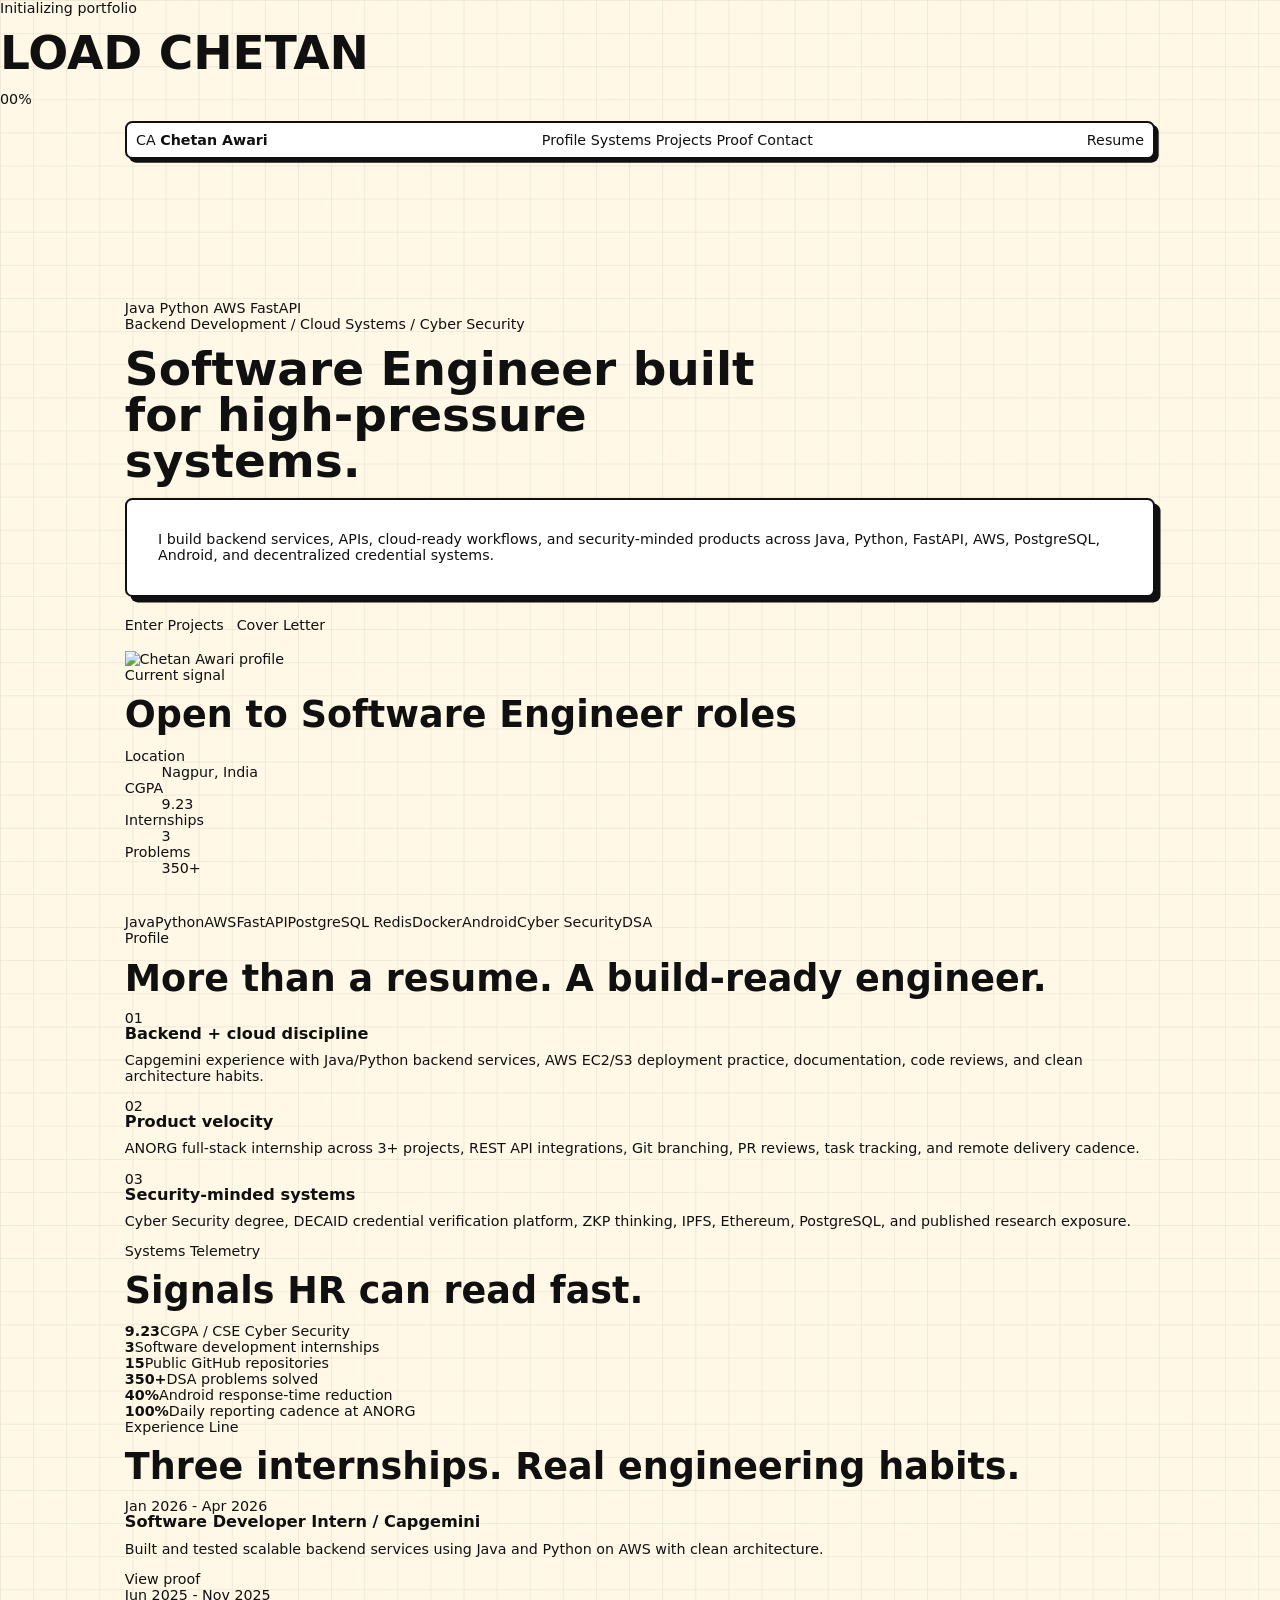
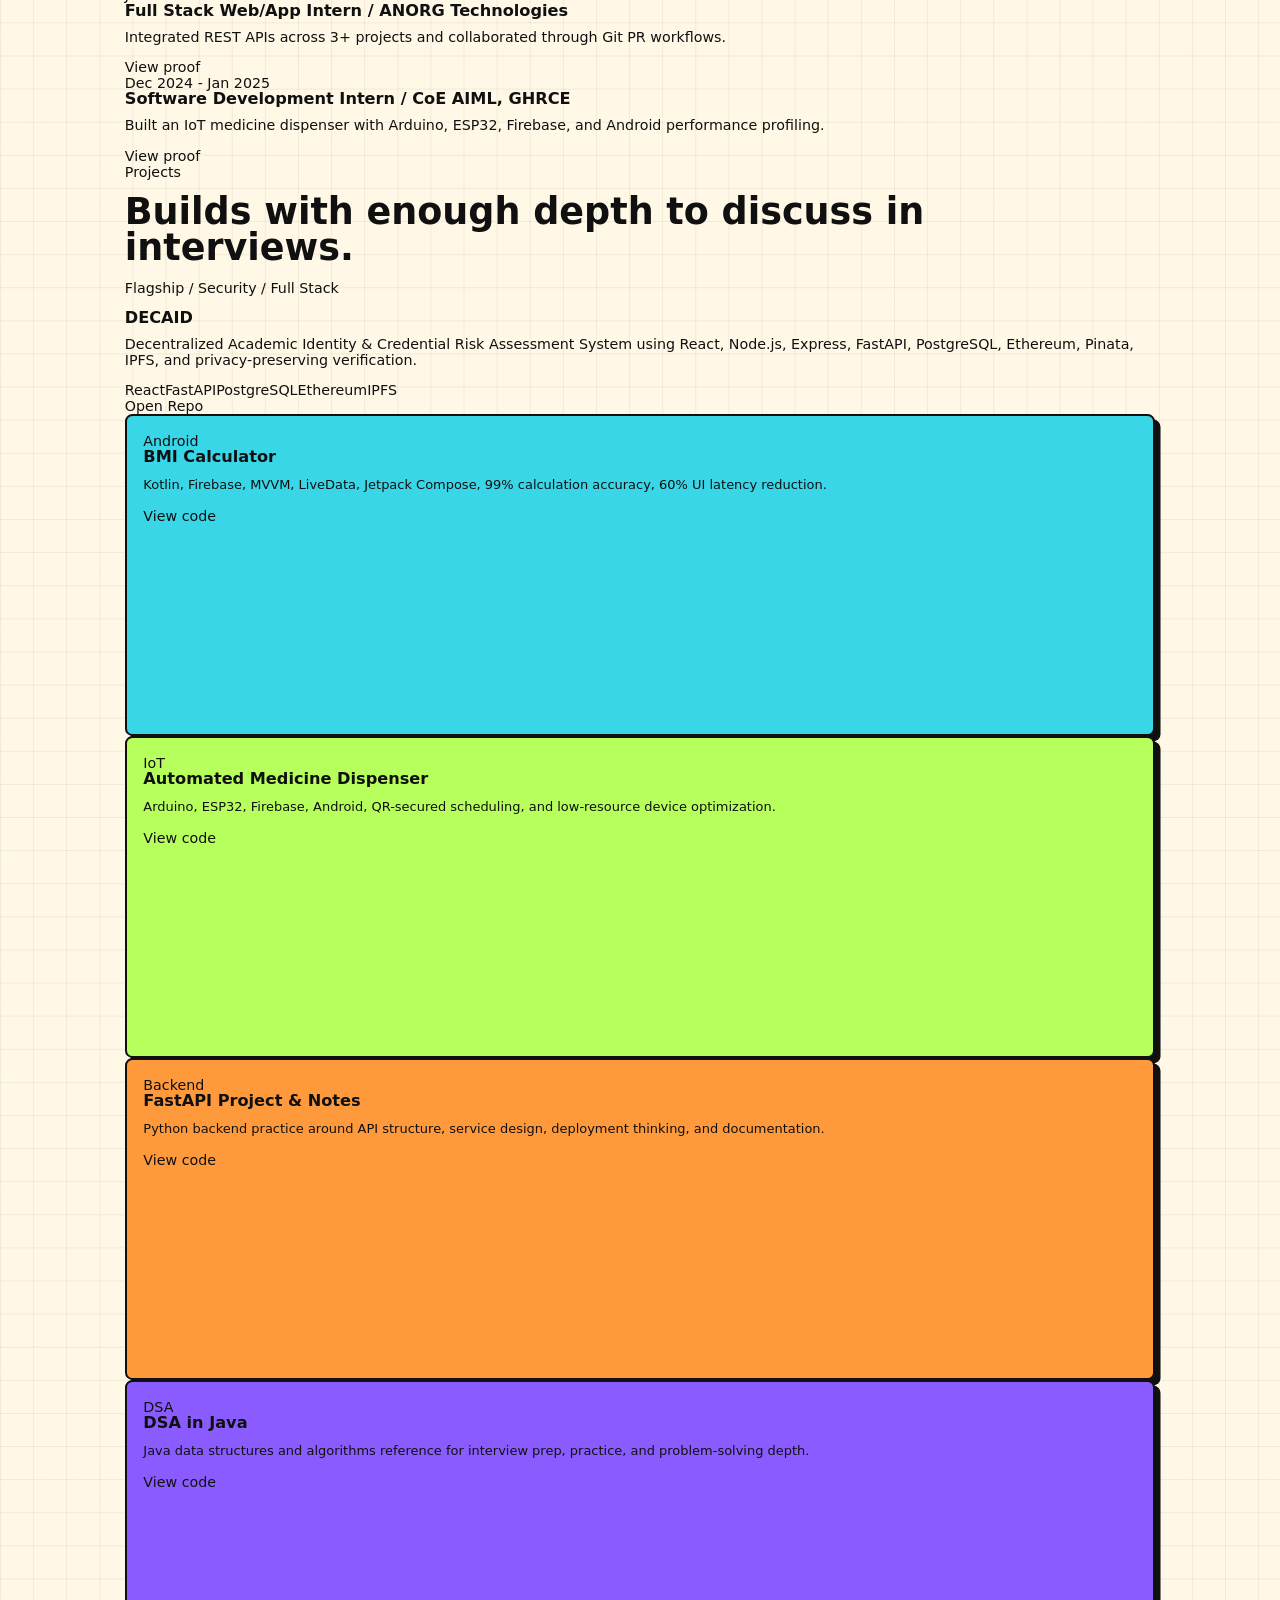
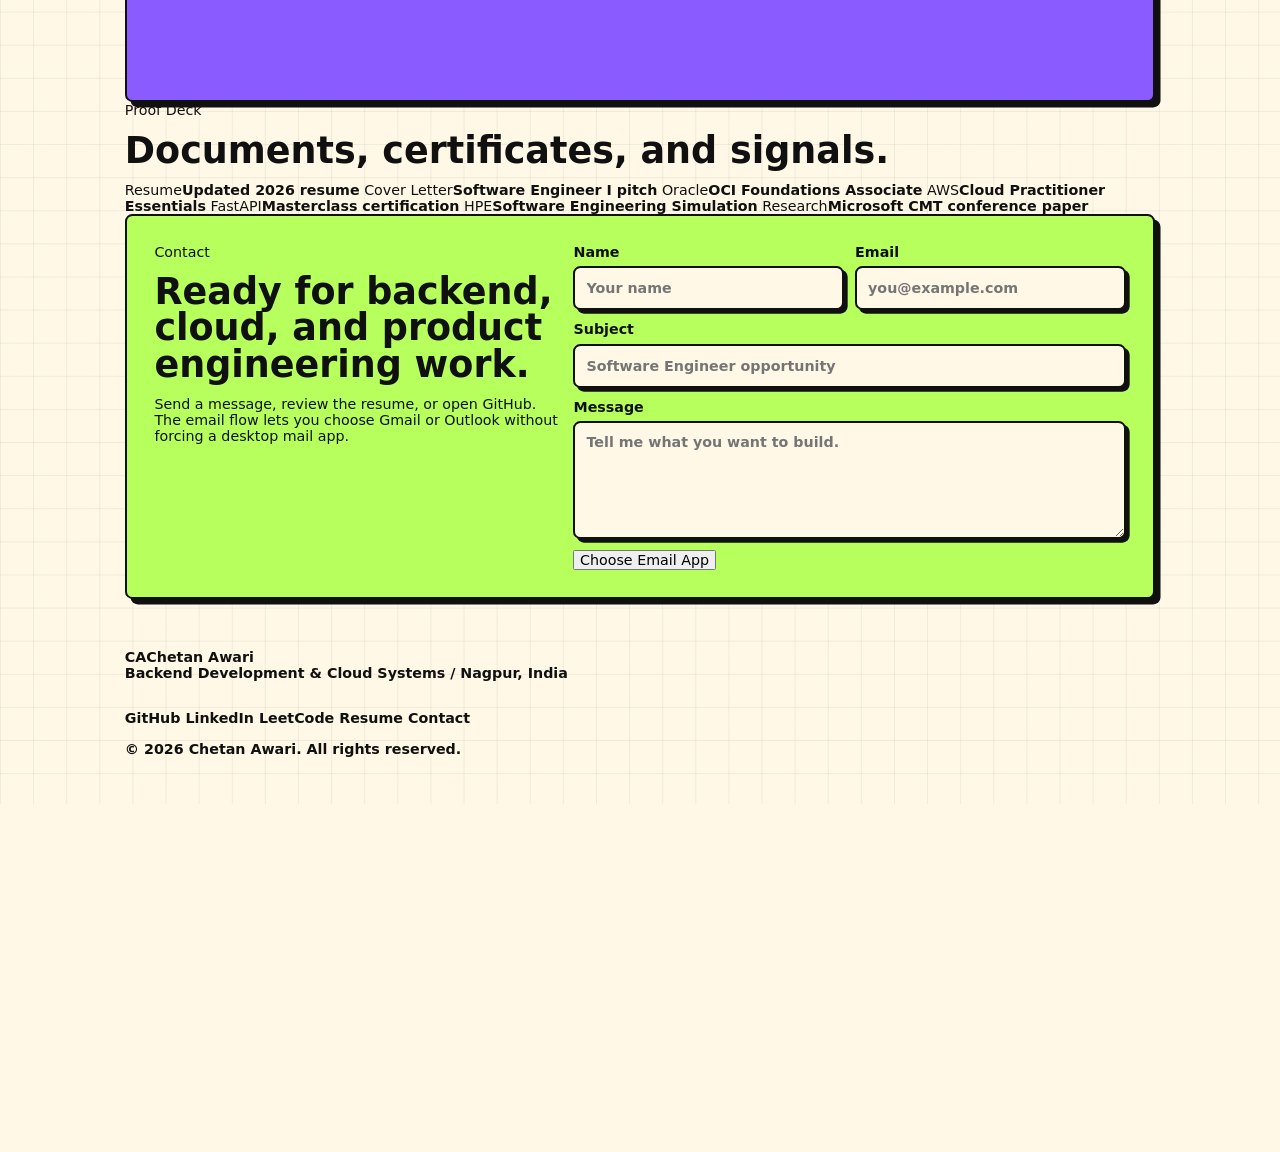
==== index-redesign.html @ af9cc177 "Rewamp UI" ====
<!doctype html>
<html lang="en">
  <head>
    <meta charset="UTF-8" />
    <meta name="viewport" content="width=device-width, initial-scale=1.0" />
    <meta
      name="description"
      content="Chetan Awari - backend and cloud software engineer portfolio with Java, Python, AWS, FastAPI, Android, cybersecurity, and product projects."
    />
    <title>Chetan Awari | Backend & Cloud Software Engineer</title>
    <link rel="preconnect" href="https://fonts.googleapis.com" />
    <link rel="preconnect" href="https://fonts.gstatic.com" crossorigin />
    <link
      href="https://fonts.googleapis.com/css2?family=Anton&family=Inter:wght@400;500;600;700;800;900&family=JetBrains+Mono:wght@500;700&display=swap"
      rel="stylesheet"
    />
    <link rel="stylesheet" href="styles.css" />
  </head>
  <body>
    <div class="loader" id="loader" aria-label="Loading portfolio">
      <div class="loader-grid">
        <p class="mono">Initializing portfolio</p>
        <h1>LOAD CHETAN</h1>
        <div class="loader-track">
          <span id="loaderBar"></span>
        </div>
        <p class="loader-count"><span id="loaderCount">00</span>%</p>
      </div>
    </div>

    <div class="cursor-dot" aria-hidden="true"></div>
    <div class="cursor-ring" aria-hidden="true"></div>
    <div class="scroll-progress" id="scrollProgress" aria-hidden="true"></div>

    <header class="site-header">
      <a class="wordmark magnetic" href="#top" aria-label="Chetan Awari home">
        <span>CA</span>
        <strong>Chetan Awari</strong>
      </a>
      <nav class="site-nav" aria-label="Primary navigation">
        <a href="#profile">Profile</a>
        <a href="#systems">Systems</a>
        <a href="#projects">Projects</a>
        <a href="#proof">Proof</a>
        <a href="#contact">Contact</a>
      </nav>
      <a class="nav-cta magnetic" href="assets/documents/Chetan_Awari_Resume_2026.pdf" target="_blank" rel="noreferrer">
        Resume
      </a>
    </header>

    <main id="top">
      <section class="hero scene-section" data-section="hero">
        <canvas id="speedCanvas" aria-hidden="true"></canvas>
        <div class="hero-orbit" aria-hidden="true">
          <span>Java</span>
          <span>Python</span>
          <span>AWS</span>
          <span>FastAPI</span>
        </div>
        <div class="hero-content reveal">
          <p class="kicker">Backend Development / Cloud Systems / Cyber Security</p>
          <h1>
            Software
            <span>Engineer</span>
            built for high-pressure systems.
          </h1>
          <p class="hero-copy">
            I build backend services, APIs, cloud-ready workflows, and security-minded products across Java,
            Python, FastAPI, AWS, PostgreSQL, Android, and decentralized credential systems.
          </p>
          <div class="hero-actions">
            <a class="btn primary magnetic" href="#projects">Enter Projects</a>
            <a class="btn ghost magnetic" href="assets/documents/Chetan_Awari_Cover_Letter.pdf" target="_blank" rel="noreferrer">
              Cover Letter
            </a>
          </div>
        </div>
        <aside class="pilot-card reveal" data-tilt>
          <div class="pilot-media">
            <img src="https://avatars.githubusercontent.com/u/143293355?v=4" alt="Chetan Awari profile" />
          </div>
          <div class="pilot-data">
            <p class="mono">Current signal</p>
            <h2>Open to Software Engineer roles</h2>
            <dl>
              <div><dt>Location</dt><dd>Nagpur, India</dd></div>
              <div><dt>CGPA</dt><dd>9.23</dd></div>
              <div><dt>Internships</dt><dd>3</dd></div>
              <div><dt>Problems</dt><dd>350+</dd></div>
            </dl>
          </div>
        </aside>
      </section>

      <section class="ticker" aria-label="Technology ticker">
        <div>
          <span>Java</span><span>Python</span><span>AWS</span><span>FastAPI</span><span>PostgreSQL</span>
          <span>Redis</span><span>Docker</span><span>Android</span><span>Cyber Security</span><span>DSA</span>
        </div>
      </section>

      <section class="section split" id="profile">
        <div class="section-heading reveal">
          <p class="kicker">Profile</p>
          <h2>More than a resume. A build-ready engineer.</h2>
        </div>
        <div class="profile-grid">
          <article class="glass-card reveal" data-tilt>
            <span class="card-index">01</span>
            <h3>Backend + cloud discipline</h3>
            <p>
              Capgemini experience with Java/Python backend services, AWS EC2/S3 deployment practice,
              documentation, code reviews, and clean architecture habits.
            </p>
          </article>
          <article class="glass-card reveal" data-tilt>
            <span class="card-index">02</span>
            <h3>Product velocity</h3>
            <p>
              ANORG full-stack internship across 3+ projects, REST API integrations, Git branching, PR reviews,
              task tracking, and remote delivery cadence.
            </p>
          </article>
          <article class="glass-card reveal" data-tilt>
            <span class="card-index">03</span>
            <h3>Security-minded systems</h3>
            <p>
              Cyber Security degree, DECAID credential verification platform, ZKP thinking, IPFS, Ethereum,
              PostgreSQL, and published research exposure.
            </p>
          </article>
        </div>
      </section>

      <section class="section telemetry" id="systems">
        <div class="section-heading reveal">
          <p class="kicker">Systems Telemetry</p>
          <h2>Signals HR can read fast.</h2>
        </div>
        <div class="telemetry-grid reveal">
          <article><strong>9.23</strong><span>CGPA / CSE Cyber Security</span></article>
          <article><strong>3</strong><span>Software development internships</span></article>
          <article><strong>15</strong><span>Public GitHub repositories</span></article>
          <article><strong>350+</strong><span>DSA problems solved</span></article>
          <article><strong>40%</strong><span>Android response-time reduction</span></article>
          <article><strong>100%</strong><span>Daily reporting cadence at ANORG</span></article>
        </div>
      </section>

      <section class="section timeline-section">
        <div class="section-heading reveal">
          <p class="kicker">Experience Line</p>
          <h2>Three internships. Real engineering habits.</h2>
        </div>
        <div class="race-line">
          <article class="timeline-card reveal">
            <span>Jan 2026 - Apr 2026</span>
            <h3>Software Developer Intern / Capgemini</h3>
            <p>Built and tested scalable backend services using Java and Python on AWS with clean architecture.</p>
            <a href="https://drive.google.com/file/d/1SHqhfh68P2-Tb35FEjPpGcEohLISMeC7/view?usp=sharing" target="_blank" rel="noreferrer">View proof</a>
          </article>
          <article class="timeline-card reveal">
            <span>Jun 2025 - Nov 2025</span>
            <h3>Full Stack Web/App Intern / ANORG Technologies</h3>
            <p>Integrated REST APIs across 3+ projects and collaborated through Git PR workflows.</p>
            <a href="https://drive.google.com/file/d/1cL98r6Qxx_Y25Ntf6ZL5RQlHoUFuryo1/view?usp=sharing" target="_blank" rel="noreferrer">View proof</a>
          </article>
          <article class="timeline-card reveal">
            <span>Dec 2024 - Jan 2025</span>
            <h3>Software Development Intern / CoE AIML, GHRCE</h3>
            <p>Built an IoT medicine dispenser with Arduino, ESP32, Firebase, and Android performance profiling.</p>
            <a href="https://drive.google.com/file/d/1I-uqoNbuE3vbx_fWTyRbZYrtZw19ZahX/view?usp=sharing" target="_blank" rel="noreferrer">View proof</a>
          </article>
        </div>
      </section>

      <section class="section projects" id="projects">
        <div class="section-heading reveal">
          <p class="kicker">Projects</p>
          <h2>Builds with enough depth to discuss in interviews.</h2>
        </div>
        <div class="project-stage">
          <article class="project-feature reveal" data-tilt>
            <div class="project-copy">
              <p class="kicker">Flagship / Security / Full Stack</p>
              <h3>DECAID</h3>
              <p>
                Decentralized Academic Identity & Credential Risk Assessment System using React, Node.js,
                Express, FastAPI, PostgreSQL, Ethereum, Pinata, IPFS, and privacy-preserving verification.
              </p>
              <div class="stack-pills">
                <span>React</span><span>FastAPI</span><span>PostgreSQL</span><span>Ethereum</span><span>IPFS</span>
              </div>
            </div>
            <a class="btn primary magnetic" href="https://github.com/mr-chetan-66/DECAID" target="_blank" rel="noreferrer">Open Repo</a>
          </article>
          <article class="project-card reveal" data-tilt>
            <span>Android</span>
            <h3>BMI Calculator</h3>
            <p>Kotlin, Firebase, MVVM, LiveData, Jetpack Compose, 99% calculation accuracy, 60% UI latency reduction.</p>
            <a href="https://github.com/mr-chetan-66/bmi_calculator_android_app" target="_blank" rel="noreferrer">View code</a>
          </article>
          <article class="project-card reveal" data-tilt>
            <span>IoT</span>
            <h3>Automated Medicine Dispenser</h3>
            <p>Arduino, ESP32, Firebase, Android, QR-secured scheduling, and low-resource device optimization.</p>
            <a href="https://github.com/mr-chetan-66/Automated-Medicine-Dispenser-AMDs-" target="_blank" rel="noreferrer">View code</a>
          </article>
          <article class="project-card reveal" data-tilt>
            <span>Backend</span>
            <h3>FastAPI Project & Notes</h3>
            <p>Python backend practice around API structure, service design, deployment thinking, and documentation.</p>
            <a href="https://github.com/mr-chetan-66/FastAPI" target="_blank" rel="noreferrer">View code</a>
          </article>
          <article class="project-card reveal" data-tilt>
            <span>DSA</span>
            <h3>DSA in Java</h3>
            <p>Java data structures and algorithms reference for interview prep, practice, and problem-solving depth.</p>
            <a href="https://github.com/mr-chetan-66/DSAinJava" target="_blank" rel="noreferrer">View code</a>
          </article>
        </div>
      </section>

      <section class="section proof" id="proof">
        <div class="section-heading reveal">
          <p class="kicker">Proof Deck</p>
          <h2>Documents, certificates, and signals.</h2>
        </div>
        <div class="proof-deck reveal">
          <a class="proof-card" href="assets/documents/Chetan_Awari_Resume_2026.pdf" target="_blank" rel="noreferrer">
            <span>Resume</span><strong>Updated 2026 resume</strong>
          </a>
          <a class="proof-card" href="assets/documents/Chetan_Awari_Cover_Letter.pdf" target="_blank" rel="noreferrer">
            <span>Cover Letter</span><strong>Software Engineer I pitch</strong>
          </a>
          <a class="proof-card" href="https://catalog-education.oracle.com/pls/certview/sharebadge?id=AAAF8CC83F4E2BAB1C137616345A994848FC036A5A1502C543559BBC0AC4AC39" target="_blank" rel="noreferrer">
            <span>Oracle</span><strong>OCI Foundations Associate</strong>
          </a>
          <a class="proof-card" href="https://drive.google.com/file/d/1yJOJLWVPUoL2LwjtMXx-uoRVU4_Lk5KI/view?usp=sharing" target="_blank" rel="noreferrer">
            <span>AWS</span><strong>Cloud Practitioner Essentials</strong>
          </a>
          <a class="proof-card" href="assets/certificates/FastAPI.pdf" target="_blank" rel="noreferrer">
            <span>FastAPI</span><strong>Masterclass certification</strong>
          </a>
          <a class="proof-card" href="assets/certificates/HPE_completion_certificate.pdf" target="_blank" rel="noreferrer">
            <span>HPE</span><strong>Software Engineering Simulation</strong>
          </a>
          <a class="proof-card" href="https://drive.google.com/file/d/1Iuox6CNpakMByVsACOmQDrG4Usl6U5U5/view?usp=sharing" target="_blank" rel="noreferrer">
            <span>Research</span><strong>Microsoft CMT conference paper</strong>
          </a>
        </div>
      </section>

      <section class="section contact" id="contact">
        <div class="contact-panel reveal">
          <div>
            <p class="kicker">Contact</p>
            <h2>Ready for backend, cloud, and product engineering work.</h2>
            <p>
              Send a message, review the resume, or open GitHub. The email flow lets you choose Gmail or Outlook
              without forcing a desktop mail app.
            </p>
          </div>
          <form class="contact-form" id="contactForm">
            <label>Name<input name="name" type="text" placeholder="Your name" required /></label>
            <label>Email<input name="email" type="email" placeholder="you@example.com" required /></label>
            <label class="full">Subject<input name="subject" type="text" placeholder="Software Engineer opportunity" required /></label>
            <label class="full">Message<textarea name="message" rows="5" placeholder="Tell me what you want to build." required></textarea></label>
            <button class="btn primary magnetic" type="submit">Choose Email App</button>
            <p id="formNote" aria-live="polite"></p>
          </form>
        </div>
      </section>
    </main>

    <footer class="site-footer">
      <div>
        <a class="wordmark" href="#top"><span>CA</span><strong>Chetan Awari</strong></a>
        <p>Backend Development & Cloud Systems / Nagpur, India</p>
      </div>
      <nav aria-label="Footer links">
        <a href="https://github.com/mr-chetan-66" target="_blank" rel="noreferrer">GitHub</a>
        <a href="https://linkedin.com/in/chetan-awari/" target="_blank" rel="noreferrer">LinkedIn</a>
        <a href="https://leetcode.com/u/Chetan_Awari/" target="_blank" rel="noreferrer">LeetCode</a>
        <a href="assets/documents/Chetan_Awari_Resume_2026.pdf" target="_blank" rel="noreferrer">Resume</a>
        <a href="#contact">Contact</a>
      </nav>
      <p>&copy; 2026 Chetan Awari. All rights reserved.</p>
    </footer>

    <div class="email-modal" id="emailModal" aria-hidden="true">
      <div class="email-dialog" role="dialog" aria-modal="true" aria-labelledby="emailDialogTitle">
        <button class="dialog-close magnetic" type="button" id="closeEmailDialog" aria-label="Close email chooser">x</button>
        <p class="kicker">Email App</p>
        <h2 id="emailDialogTitle">Choose where to open the message.</h2>
        <p>Gmail is recommended. Outlook is available if you prefer it.</p>
        <div class="email-options">
          <a class="btn primary magnetic" id="openGmail" href="https://mail.google.com/mail/?view=cm&fs=1&to=chetanawari2002@gmail.com" target="_blank" rel="noreferrer">Open Gmail</a>
          <a class="btn ghost magnetic" id="openOutlook" href="https://outlook.live.com/mail/0/deeplink/compose?to=chetanawari2002@gmail.com" target="_blank" rel="noreferrer">Open Outlook</a>
        </div>
      </div>
    </div>

    <script src="script.js"></script>
  </body>
</html>
---- styles.css ----
:root {
  --ink: #101010;
  --paper: #fff8e6;
  --muted: #5d594f;
  --line: #101010;
  --pink: #ff4fa3;
  --cyan: #39d6e8;
  --lime: #b6ff5d;
  --orange: #ff9a3c;
  --violet: #8a5cff;
  --white: #ffffff;
  --shadow: 6px 6px 0 var(--line);
  --shadow-small: 4px 4px 0 var(--line);
  --radius: 8px;
}

* {
  box-sizing: border-box;
}

html {
  scroll-behavior: smooth;
  font-size: 90%;
}

body {
  margin: 0;
  color: var(--ink);
  background:
    linear-gradient(90deg, rgba(16, 16, 16, 0.06) 1px, transparent 1px),
    linear-gradient(rgba(16, 16, 16, 0.06) 1px, transparent 1px),
    var(--paper);
  background-size: 36px 36px;
  font-family: "Space Grotesk", system-ui, sans-serif;
  font-size: 15.5px;
  letter-spacing: 0;
}

@media (min-width: 900px) {
  body {
    zoom: 0.92;
  }
}

body.dark {
  --ink: #f8f5ea;
  --paper: #151515;
  --muted: #c8c1b0;
  --line: #f8f5ea;
  --white: #202020;
  background:
    linear-gradient(90deg, rgba(248, 245, 234, 0.08) 1px, transparent 1px),
    linear-gradient(rgba(248, 245, 234, 0.08) 1px, transparent 1px),
    var(--paper);
}

body.dark .noise {
  opacity: 0.1;
}

a {
  color: inherit;
  text-decoration: none;
}

button {
  font: inherit;
}

.noise {
  pointer-events: none;
  position: fixed;
  inset: 0;
  z-index: 10;
  opacity: 0.12;
  background-image: radial-gradient(var(--ink) 1px, transparent 1px);
  background-size: 11px 11px;
  mix-blend-mode: multiply;
}

.site-header {
  position: sticky;
  top: 0;
  z-index: 20;
  display: flex;
  align-items: center;
  justify-content: space-between;
  gap: 18px;
  width: min(1120px, calc(100% - 28px));
  margin: 12px auto 0;
  padding: 10px;
  border: 3px solid var(--line);
  border-radius: var(--radius);
  background: var(--white);
  box-shadow: var(--shadow-small);
}

.brand,
.main-nav,
.hero-actions,
.hero-tags,
.filter-bar,
.contact-links a,
.project-top,
.terminal-bar,
.project-links,
.article-meta,
.inline-actions,
.inline-actions a {
  display: flex;
  align-items: center;
}

.brand {
  gap: 10px;
  font-weight: 700;
}

.brand span {
  display: grid;
  place-items: center;
  width: 36px;
  height: 36px;
  border: 3px solid var(--line);
  border-radius: 50%;
  background: var(--lime);
  color: #101010;
  font-family: "JetBrains Mono", monospace;
}

.main-nav {
  gap: 6px;
  padding: 5px;
  border: 2px solid var(--line);
  border-radius: 999px;
  background: var(--paper);
}

.main-nav a {
  padding: 7px 10px;
  border-radius: 999px;
  font-size: 0.88rem;
  font-weight: 700;
}

.main-nav a.active,
.main-nav a:hover {
  background: var(--cyan);
  color: #101010;
}

.icon-button {
  display: grid;
  place-items: center;
  width: 40px;
  height: 40px;
  border: 3px solid var(--line);
  border-radius: var(--radius);
  color: var(--ink);
  background: var(--orange);
  box-shadow: 4px 4px 0 var(--line);
  cursor: pointer;
}

main,
.site-footer {
  width: min(1120px, calc(100% - 28px));
  margin-inline: auto;
}

.section-grid,
.section-block {
  margin-top: 54px;
}

.section-grid {
  display: grid;
  grid-template-columns: 1.05fr 0.95fr;
  gap: 22px;
  align-items: stretch;
}

.hero {
  min-height: calc(100vh - 84px);
  align-items: center;
  padding-bottom: 26px;
}

.hero-copy,
.hero-panel,
.education-card,
.cert-card,
.contact-panel,
.skill-grid article,
.project-card,
.qa-grid article,
.metrics article,
.proof-grid article,
.article-grid article {
  border: 3px solid var(--line);
  border-radius: var(--radius);
  box-shadow: var(--shadow);
  background: var(--white);
}

.hero-copy {
  padding: clamp(22px, 3vw, 34px);
}

.eyebrow {
  display: inline-flex;
  width: fit-content;
  margin: 0 0 16px;
  padding: 8px 12px;
  border: 2px solid var(--line);
  border-radius: 999px;
  background: var(--lime);
  color: #101010;
  font-family: "JetBrains Mono", monospace;
  font-size: 0.78rem;
  font-weight: 700;
  text-transform: uppercase;
}

h1,
h2,
h3,
p {
  margin-top: 0;
}

h1 {
  max-width: 20ch;
  margin-bottom: 16px;
  font-size: clamp(2.2rem, 4vw, 3.55rem);
  line-height: 0.97;
}

h2 {
  margin-bottom: 14px;
  font-size: clamp(1.8rem, 3.1vw, 3.2rem);
  line-height: 1;
}

h3 {
  margin-bottom: 10px;
  font-size: 1.22rem;
  line-height: 1.05;
}

.hero-text,
.content-stack p,
.timeline p,
.project-card p,
.qa-grid p,
.education-card p,
.cert-card li {
  color: var(--muted);
  font-size: 0.98rem;
  line-height: 1.56;
}

.hero-text {
  max-width: 590px;
  font-size: clamp(1rem, 1.45vw, 1.12rem);
}

.hero-actions {
  flex-wrap: wrap;
  gap: 14px;
  margin: 22px 0 20px;
}

.button {
  display: inline-flex;
  align-items: center;
  gap: 10px;
  min-height: 44px;
  padding: 10px 15px;
  border: 3px solid var(--line);
  border-radius: var(--radius);
  box-shadow: var(--shadow-small);
  font-weight: 800;
  transition: transform 160ms ease, box-shadow 160ms ease;
}

.button:hover,
.icon-button:hover,
.project-card:hover {
  transform: translate(3px, 3px);
  box-shadow: 3px 3px 0 var(--line);
}

.button.primary {
  background: var(--pink);
  color: #101010;
}

.button.secondary {
  background: var(--cyan);
  color: #101010;
}

.hero-tags {
  flex-wrap: wrap;
  gap: 10px;
}

.hero-tags span,
.chips span {
  border: 2px solid var(--line);
  border-radius: 999px;
  background: var(--paper);
  padding: 6px 9px;
  font-family: "JetBrains Mono", monospace;
  font-size: 0.82rem;
  font-weight: 700;
}

.hero-panel {
  display: grid;
  align-content: center;
  gap: 14px;
  padding: 18px;
  background: var(--cyan);
}

.avatar-wrap {
  overflow: hidden;
  justify-self: center;
  width: min(100%, 320px);
  aspect-ratio: 1;
  border: 3px solid var(--line);
  border-radius: var(--radius);
  background: var(--orange);
  box-shadow: var(--shadow-small);
}

.avatar-wrap img {
  display: block;
  width: 100%;
  height: 100%;
  object-fit: cover;
  filter: contrast(1.1) saturate(1.05);
}

.status-card {
  display: flex;
  gap: 12px;
  align-items: center;
  padding: 13px;
  border: 3px solid var(--line);
  border-radius: var(--radius);
  background: var(--lime);
  color: #101010;
  font-weight: 800;
}

.status-card p {
  margin: 0;
}

.live-dot {
  width: 14px;
  height: 14px;
  border: 2px solid #101010;
  border-radius: 50%;
  background: var(--pink);
  animation: pulse 1.5s infinite;
}

.terminal-card {
  overflow: hidden;
  border: 3px solid var(--line);
  border-radius: var(--radius);
  background: #101010;
  color: var(--lime);
}

.terminal-bar {
  gap: 8px;
  padding: 12px;
  border-bottom: 3px solid var(--line);
  background: var(--orange);
}

.terminal-bar span {
  width: 12px;
  height: 12px;
  border: 2px solid #101010;
  border-radius: 50%;
  background: var(--paper);
}

pre {
  margin: 0;
  padding: 14px;
  white-space: pre-wrap;
  font-family: "JetBrains Mono", monospace;
  font-size: 0.84rem;
  line-height: 1.45;
}

.metrics {
  display: grid;
  grid-template-columns: repeat(4, 1fr);
  gap: 14px;
}

.metrics article {
  padding: 18px;
}

.metrics strong {
  display: block;
  font-size: clamp(1.9rem, 3vw, 3.2rem);
  line-height: 1;
}

.metrics span {
  display: block;
  margin-top: 8px;
  color: var(--muted);
  font-weight: 700;
}

.two-col {
  grid-template-columns: 0.72fr 1.28fr;
}

.section-kicker,
.section-title {
  align-self: start;
}

.section-title {
  max-width: 820px;
}

.content-stack {
  padding: 18px 0;
}

.skill-grid,
.project-grid,
.proof-grid,
.article-grid,
.qa-grid {
  display: grid;
  gap: 16px;
}

.skill-grid {
  grid-template-columns: repeat(4, 1fr);
}

.skill-grid article {
  min-height: 196px;
  padding: 18px;
}

.skill-grid svg {
  width: 36px;
  height: 36px;
  margin-bottom: 20px;
  padding: 7px;
  border: 3px solid var(--line);
  border-radius: var(--radius);
  background: var(--pink);
  color: #101010;
}

.timeline {
  display: grid;
  gap: 18px;
}

.timeline article {
  position: relative;
  padding: 18px 18px 18px 22px;
  border-left: 7px solid var(--pink);
  background: rgba(255, 255, 255, 0.38);
}

.inline-actions {
  flex-wrap: wrap;
  gap: 10px;
  margin-top: 14px;
}

.inline-actions a,
.cert-card a {
  gap: 8px;
  width: fit-content;
  min-height: 34px;
  padding: 7px 10px;
  border: 3px solid #101010;
  border-radius: var(--radius);
  background: #fff8e6;
  color: #101010;
  box-shadow: 3px 3px 0 #101010;
  font-weight: 800;
}

.inline-actions a:hover,
.cert-card a:hover {
  transform: translate(2px, 2px);
  box-shadow: 1px 1px 0 #101010;
}

body.dark .timeline article {
  background: rgba(255, 255, 255, 0.06);
}

.timeline-date {
  width: fit-content;
  margin-bottom: 12px;
  padding: 8px 10px;
  border: 2px solid var(--line);
  border-radius: 999px;
  background: var(--orange);
  color: #101010;
  font-family: "JetBrains Mono", monospace;
  font-size: 0.78rem;
  font-weight: 700;
}

.filter-bar {
  flex-wrap: wrap;
  gap: 10px;
  margin-bottom: 20px;
}

.filter-button {
  min-height: 42px;
  padding: 8px 14px;
  border: 3px solid var(--line);
  border-radius: var(--radius);
  background: var(--white);
  color: var(--ink);
  box-shadow: 4px 4px 0 var(--line);
  cursor: pointer;
  font-weight: 800;
}

.filter-button.active {
  background: var(--lime);
  color: #101010;
}

.project-grid {
  grid-template-columns: repeat(3, 1fr);
}

.project-card {
  display: flex;
  flex-direction: column;
  min-height: 350px;
  padding: 18px;
  transition: opacity 180ms ease, transform 180ms ease, box-shadow 180ms ease;
}

.project-card:nth-child(1),
.education-card {
  background: var(--pink);
  color: #101010;
}

.project-card:nth-child(2),
.cert-card {
  background: var(--cyan);
  color: #101010;
}

.project-card:nth-child(3) {
  background: var(--lime);
  color: #101010;
}

.project-card:nth-child(4) {
  background: var(--orange);
  color: #101010;
}

.project-card:nth-child(5) {
  background: var(--violet);
  color: #101010;
}

.project-card:nth-child(6) {
  background: var(--white);
}

.project-card.is-hidden {
  display: none;
}

.project-card p,
.project-card .chips span,
.education-card p,
.cert-card li {
  color: #101010;
}

.project-top {
  justify-content: space-between;
  margin-bottom: 22px;
}

.project-top span {
  font-family: "JetBrains Mono", monospace;
  font-size: 2.05rem;
  font-weight: 800;
}

.project-top strong {
  display: inline-flex;
  align-items: center;
  min-height: 32px;
  padding: 6px 9px;
  border: 3px solid #101010;
  border-radius: 999px;
  background: #fff8e6;
  color: #101010;
  font-family: "JetBrains Mono", monospace;
  font-size: 0.74rem;
  text-transform: uppercase;
}

.chips {
  display: flex;
  flex-wrap: wrap;
  gap: 8px;
  margin-top: auto;
}

.project-links {
  flex-wrap: wrap;
  gap: 10px;
  margin-top: 16px;
}

.project-links a {
  display: inline-flex;
  align-items: center;
  gap: 8px;
  min-height: 34px;
  padding: 7px 9px;
  border: 3px solid #101010;
  border-radius: var(--radius);
  background: #fff8e6;
  color: #101010;
  box-shadow: 3px 3px 0 #101010;
  font-weight: 800;
}

.project-links a:hover {
  transform: translate(2px, 2px);
  box-shadow: 1px 1px 0 #101010;
}

.education-card,
.cert-card,
.contact-panel {
  padding: clamp(18px, 3vw, 30px);
}

.education-card strong {
  display: inline-block;
  margin-top: 16px;
  padding: 10px 12px;
  border: 3px solid #101010;
  border-radius: var(--radius);
  background: #fff8e6;
  color: #101010;
}

.cert-card ul {
  display: grid;
  gap: 14px;
  margin: 0;
  padding-left: 20px;
}

.cert-card li {
  padding-left: 3px;
}

.cert-card a {
  display: inline-flex;
  margin-top: 4px;
}

.proof-grid {
  grid-template-columns: repeat(4, 1fr);
}

.proof-grid article {
  min-height: 205px;
  padding: 20px;
}

.proof-grid article:nth-child(1) {
  background: var(--lime);
  color: #101010;
}

.proof-grid article:nth-child(2) {
  background: var(--orange);
  color: #101010;
}

.proof-grid article:nth-child(3) {
  background: var(--violet);
  color: #101010;
}

.proof-grid article:nth-child(4) {
  background: var(--cyan);
  color: #101010;
}

.proof-grid svg {
  width: 40px;
  height: 40px;
  margin-bottom: 22px;
  padding: 8px;
  border: 3px solid #101010;
  border-radius: var(--radius);
  background: #fff8e6;
  color: #101010;
}

.proof-grid p {
  color: #101010;
  font-size: 0.96rem;
  line-height: 1.52;
}

.article-grid {
  grid-template-columns: repeat(3, 1fr);
}

.article-grid article {
  min-height: 270px;
  padding: 20px;
  background: var(--white);
}

.article-grid article:nth-child(2) {
  background: var(--violet);
  color: #101010;
}

.article-grid article:nth-child(2) p,
.article-grid article:nth-child(2) time {
  color: #101010;
}

.article-meta {
  justify-content: space-between;
  gap: 12px;
  margin-bottom: 28px;
  font-family: "JetBrains Mono", monospace;
  font-size: 0.78rem;
  font-weight: 800;
  text-transform: uppercase;
}

.article-meta span,
.article-meta time {
  padding: 8px 10px;
  border: 2px solid var(--line);
  border-radius: 999px;
  background: var(--lime);
  color: #101010;
}

.article-grid p {
  color: var(--muted);
  font-size: 0.96rem;
  line-height: 1.55;
}

.qa-grid {
  grid-template-columns: repeat(4, 1fr);
}

.qa-grid article {
  padding: 18px;
  background: var(--white);
}

.contact {
  margin-bottom: 54px;
}

.contact-panel {
  display: grid;
  grid-template-columns: 0.85fr 1.15fr;
  gap: 12px;
  background: var(--lime);
  color: #101010;
}

.contact-links {
  display: grid;
  align-content: start;
  gap: 12px;
}

.contact-links a {
  gap: 12px;
  min-height: 52px;
  padding: 12px;
  border: 3px solid #101010;
  border-radius: var(--radius);
  background: #fff8e6;
  color: #101010;
  font-weight: 800;
  overflow-wrap: anywhere;
}

.contact-form {
  display: grid;
  grid-template-columns: 1fr 1fr;
  gap: 12px;
}

.contact-form label {
  display: grid;
  gap: 7px;
  font-weight: 800;
}

.contact-form .full {
  grid-column: 1 / -1;
}

.contact-form input,
.contact-form textarea {
  width: 100%;
  min-height: 48px;
  padding: 12px;
  border: 3px solid #101010;
  border-radius: var(--radius);
  outline: none;
  background: #fff8e6;
  color: #101010;
  font: inherit;
  box-shadow: 4px 4px 0 #101010;
}

.contact-form textarea {
  min-height: 128px;
  resize: vertical;
}

.contact-form input:focus,
.contact-form textarea:focus {
  background: var(--cyan);
}

.contact-form button {
  width: fit-content;
  cursor: pointer;
}

.form-note {
  min-height: 24px;
  margin: 0;
  color: #101010;
  font-weight: 800;
}

.site-footer {
  display: grid;
  gap: 16px;
  padding: 0 0 36px;
  color: var(--ink);
  font-weight: 700;
}

.footer-main,
.footer-bottom {
  border: 3px solid var(--line);
  border-radius: var(--radius);
  background: var(--white);
  box-shadow: var(--shadow);
}

.footer-main {
  display: grid;
  grid-template-columns: 0.9fr 1.1fr;
  gap: 22px;
  padding: 22px;
}

.footer-brand {
  display: grid;
  align-content: start;
  gap: 14px;
}

.footer-brand .brand {
  width: fit-content;
}

.footer-brand p {
  max-width: 520px;
  margin: 0;
  color: var(--muted);
  line-height: 1.55;
}

.footer-status {
  display: inline-flex;
  align-items: center;
  gap: 10px;
  width: fit-content;
  padding: 10px 12px;
  border: 3px solid var(--line);
  border-radius: var(--radius);
  background: var(--lime);
  color: #101010;
}

.footer-links {
  display: grid;
  grid-template-columns: repeat(3, 1fr);
  gap: 14px;
}

.footer-links div {
  display: grid;
  align-content: start;
  gap: 8px;
  padding: 14px;
  border: 3px solid var(--line);
  border-radius: var(--radius);
  background: var(--paper);
}

.footer-links h3 {
  margin: 0 0 6px;
  font-size: 1rem;
}

.footer-links a,
.footer-bottom a {
  width: fit-content;
  color: var(--muted);
}

.footer-links a:hover,
.footer-bottom a:hover {
  color: var(--ink);
  text-decoration: underline;
}

.footer-bottom {
  display: flex;
  align-items: center;
  justify-content: space-between;
  gap: 14px;
  padding: 14px 18px;
  color: var(--muted);
}

.footer-bottom p {
  margin: 0;
}

.email-modal {
  position: fixed;
  inset: 0;
  z-index: 40;
  display: none;
  place-items: center;
  padding: 18px;
  background: rgba(16, 16, 16, 0.45);
}

.email-modal.is-open {
  display: grid;
}

.email-dialog {
  position: relative;
  width: min(520px, 100%);
  padding: 28px;
  border: 3px solid var(--line);
  border-radius: var(--radius);
  background: var(--white);
  box-shadow: var(--shadow);
  color: var(--ink);
}

.email-dialog h2 {
  font-size: clamp(1.7rem, 4vw, 2.5rem);
}

.email-dialog p:not(.eyebrow) {
  color: var(--muted);
  line-height: 1.55;
}

.dialog-close {
  position: absolute;
  top: 12px;
  right: 12px;
  display: grid;
  place-items: center;
  width: 38px;
  height: 38px;
  border: 3px solid var(--line);
  border-radius: var(--radius);
  background: var(--orange);
  color: var(--ink);
  box-shadow: 3px 3px 0 var(--line);
  cursor: pointer;
}

.email-options {
  display: flex;
  flex-wrap: wrap;
  gap: 12px;
  margin-top: 20px;
}

.reveal {
  opacity: 0;
  transform: translateY(18px);
  transition: opacity 500ms ease, transform 500ms ease;
}

.reveal.visible {
  opacity: 1;
  transform: translateY(0);
}

@keyframes pulse {
  0%,
  100% {
    transform: scale(1);
  }
  50% {
    transform: scale(1.25);
  }
}

@media (max-width: 1000px) {
  .site-header {
    align-items: stretch;
    flex-wrap: wrap;
  }

  .main-nav {
    order: 3;
    width: 100%;
    justify-content: space-between;
    overflow-x: auto;
  }

  .section-grid,
  .two-col,
  .hero,
  .project-grid,
  .skill-grid,
  .proof-grid,
  .article-grid,
  .qa-grid,
  .metrics {
    grid-template-columns: 1fr 1fr;
  }

  .hero-copy {
    grid-column: 1 / -1;
  }

  .hero-panel {
    grid-column: 1 / -1;
    grid-template-columns: 0.8fr 1.2fr;
  }

  .avatar-wrap {
    grid-row: span 2;
  }
}

@media (max-width: 720px) {
  main,
  .site-footer,
  .site-header {
    width: min(100% - 20px, 1180px);
  }

  .section-grid,
  .two-col,
  .hero,
  .hero-panel,
  .project-grid,
  .skill-grid,
  .proof-grid,
  .article-grid,
  .qa-grid,
  .metrics,
  .contact-panel,
  .contact-form,
  .footer-main,
  .footer-links {
    grid-template-columns: 1fr;
  }

  .site-header {
    margin-top: 10px;
  }

  .brand strong {
    font-size: 0.98rem;
  }

  .main-nav a {
    padding: 7px 8px;
    font-size: 0.82rem;
    white-space: nowrap;
  }

  .main-nav {
    flex-wrap: wrap;
    justify-content: center;
    overflow: visible;
    border-radius: var(--radius);
  }

  h1 {
    max-width: 12ch;
    font-size: clamp(2.45rem, 13vw, 3.9rem);
    line-height: 0.96;
  }

  .hero-copy,
  .hero-panel {
    padding: 20px;
  }

  .hero {
    margin-top: 34px;
    min-height: auto;
  }

  .section-grid,
  .section-block {
    margin-top: 54px;
  }

  .project-card,
  .skill-grid article {
    min-height: auto;
  }

  .footer-bottom {
    flex-direction: column;
    align-items: flex-start;
  }
}
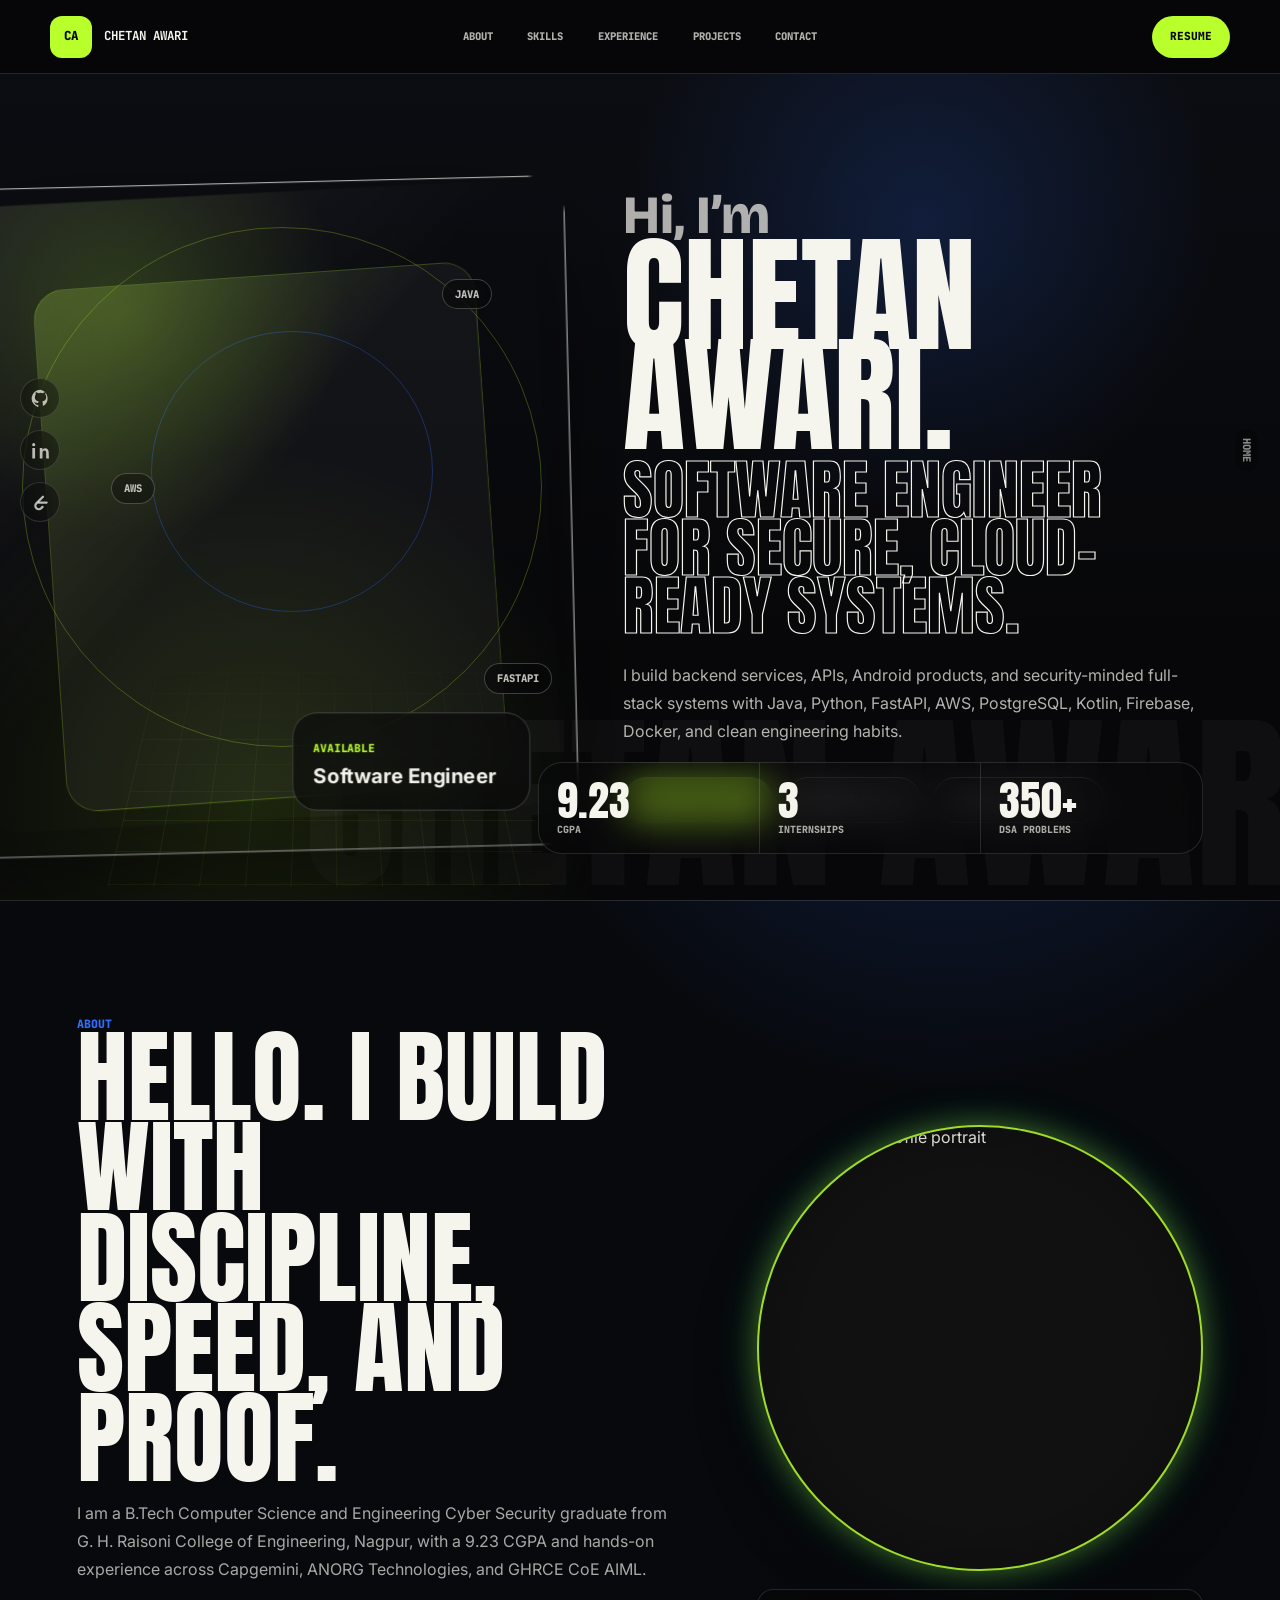
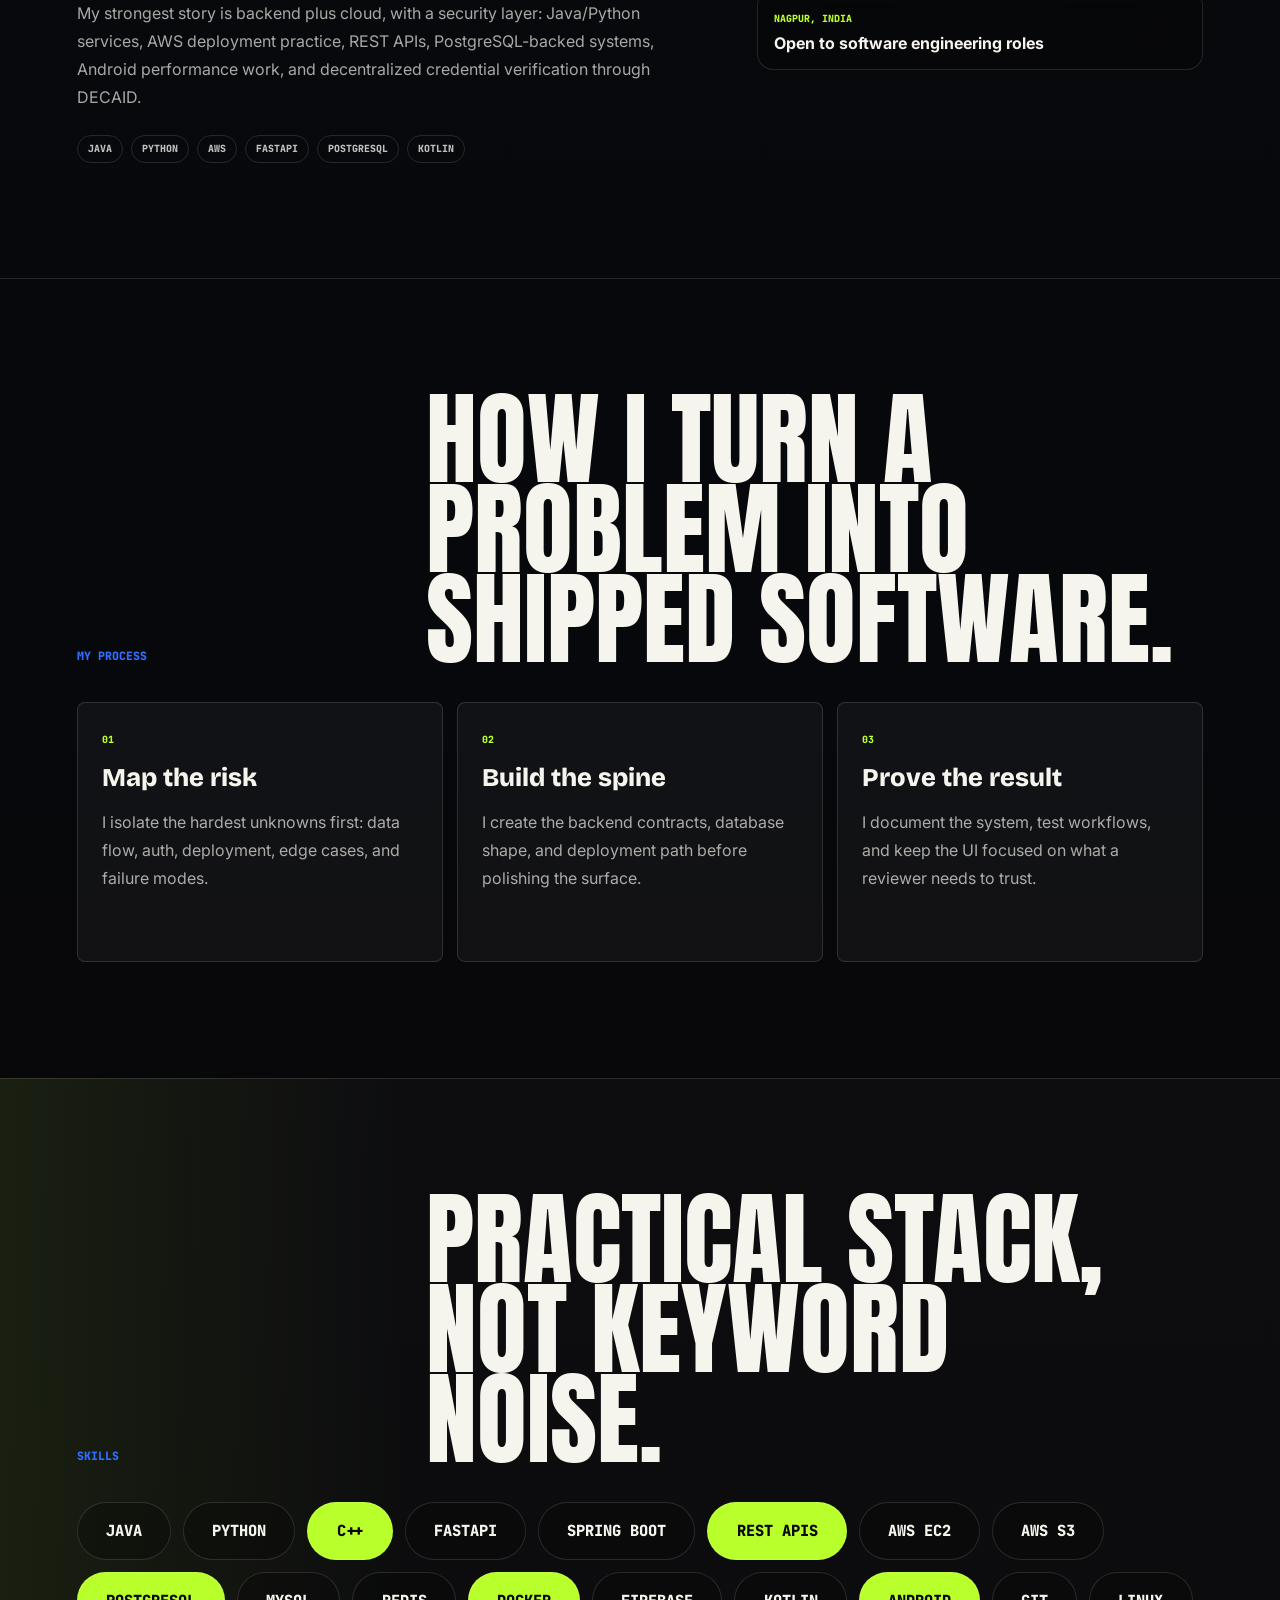
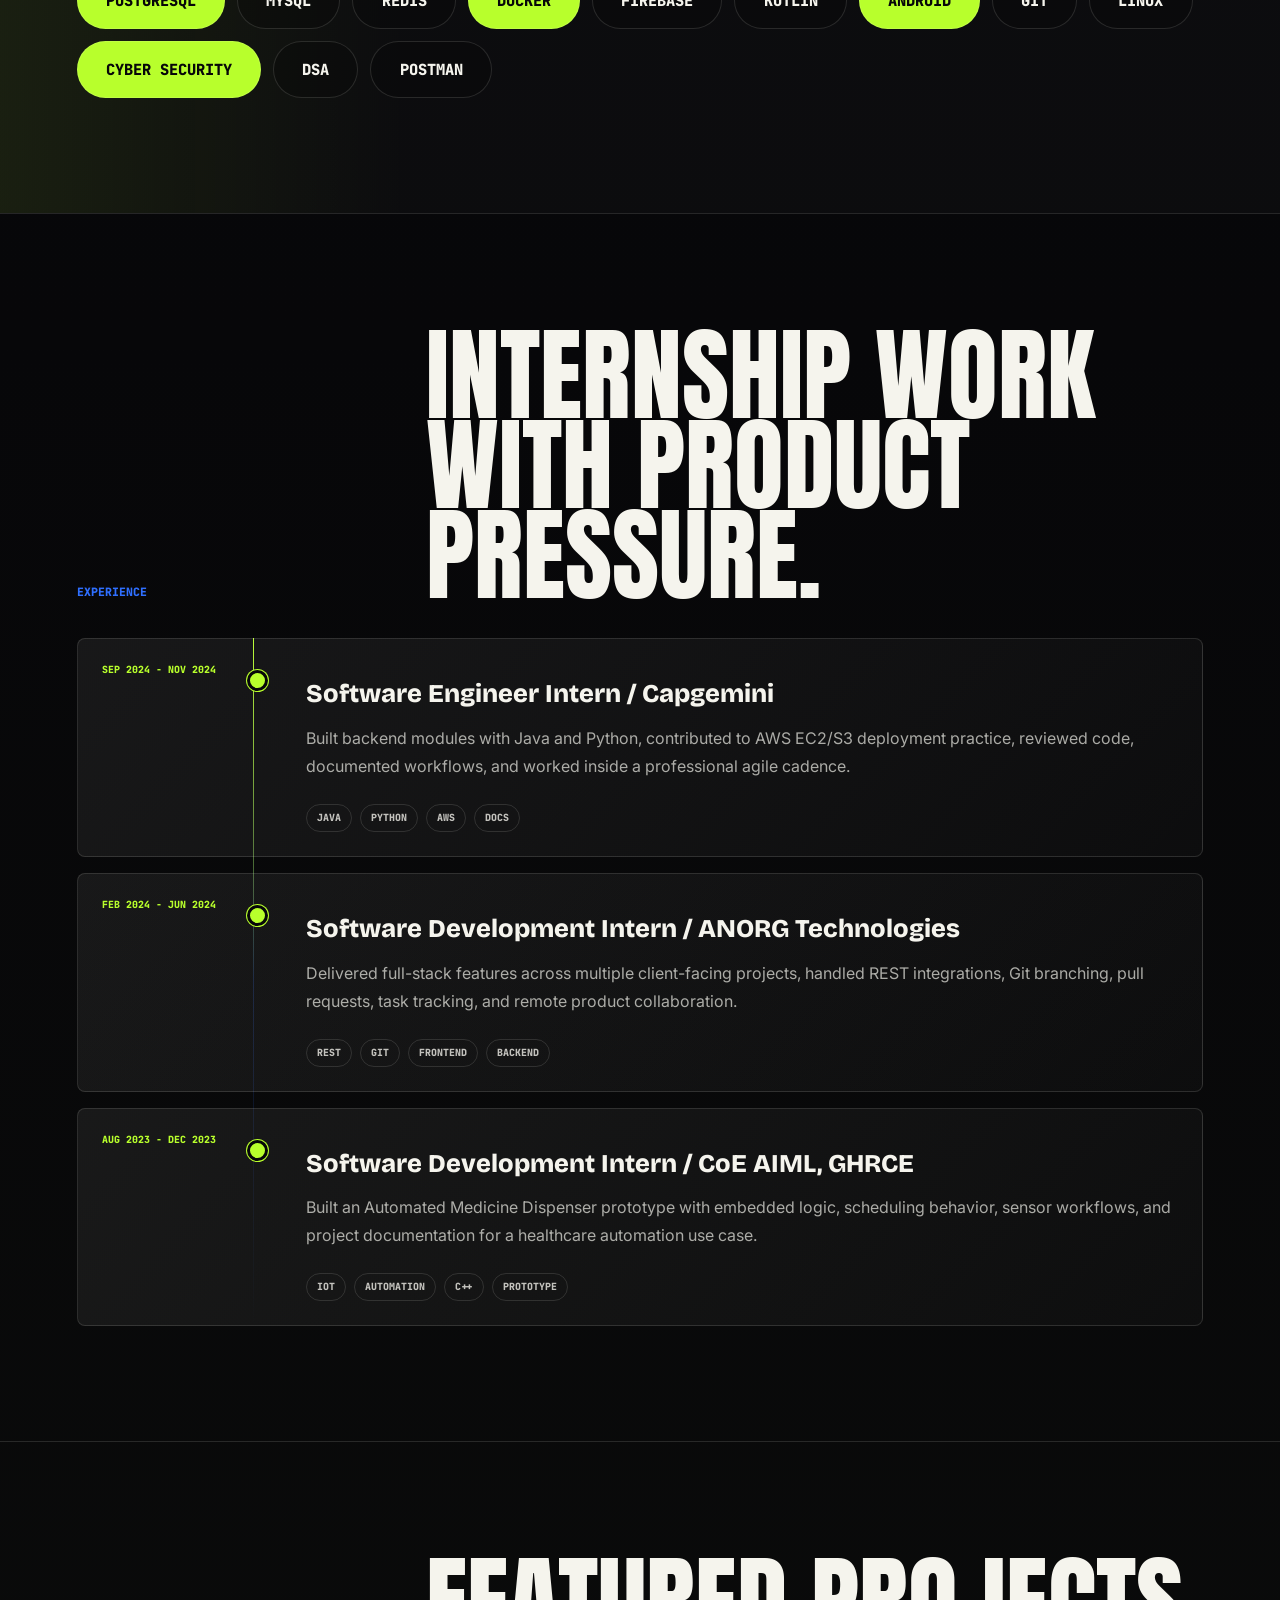
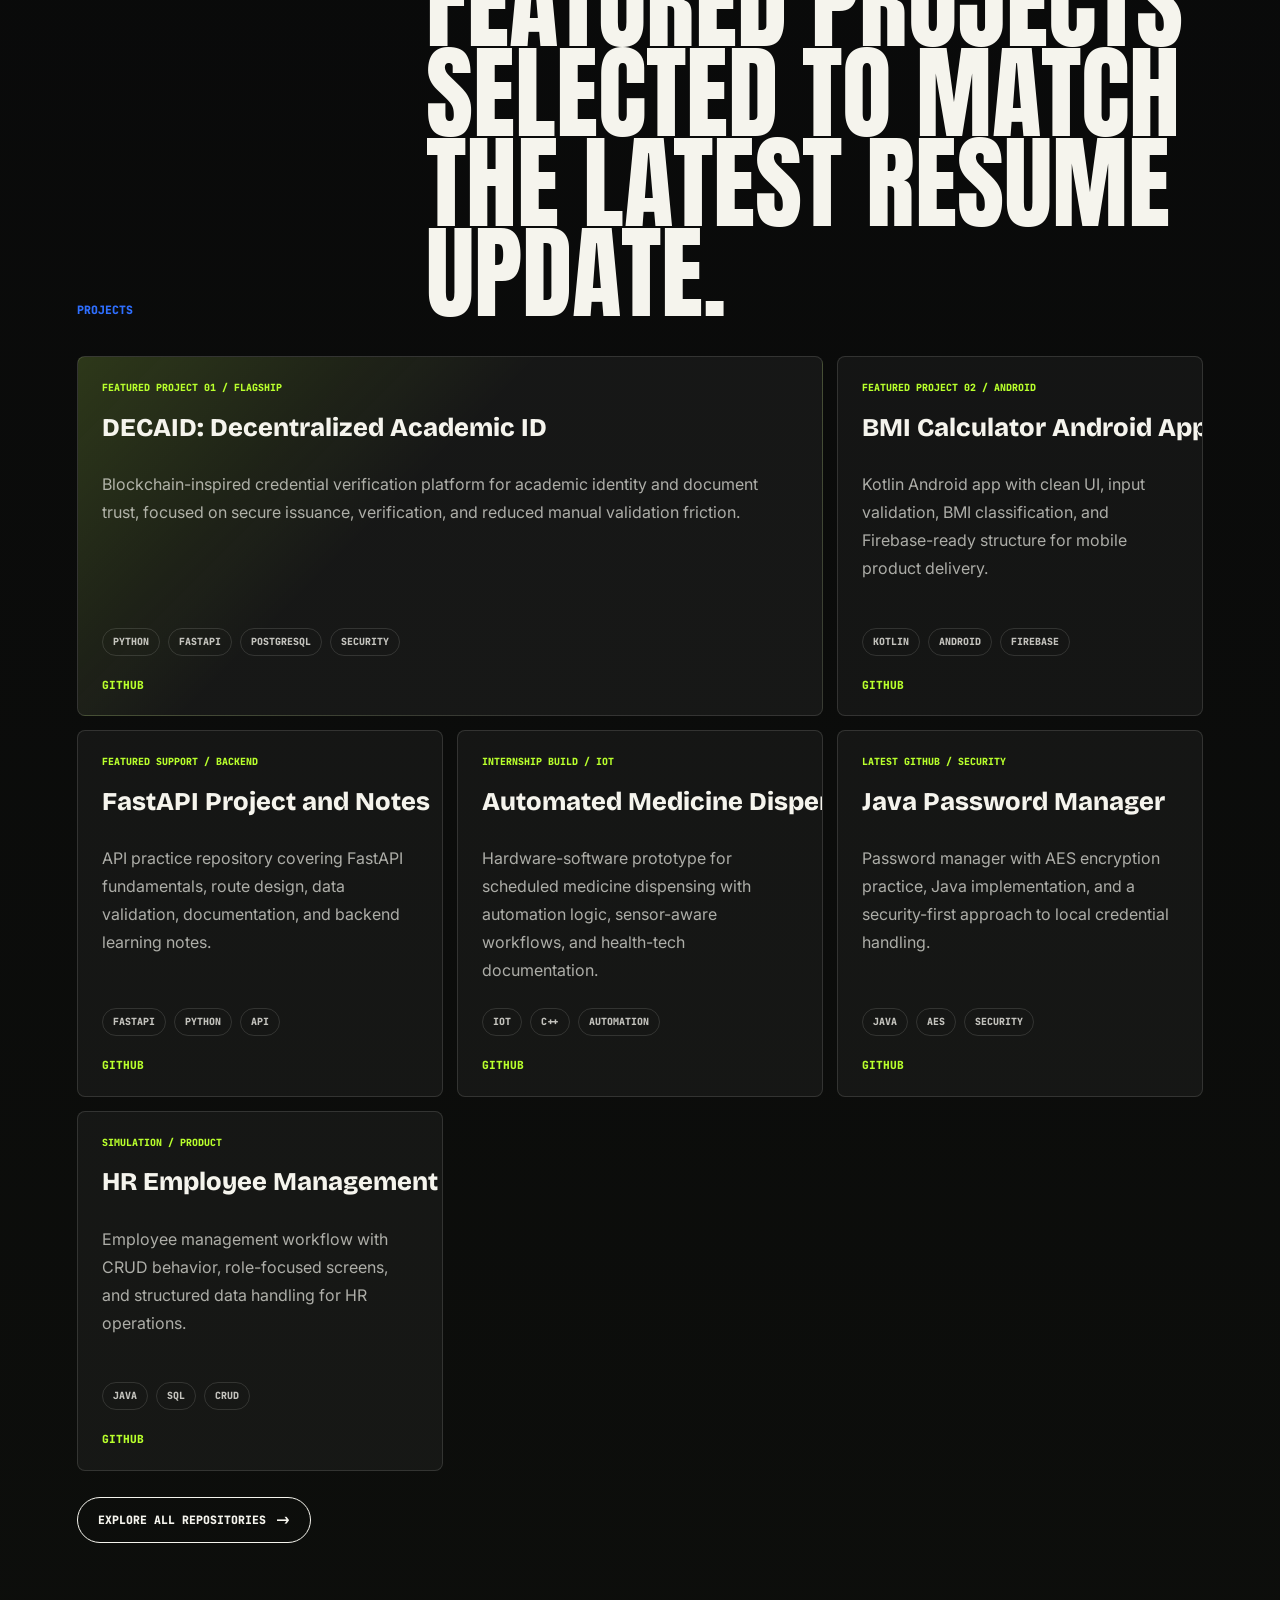
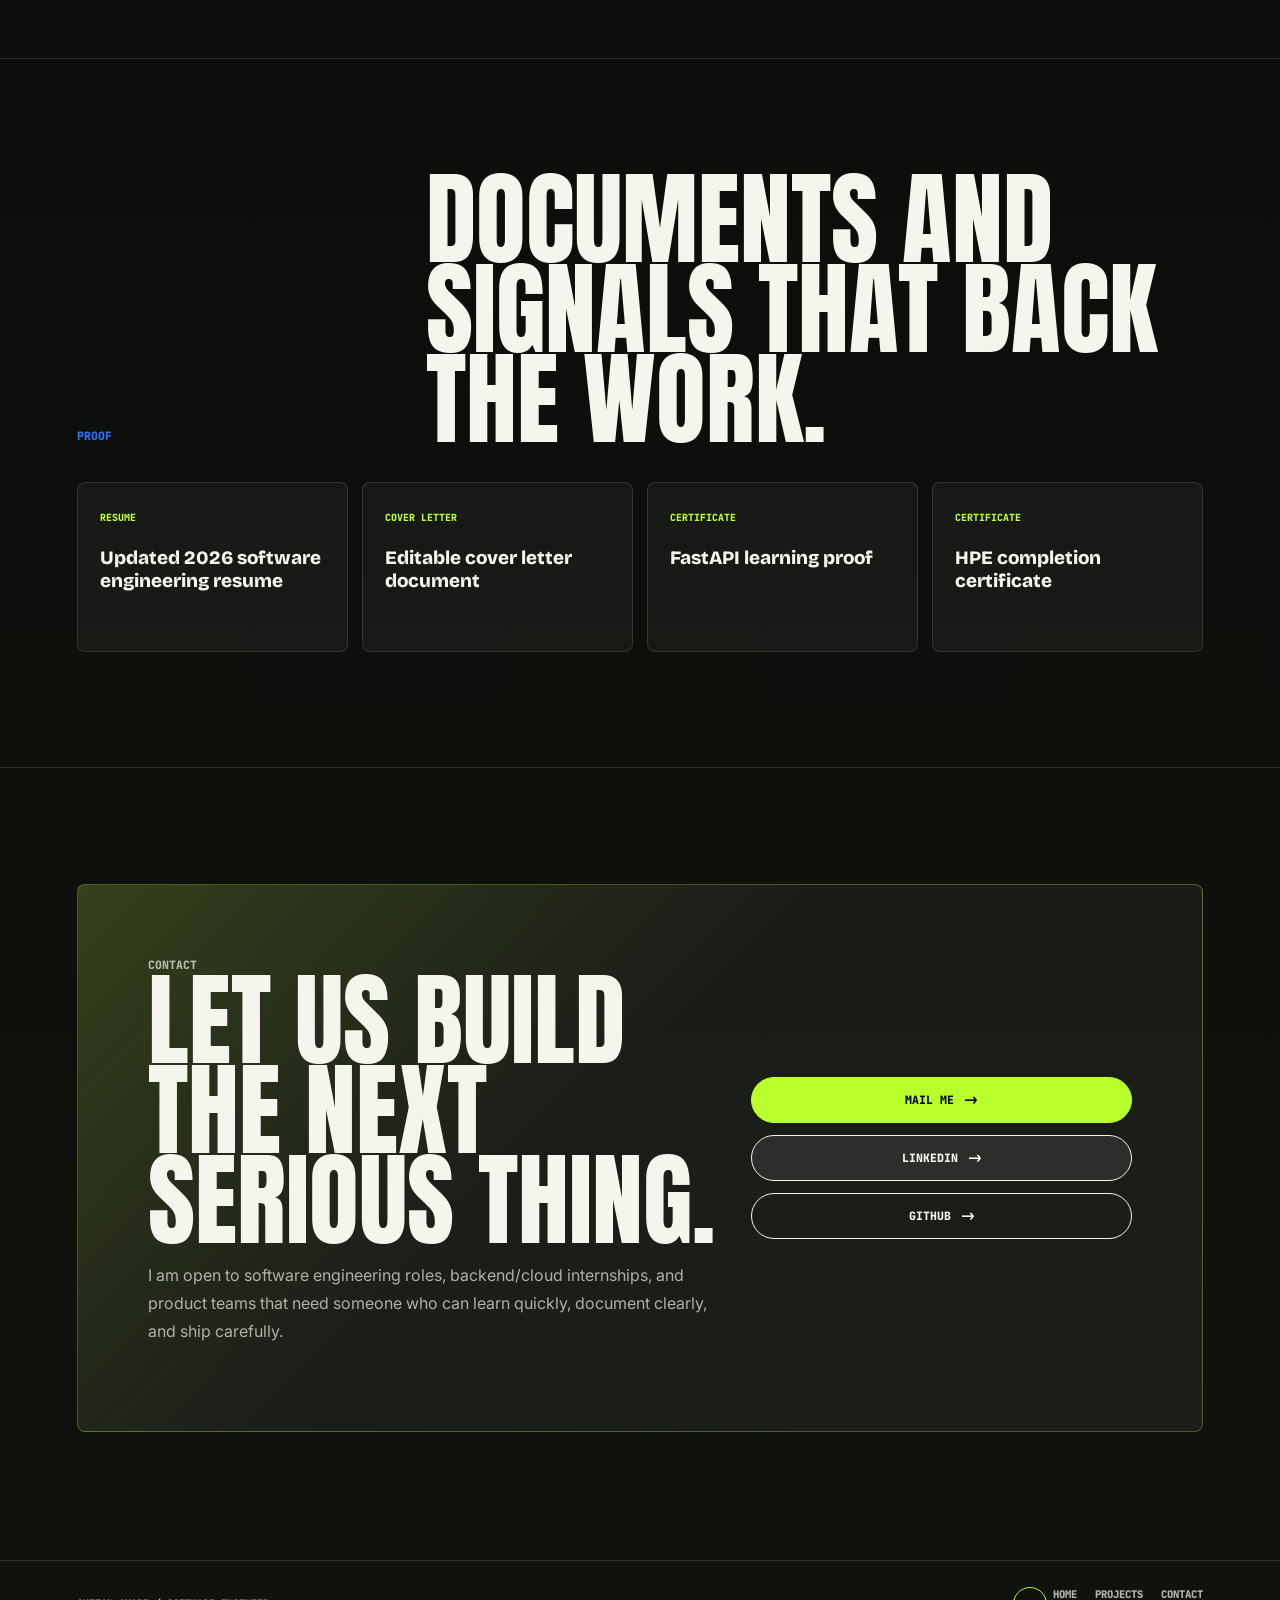
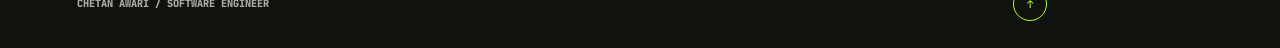
==== commit 265f38f5: "Update portfolio UI polish: contact label, about photo vignette, hero and button polish" ====
--- a/index-redesign.html
+++ b/index-redesign.html
@@ -1,306 +1,369 @@
-<!doctype html>
+<!DOCTYPE html>
 <html lang="en">
   <head>
     <meta charset="UTF-8" />
     <meta name="viewport" content="width=device-width, initial-scale=1.0" />
     <meta
       name="description"
-      content="Chetan Awari - backend and cloud software engineer portfolio with Java, Python, AWS, FastAPI, Android, cybersecurity, and product projects."
+      content="Chetan Awari portfolio: software engineer focused on backend, cloud, cybersecurity, Android, FastAPI, Java, Python, AWS, and full-stack product work."
     />
-    <title>Chetan Awari | Backend & Cloud Software Engineer</title>
+    <title>Chetan Awari | Software Engineer</title>
+    <link
+      rel="icon"
+      href="data:image/svg+xml,%3Csvg xmlns='http://www.w3.org/2000/svg' viewBox='0 0 64 64'%3E%3Crect width='64' height='64' rx='16' fill='%23070709'/%3E%3Ccircle cx='32' cy='32' r='18' fill='none' stroke='%23b8ff2c' stroke-width='5'/%3E%3Ccircle cx='32' cy='10' r='4' fill='%23b8ff2c'/%3E%3Ctext x='50%25' y='62%25' text-anchor='middle' font-family='JetBrains Mono,monospace' font-size='18' font-weight='800' fill='%23b8ff2c'%3ECA%3C/text%3E%3C/svg%3E"
+    />
     <link rel="preconnect" href="https://fonts.googleapis.com" />
     <link rel="preconnect" href="https://fonts.gstatic.com" crossorigin />
     <link
-      href="https://fonts.googleapis.com/css2?family=Anton&family=Inter:wght@400;500;600;700;800;900&family=JetBrains+Mono:wght@500;700&display=swap"
+      href="https://fonts.googleapis.com/css2?family=Anton&family=Bricolage+Grotesque:wght@500;600;700;800&family=Inter:wght@400;500;600;700;800;900&family=JetBrains+Mono:wght@500;700&display=swap"
       rel="stylesheet"
     />
     <link rel="stylesheet" href="styles.css" />
   </head>
   <body>
     <div class="loader" id="loader" aria-label="Loading portfolio">
-      <div class="loader-grid">
-        <p class="mono">Initializing portfolio</p>
-        <h1>LOAD CHETAN</h1>
-        <div class="loader-track">
-          <span id="loaderBar"></span>
-        </div>
-        <p class="loader-count"><span id="loaderCount">00</span>%</p>
+      <div class="loader-mark" aria-hidden="true">
+        <span>C</span>
+        <span>A</span>
       </div>
+      <p>Chasing Chetan ...</p>
     </div>
 
-    <div class="cursor-dot" aria-hidden="true"></div>
-    <div class="cursor-ring" aria-hidden="true"></div>
     <div class="scroll-progress" id="scrollProgress" aria-hidden="true"></div>
+    <div class="section-indicator" id="sectionIndicator" aria-hidden="true">Home</div>
+    <div class="section-flash" id="sectionFlash" aria-hidden="true">Home</div>
 
     <header class="site-header">
-      <a class="wordmark magnetic" href="#top" aria-label="Chetan Awari home">
-        <span>CA</span>
-        <strong>Chetan Awari</strong>
+      <a class="wordmark" href="#top" aria-label="Chetan Awari home">
+        <span class="wordmark-badge">CA</span>
+        <strong class="roll-link" data-roll="Chetan Awari">Chetan Awari</strong>
       </a>
       <nav class="site-nav" aria-label="Primary navigation">
-        <a href="#profile">Profile</a>
-        <a href="#systems">Systems</a>
+        <a class="roll-link" href="#about" data-roll="About">About</a>
+        <a class="roll-link" href="#skills" data-roll="Skills">Skills</a>
+        <a class="roll-link" href="#experience" data-roll="Experience">Experience</a>
+        <a class="roll-link" href="#projects" data-roll="Projects">Projects</a>
+        <a class="roll-link" href="#contact" data-roll="Contact">Contact</a>
+      </nav>
+      <a class="nav-cta roll-link" href="assets/documents/Chetan_Awari_Resume_2026.pdf" target="_blank" rel="noreferrer" data-roll="Resume">
+        Resume
+      </a>
+    </header>
+
+    <aside class="social-rail" aria-label="Social links">
+      <a href="https://github.com/mr-chetan-66" target="_blank" rel="noreferrer" aria-label="GitHub" data-label="GitHub">
+        <svg viewBox="0 0 24 24" aria-hidden="true">
+          <path d="M12 .8a11.2 11.2 0 0 0-3.54 21.82c.56.1.76-.24.76-.54v-2.1c-3.1.67-3.75-1.32-3.75-1.32-.5-1.3-1.24-1.65-1.24-1.65-1.02-.7.08-.68.08-.68 1.13.08 1.73 1.16 1.73 1.16 1 .1 2.63.72 3.22-.4.1-.73.4-1.23.72-1.52-2.47-.28-5.07-1.24-5.07-5.52 0-1.22.44-2.22 1.16-3-.12-.28-.5-1.42.1-2.96 0 0 .94-.3 3.08 1.15a10.58 10.58 0 0 1 5.6 0c2.14-1.45 3.08-1.15 3.08-1.15.6 1.54.22 2.68.1 2.96.72.78 1.16 1.78 1.16 3 0 4.3-2.6 5.23-5.08 5.5.4.35.76 1.03.76 2.08v3.08c0 .3.2.65.77.54A11.2 11.2 0 0 0 12 .8Z" />
+        </svg>
+      </a>
+      <a href="https://linkedin.com/in/chetan-awari/" target="_blank" rel="noreferrer" aria-label="LinkedIn" data-label="LinkedIn">
+        <svg viewBox="0 0 24 24" aria-hidden="true">
+          <path d="M5.15 8.74H1.66V22h3.49V8.74ZM5.43 4.63a2 2 0 1 0-4 0 2 2 0 0 0 4 0ZM22.34 14.38c0-3.55-1.9-5.2-4.43-5.2a3.82 3.82 0 0 0-3.46 1.9h-.05V8.74h-3.34V22h3.48v-6.56c0-1.73.33-3.4 2.47-3.4 2.1 0 2.13 1.97 2.13 3.51V22h3.48l-.28-7.62Z" />
+        </svg>
+      </a>
+      <a href="https://leetcode.com/u/Chetan_Awari/" target="_blank" rel="noreferrer" aria-label="LeetCode" data-label="LeetCode">
+        <svg viewBox="0 0 24 24" aria-hidden="true">
+          <path d="M16.1 3.8a1.44 1.44 0 0 0-2.04 0l-8.3 8.3a5.75 5.75 0 0 0 0 8.13 5.75 5.75 0 0 0 8.14 0l1.68-1.68a1.44 1.44 0 1 0-2.04-2.04l-1.68 1.68a2.87 2.87 0 0 1-4.06-4.06l8.3-8.3a1.44 1.44 0 0 0 0-2.03Z" />
+          <path d="M9.8 13.5h9.95a1.44 1.44 0 1 0 0-2.88H9.8a1.44 1.44 0 1 0 0 2.88Z" />
+        </svg>
+      </a>
+    </aside>
+
+    <main id="top">
+      <section class="hero watch-section" id="home" data-section-name="Home">
+        <div class="hero-scene" id="heroScene" aria-hidden="true">
+          <div class="scene-grid"></div>
+          <div class="scene-ring ring-one"></div>
+          <div class="scene-ring ring-two"></div>
+          <div class="scene-chip chip-a">Java</div>
+          <div class="scene-chip chip-b">AWS</div>
+          <div class="scene-chip chip-c">FastAPI</div>
+          <div class="portrait-stage">
+            <div class="portrait-depth depth-back"></div>
+            <img class="portrait-back" src="assets/images/chetan-white-portrait.png" alt="" />
+            <div class="portrait-glass">
+              <span>Available</span>
+              <strong>Software Engineer</strong>
+            </div>
+          </div>
+        </div>
+
+        <div class="hero-content">
+          <h1 class="hero-name reveal"><span>Hi, I&rsquo;m</span> Chetan Awari.</h1>
+          <p class="hero-title reveal">Software Engineer for secure, cloud-ready systems.</p>
+          <p class="hero-copy reveal">
+            I build backend services, APIs, Android products, and security-minded full-stack systems with
+            Java, Python, FastAPI, AWS, PostgreSQL, Kotlin, Firebase, Docker, and clean engineering habits.
+          </p>
+          <div class="hero-actions reveal">
+            <a class="btn primary" href="#projects">View My Work</a>
+            <a class="btn glass" href="#contact">Contact Me</a>
+            <a class="btn outline" href="assets/documents/Chetan_Awari_Resume_2026.pdf" target="_blank" rel="noreferrer">
+              Download Resume
+            </a>
+          </div>
+        </div>
+
+        <div class="hero-status reveal">
+          <div><strong>9.23</strong><span>CGPA</span></div>
+          <div><strong>3</strong><span>Internships</span></div>
+          <div><strong>350+</strong><span>DSA Problems</span></div>
+        </div>
+      </section>
+
+      <section class="section about-section watch-section" id="about" data-section-name="About">
+        <div class="section-kicker reveal">About</div>
+        <div class="about-layout">
+          <div class="about-copy reveal">
+            <h2>Hello. I build with discipline, speed, and proof.</h2>
+            <p>
+              I am a B.Tech Computer Science and Engineering Cyber Security graduate from G. H. Raisoni
+              College of Engineering, Nagpur, with a 9.23 CGPA and hands-on experience across Capgemini,
+              ANORG Technologies, and GHRCE CoE AIML.
+            </p>
+            <p>
+              My strongest story is backend plus cloud, with a security layer: Java/Python services,
+              AWS deployment practice, REST APIs, PostgreSQL-backed systems, Android performance work,
+              and decentralized credential verification through DECAID.
+            </p>
+            <div class="about-tags">
+              <span>Java</span>
+              <span>Python</span>
+              <span>AWS</span>
+              <span>FastAPI</span>
+              <span>PostgreSQL</span>
+              <span>Kotlin</span>
+            </div>
+          </div>
+          <div class="about-media reveal">
+            <div class="about-photo">
+              <img src="assets/images/p5.png" alt="Chetan Awari profile portrait" />
+            </div>
+            <div class="media-caption">
+              <span>Nagpur, India</span>
+              <strong>Open to software engineering roles</strong>
+            </div>
+          </div>
+        </div>
+      </section>
+
+      <section class="section process-section watch-section" data-section-name="Process">
+        <div class="section-heading reveal">
+          <p class="section-kicker">My Process</p>
+          <h2>How I turn a problem into shipped software.</h2>
+        </div>
+        <div class="process-grid">
+          <article class="process-card reveal">
+            <span>01</span>
+            <h3>Map the risk</h3>
+            <p>I isolate the hardest unknowns first: data flow, auth, deployment, edge cases, and failure modes.</p>
+          </article>
+          <article class="process-card reveal">
+            <span>02</span>
+            <h3>Build the spine</h3>
+            <p>I create the backend contracts, database shape, and deployment path before polishing the surface.</p>
+          </article>
+          <article class="process-card reveal">
+            <span>03</span>
+            <h3>Prove the result</h3>
+            <p>I document the system, test workflows, and keep the UI focused on what a reviewer needs to trust.</p>
+          </article>
+        </div>
+      </section>
+
+      <section class="section skills-section watch-section" id="skills" data-section-name="Skills">
+        <div class="section-heading reveal">
+          <p class="section-kicker">Skills</p>
+          <h2>Practical stack, not keyword noise.</h2>
+        </div>
+        <div class="skill-cloud reveal">
+          <span>Java</span><span>Python</span><span>C++</span><span>FastAPI</span><span>Spring Boot</span>
+          <span>REST APIs</span><span>AWS EC2</span><span>AWS S3</span><span>PostgreSQL</span><span>MySQL</span>
+          <span>Redis</span><span>Docker</span><span>Firebase</span><span>Kotlin</span><span>Android</span>
+          <span>Git</span><span>Linux</span><span>Cyber Security</span><span>DSA</span><span>Postman</span>
+        </div>
+      </section>
+
+      <section class="section experience-section watch-section" id="experience" data-section-name="Experience">
+        <div class="section-heading reveal">
+          <p class="section-kicker">Experience</p>
+          <h2>Internship work with product pressure.</h2>
+        </div>
+        <div class="experience-board">
+          <article class="experience-card reveal">
+            <div class="exp-date">Sep 2024 - Nov 2024</div>
+            <div class="exp-body">
+              <h3>Software Engineer Intern / Capgemini</h3>
+              <p>
+                Built backend modules with Java and Python, contributed to AWS EC2/S3 deployment practice,
+                reviewed code, documented workflows, and worked inside a professional agile cadence.
+              </p>
+              <div class="exp-pills"><span>Java</span><span>Python</span><span>AWS</span><span>Docs</span></div>
+            </div>
+          </article>
+          <article class="experience-card reveal">
+            <div class="exp-date">Feb 2024 - Jun 2024</div>
+            <div class="exp-body">
+              <h3>Software Development Intern / ANORG Technologies</h3>
+              <p>
+                Delivered full-stack features across multiple client-facing projects, handled REST integrations,
+                Git branching, pull requests, task tracking, and remote product collaboration.
+              </p>
+              <div class="exp-pills"><span>REST</span><span>Git</span><span>Frontend</span><span>Backend</span></div>
+            </div>
+          </article>
+          <article class="experience-card reveal">
+            <div class="exp-date">Aug 2023 - Dec 2023</div>
+            <div class="exp-body">
+              <h3>Software Development Intern / CoE AIML, GHRCE</h3>
+              <p>
+                Built an Automated Medicine Dispenser prototype with embedded logic, scheduling behavior,
+                sensor workflows, and project documentation for a healthcare automation use case.
+              </p>
+              <div class="exp-pills"><span>IoT</span><span>Automation</span><span>C++</span><span>Prototype</span></div>
+            </div>
+          </article>
+        </div>
+      </section>
+
+      <section class="section projects-section watch-section" id="projects" data-section-name="Projects">
+        <div class="section-heading reveal">
+          <p class="section-kicker">Projects</p>
+          <h2>Featured projects selected to match the latest resume update.</h2>
+        </div>
+        <div class="projects-grid">
+          <article class="project-card featured reveal">
+            <span class="project-label">Featured Project 01 / Flagship</span>
+            <h3 class="roll-link">DECAID: Decentralized Academic ID</h3>
+            <p>
+              Blockchain-inspired credential verification platform for academic identity and document trust,
+              focused on secure issuance, verification, and reduced manual validation friction.
+            </p>
+            <div class="project-stack"><span>Python</span><span>FastAPI</span><span>PostgreSQL</span><span>Security</span></div>
+            <a class="project-link" href="https://github.com/mr-chetan-66/DECAID" target="_blank" rel="noreferrer">GitHub</a>
+          </article>
+          <article class="project-card reveal">
+            <span class="project-label">Featured Project 02 / Android</span>
+            <h3 class="roll-link">BMI Calculator Android App</h3>
+            <p>
+              Kotlin Android app with clean UI, input validation, BMI classification, and Firebase-ready
+              structure for mobile product delivery.
+            </p>
+            <div class="project-stack"><span>Kotlin</span><span>Android</span><span>Firebase</span></div>
+            <a class="project-link" href="https://github.com/mr-chetan-66/bmi_calculator_android_app" target="_blank" rel="noreferrer">GitHub</a>
+          </article>
+          <article class="project-card reveal">
+            <span class="project-label">Featured Support / Backend</span>
+            <h3 class="roll-link">FastAPI Project and Notes</h3>
+            <p>
+              API practice repository covering FastAPI fundamentals, route design, data validation,
+              documentation, and backend learning notes.
+            </p>
+            <div class="project-stack"><span>FastAPI</span><span>Python</span><span>API</span></div>
+            <a class="project-link" href="https://github.com/mr-chetan-66/FastAPI" target="_blank" rel="noreferrer">GitHub</a>
+          </article>
+          <article class="project-card reveal">
+            <span class="project-label">Internship Build / IoT</span>
+            <h3 class="roll-link">Automated Medicine Dispenser</h3>
+            <p>
+              Hardware-software prototype for scheduled medicine dispensing with automation logic,
+              sensor-aware workflows, and health-tech documentation.
+            </p>
+            <div class="project-stack"><span>IoT</span><span>C++</span><span>Automation</span></div>
+            <a class="project-link" href="https://github.com/mr-chetan-66/Automated-Medicine-Dispenser-AMDs-" target="_blank" rel="noreferrer">GitHub</a>
+          </article>
+          <article class="project-card reveal">
+            <span class="project-label">Latest GitHub / Security</span>
+            <h3 class="roll-link">Java Password Manager</h3>
+            <p>
+              Password manager with AES encryption practice, Java implementation, and a security-first
+              approach to local credential handling.
+            </p>
+            <div class="project-stack"><span>Java</span><span>AES</span><span>Security</span></div>
+            <a class="project-link" href="https://github.com/mr-chetan-66/Java-Password-Manager-with-AES-Encryption" target="_blank" rel="noreferrer">GitHub</a>
+          </article>
+          <article class="project-card reveal">
+            <span class="project-label">Simulation / Product</span>
+            <h3 class="roll-link">HR Employee Management Portal</h3>
+            <p>
+              Employee management workflow with CRUD behavior, role-focused screens, and structured
+              data handling for HR operations.
+            </p>
+            <div class="project-stack"><span>Java</span><span>SQL</span><span>CRUD</span></div>
+            <a class="project-link" href="https://github.com/mr-chetan-66/HR_Employee_Mgmt_Portal" target="_blank" rel="noreferrer">GitHub</a>
+          </article>
+        </div>
+        <div class="projects-action reveal">
+          <a class="btn outline" href="https://github.com/mr-chetan-66" target="_blank" rel="noreferrer">Explore All Repositories</a>
+        </div>
+      </section>
+
+      <section class="section proof-section watch-section" id="proof" data-section-name="Proof">
+        <div class="section-heading reveal">
+          <p class="section-kicker">Proof</p>
+          <h2>Documents and signals that back the work.</h2>
+        </div>
+        <div class="proof-grid">
+          <a class="proof-card reveal" href="assets/documents/Chetan_Awari_Resume_2026.pdf" target="_blank" rel="noreferrer">
+            <span>Resume</span>
+            <strong>Updated 2026 software engineering resume</strong>
+          </a>
+          <a class="proof-card reveal" href="assets/documents/Chetan_Awari_Cover_Letter_20102002.docx" target="_blank" rel="noreferrer">
+            <span>Cover Letter</span>
+            <strong>Editable cover letter document</strong>
+          </a>
+          <a class="proof-card reveal" href="assets/certificates/FastAPI.pdf" target="_blank" rel="noreferrer">
+            <span>Certificate</span>
+            <strong>FastAPI learning proof</strong>
+          </a>
+          <a class="proof-card reveal" href="assets/certificates/HPE_completion_certificate.pdf" target="_blank" rel="noreferrer">
+            <span>Certificate</span>
+            <strong>HPE completion certificate</strong>
+          </a>
+        </div>
+      </section>
+
+      <section class="section contact-section watch-section" id="contact" data-section-name="Contact">
+        <div class="contact-shell reveal">
+          <div>
+            <p class="section-kicker">Contact</p>
+            <h2>Let us build the next serious thing.</h2>
+            <p>
+              I am open to software engineering roles, backend/cloud internships, and product teams that need
+              someone who can learn quickly, document clearly, and ship carefully.
+            </p>
+          </div>
+          <div class="contact-actions">
+            <div class="email-picker" data-email-picker>
+              <button class="btn primary email-toggle roll-link" type="button" aria-expanded="false" aria-controls="emailOptions">
+                Mail Me
+              </button>
+              <div class="email-options" id="emailOptions" role="menu" aria-label="Choose email service">
+                <a role="menuitem" href="mailto:chetanawari2002@gmail.com">
+                  <span>Gmail</span>
+                  <strong>chetanawari2002@gmail.com</strong>
+                </a>
+                <a role="menuitem" href="mailto:chetanawari2002@outlook.com">
+                  <span>Outlook</span>
+                  <strong>chetanawari2002@outlook.com</strong>
+                </a>
+              </div>
+            </div>
+            <a class="btn glass roll-link" href="https://linkedin.com/in/chetan-awari/" target="_blank" rel="noreferrer">LinkedIn</a>
+            <a class="btn outline roll-link" href="https://github.com/mr-chetan-66" target="_blank" rel="noreferrer">GitHub</a>
+          </div>
+        </div>
+      </section>
+    </main>
+
+    <footer class="site-footer">
+      <p>Chetan Awari / Software Engineer</p>
+      <nav aria-label="Footer links">
+        <a href="#home" class="footer-back-to-top" data-hover="Back to top">Home</a>
         <a href="#projects">Projects</a>
-        <a href="#proof">Proof</a>
         <a href="#contact">Contact</a>
       </nav>
-      <a class="nav-cta magnetic" href="assets/documents/Chetan_Awari_Resume_2026.pdf" target="_blank" rel="noreferrer">
-        Resume
-      </a>
-    </header>
-
-    <main id="top">
-      <section class="hero scene-section" data-section="hero">
-        <canvas id="speedCanvas" aria-hidden="true"></canvas>
-        <div class="hero-orbit" aria-hidden="true">
-          <span>Java</span>
-          <span>Python</span>
-          <span>AWS</span>
-          <span>FastAPI</span>
-        </div>
-        <div class="hero-content reveal">
-          <p class="kicker">Backend Development / Cloud Systems / Cyber Security</p>
-          <h1>
-            Software
-            <span>Engineer</span>
-            built for high-pressure systems.
-          </h1>
-          <p class="hero-copy">
-            I build backend services, APIs, cloud-ready workflows, and security-minded products across Java,
-            Python, FastAPI, AWS, PostgreSQL, Android, and decentralized credential systems.
-          </p>
-          <div class="hero-actions">
-            <a class="btn primary magnetic" href="#projects">Enter Projects</a>
-            <a class="btn ghost magnetic" href="assets/documents/Chetan_Awari_Cover_Letter.pdf" target="_blank" rel="noreferrer">
-              Cover Letter
-            </a>
-          </div>
-        </div>
-        <aside class="pilot-card reveal" data-tilt>
-          <div class="pilot-media">
-            <img src="https://avatars.githubusercontent.com/u/143293355?v=4" alt="Chetan Awari profile" />
-          </div>
-          <div class="pilot-data">
-            <p class="mono">Current signal</p>
-            <h2>Open to Software Engineer roles</h2>
-            <dl>
-              <div><dt>Location</dt><dd>Nagpur, India</dd></div>
-              <div><dt>CGPA</dt><dd>9.23</dd></div>
-              <div><dt>Internships</dt><dd>3</dd></div>
-              <div><dt>Problems</dt><dd>350+</dd></div>
-            </dl>
-          </div>
-        </aside>
-      </section>
-
-      <section class="ticker" aria-label="Technology ticker">
-        <div>
-          <span>Java</span><span>Python</span><span>AWS</span><span>FastAPI</span><span>PostgreSQL</span>
-          <span>Redis</span><span>Docker</span><span>Android</span><span>Cyber Security</span><span>DSA</span>
-        </div>
-      </section>
-
-      <section class="section split" id="profile">
-        <div class="section-heading reveal">
-          <p class="kicker">Profile</p>
-          <h2>More than a resume. A build-ready engineer.</h2>
-        </div>
-        <div class="profile-grid">
-          <article class="glass-card reveal" data-tilt>
-            <span class="card-index">01</span>
-            <h3>Backend + cloud discipline</h3>
-            <p>
-              Capgemini experience with Java/Python backend services, AWS EC2/S3 deployment practice,
-              documentation, code reviews, and clean architecture habits.
-            </p>
-          </article>
-          <article class="glass-card reveal" data-tilt>
-            <span class="card-index">02</span>
-            <h3>Product velocity</h3>
-            <p>
-              ANORG full-stack internship across 3+ projects, REST API integrations, Git branching, PR reviews,
-              task tracking, and remote delivery cadence.
-            </p>
-          </article>
-          <article class="glass-card reveal" data-tilt>
-            <span class="card-index">03</span>
-            <h3>Security-minded systems</h3>
-            <p>
-              Cyber Security degree, DECAID credential verification platform, ZKP thinking, IPFS, Ethereum,
-              PostgreSQL, and published research exposure.
-            </p>
-          </article>
-        </div>
-      </section>
-
-      <section class="section telemetry" id="systems">
-        <div class="section-heading reveal">
-          <p class="kicker">Systems Telemetry</p>
-          <h2>Signals HR can read fast.</h2>
-        </div>
-        <div class="telemetry-grid reveal">
-          <article><strong>9.23</strong><span>CGPA / CSE Cyber Security</span></article>
-          <article><strong>3</strong><span>Software development internships</span></article>
-          <article><strong>15</strong><span>Public GitHub repositories</span></article>
-          <article><strong>350+</strong><span>DSA problems solved</span></article>
-          <article><strong>40%</strong><span>Android response-time reduction</span></article>
-          <article><strong>100%</strong><span>Daily reporting cadence at ANORG</span></article>
-        </div>
-      </section>
-
-      <section class="section timeline-section">
-        <div class="section-heading reveal">
-          <p class="kicker">Experience Line</p>
-          <h2>Three internships. Real engineering habits.</h2>
-        </div>
-        <div class="race-line">
-          <article class="timeline-card reveal">
-            <span>Jan 2026 - Apr 2026</span>
-            <h3>Software Developer Intern / Capgemini</h3>
-            <p>Built and tested scalable backend services using Java and Python on AWS with clean architecture.</p>
-            <a href="https://drive.google.com/file/d/1SHqhfh68P2-Tb35FEjPpGcEohLISMeC7/view?usp=sharing" target="_blank" rel="noreferrer">View proof</a>
-          </article>
-          <article class="timeline-card reveal">
-            <span>Jun 2025 - Nov 2025</span>
-            <h3>Full Stack Web/App Intern / ANORG Technologies</h3>
-            <p>Integrated REST APIs across 3+ projects and collaborated through Git PR workflows.</p>
-            <a href="https://drive.google.com/file/d/1cL98r6Qxx_Y25Ntf6ZL5RQlHoUFuryo1/view?usp=sharing" target="_blank" rel="noreferrer">View proof</a>
-          </article>
-          <article class="timeline-card reveal">
-            <span>Dec 2024 - Jan 2025</span>
-            <h3>Software Development Intern / CoE AIML, GHRCE</h3>
-            <p>Built an IoT medicine dispenser with Arduino, ESP32, Firebase, and Android performance profiling.</p>
-            <a href="https://drive.google.com/file/d/1I-uqoNbuE3vbx_fWTyRbZYrtZw19ZahX/view?usp=sharing" target="_blank" rel="noreferrer">View proof</a>
-          </article>
-        </div>
-      </section>
-
-      <section class="section projects" id="projects">
-        <div class="section-heading reveal">
-          <p class="kicker">Projects</p>
-          <h2>Builds with enough depth to discuss in interviews.</h2>
-        </div>
-        <div class="project-stage">
-          <article class="project-feature reveal" data-tilt>
-            <div class="project-copy">
-              <p class="kicker">Flagship / Security / Full Stack</p>
-              <h3>DECAID</h3>
-              <p>
-                Decentralized Academic Identity & Credential Risk Assessment System using React, Node.js,
-                Express, FastAPI, PostgreSQL, Ethereum, Pinata, IPFS, and privacy-preserving verification.
-              </p>
-              <div class="stack-pills">
-                <span>React</span><span>FastAPI</span><span>PostgreSQL</span><span>Ethereum</span><span>IPFS</span>
-              </div>
-            </div>
-            <a class="btn primary magnetic" href="https://github.com/mr-chetan-66/DECAID" target="_blank" rel="noreferrer">Open Repo</a>
-          </article>
-          <article class="project-card reveal" data-tilt>
-            <span>Android</span>
-            <h3>BMI Calculator</h3>
-            <p>Kotlin, Firebase, MVVM, LiveData, Jetpack Compose, 99% calculation accuracy, 60% UI latency reduction.</p>
-            <a href="https://github.com/mr-chetan-66/bmi_calculator_android_app" target="_blank" rel="noreferrer">View code</a>
-          </article>
-          <article class="project-card reveal" data-tilt>
-            <span>IoT</span>
-            <h3>Automated Medicine Dispenser</h3>
-            <p>Arduino, ESP32, Firebase, Android, QR-secured scheduling, and low-resource device optimization.</p>
-            <a href="https://github.com/mr-chetan-66/Automated-Medicine-Dispenser-AMDs-" target="_blank" rel="noreferrer">View code</a>
-          </article>
-          <article class="project-card reveal" data-tilt>
-            <span>Backend</span>
-            <h3>FastAPI Project & Notes</h3>
-            <p>Python backend practice around API structure, service design, deployment thinking, and documentation.</p>
-            <a href="https://github.com/mr-chetan-66/FastAPI" target="_blank" rel="noreferrer">View code</a>
-          </article>
-          <article class="project-card reveal" data-tilt>
-            <span>DSA</span>
-            <h3>DSA in Java</h3>
-            <p>Java data structures and algorithms reference for interview prep, practice, and problem-solving depth.</p>
-            <a href="https://github.com/mr-chetan-66/DSAinJava" target="_blank" rel="noreferrer">View code</a>
-          </article>
-        </div>
-      </section>
-
-      <section class="section proof" id="proof">
-        <div class="section-heading reveal">
-          <p class="kicker">Proof Deck</p>
-          <h2>Documents, certificates, and signals.</h2>
-        </div>
-        <div class="proof-deck reveal">
-          <a class="proof-card" href="assets/documents/Chetan_Awari_Resume_2026.pdf" target="_blank" rel="noreferrer">
-            <span>Resume</span><strong>Updated 2026 resume</strong>
-          </a>
-          <a class="proof-card" href="assets/documents/Chetan_Awari_Cover_Letter.pdf" target="_blank" rel="noreferrer">
-            <span>Cover Letter</span><strong>Software Engineer I pitch</strong>
-          </a>
-          <a class="proof-card" href="https://catalog-education.oracle.com/pls/certview/sharebadge?id=AAAF8CC83F4E2BAB1C137616345A994848FC036A5A1502C543559BBC0AC4AC39" target="_blank" rel="noreferrer">
-            <span>Oracle</span><strong>OCI Foundations Associate</strong>
-          </a>
-          <a class="proof-card" href="https://drive.google.com/file/d/1yJOJLWVPUoL2LwjtMXx-uoRVU4_Lk5KI/view?usp=sharing" target="_blank" rel="noreferrer">
-            <span>AWS</span><strong>Cloud Practitioner Essentials</strong>
-          </a>
-          <a class="proof-card" href="assets/certificates/FastAPI.pdf" target="_blank" rel="noreferrer">
-            <span>FastAPI</span><strong>Masterclass certification</strong>
-          </a>
-          <a class="proof-card" href="assets/certificates/HPE_completion_certificate.pdf" target="_blank" rel="noreferrer">
-            <span>HPE</span><strong>Software Engineering Simulation</strong>
-          </a>
-          <a class="proof-card" href="https://drive.google.com/file/d/1Iuox6CNpakMByVsACOmQDrG4Usl6U5U5/view?usp=sharing" target="_blank" rel="noreferrer">
-            <span>Research</span><strong>Microsoft CMT conference paper</strong>
-          </a>
-        </div>
-      </section>
-
-      <section class="section contact" id="contact">
-        <div class="contact-panel reveal">
-          <div>
-            <p class="kicker">Contact</p>
-            <h2>Ready for backend, cloud, and product engineering work.</h2>
-            <p>
-              Send a message, review the resume, or open GitHub. The email flow lets you choose Gmail or Outlook
-              without forcing a desktop mail app.
-            </p>
-          </div>
-          <form class="contact-form" id="contactForm">
-            <label>Name<input name="name" type="text" placeholder="Your name" required /></label>
-            <label>Email<input name="email" type="email" placeholder="you@example.com" required /></label>
-            <label class="full">Subject<input name="subject" type="text" placeholder="Software Engineer opportunity" required /></label>
-            <label class="full">Message<textarea name="message" rows="5" placeholder="Tell me what you want to build." required></textarea></label>
-            <button class="btn primary magnetic" type="submit">Choose Email App</button>
-            <p id="formNote" aria-live="polite"></p>
-          </form>
-        </div>
-      </section>
-    </main>
-
-    <footer class="site-footer">
-      <div>
-        <a class="wordmark" href="#top"><span>CA</span><strong>Chetan Awari</strong></a>
-        <p>Backend Development & Cloud Systems / Nagpur, India</p>
-      </div>
-      <nav aria-label="Footer links">
-        <a href="https://github.com/mr-chetan-66" target="_blank" rel="noreferrer">GitHub</a>
-        <a href="https://linkedin.com/in/chetan-awari/" target="_blank" rel="noreferrer">LinkedIn</a>
-        <a href="https://leetcode.com/u/Chetan_Awari/" target="_blank" rel="noreferrer">LeetCode</a>
-        <a href="assets/documents/Chetan_Awari_Resume_2026.pdf" target="_blank" rel="noreferrer">Resume</a>
-        <a href="#contact">Contact</a>
-      </nav>
-      <p>&copy; 2026 Chetan Awari. All rights reserved.</p>
     </footer>
-
-    <div class="email-modal" id="emailModal" aria-hidden="true">
-      <div class="email-dialog" role="dialog" aria-modal="true" aria-labelledby="emailDialogTitle">
-        <button class="dialog-close magnetic" type="button" id="closeEmailDialog" aria-label="Close email chooser">x</button>
-        <p class="kicker">Email App</p>
-        <h2 id="emailDialogTitle">Choose where to open the message.</h2>
-        <p>Gmail is recommended. Outlook is available if you prefer it.</p>
-        <div class="email-options">
-          <a class="btn primary magnetic" id="openGmail" href="https://mail.google.com/mail/?view=cm&fs=1&to=chetanawari2002@gmail.com" target="_blank" rel="noreferrer">Open Gmail</a>
-          <a class="btn ghost magnetic" id="openOutlook" href="https://outlook.live.com/mail/0/deeplink/compose?to=chetanawari2002@gmail.com" target="_blank" rel="noreferrer">Open Outlook</a>
-        </div>
-      </div>
-    </div>
 
     <script src="script.js"></script>
   </body>
--- a/styles.css
+++ b/styles.css
@@ -1,17 +1,18 @@
 :root {
-  --ink: #101010;
-  --paper: #fff8e6;
-  --muted: #5d594f;
-  --line: #101010;
-  --pink: #ff4fa3;
-  --cyan: #39d6e8;
-  --lime: #b6ff5d;
-  --orange: #ff9a3c;
-  --violet: #8a5cff;
-  --white: #ffffff;
-  --shadow: 6px 6px 0 var(--line);
-  --shadow-small: 4px 4px 0 var(--line);
-  --radius: 8px;
+  --ink: #070709;
+  --ink-2: #0b0d12;
+  --paper: #f5f4ed;
+  --muted: rgba(245, 244, 237, 0.68);
+  --line: rgba(245, 244, 237, 0.13);
+  --line-strong: rgba(245, 244, 237, 0.23);
+  --acid: #b8ff2c;
+  --blue: #2f6fff;
+  --steel: #a8b3c7;
+  --display: "Anton", sans-serif;
+  --hero-font: "Bricolage Grotesque", sans-serif;
+  --body: "Inter", sans-serif;
+  --mono: "JetBrains Mono", monospace;
+  --header-h: 74px;
 }
 
 * {
@@ -20,42 +21,30 @@
 
 html {
   scroll-behavior: smooth;
-  font-size: 90%;
+  background: var(--ink);
 }
 
 body {
   margin: 0;
-  color: var(--ink);
+  color: var(--paper);
   background:
-    linear-gradient(90deg, rgba(16, 16, 16, 0.06) 1px, transparent 1px),
-    linear-gradient(rgba(16, 16, 16, 0.06) 1px, transparent 1px),
-    var(--paper);
-  background-size: 36px 36px;
-  font-family: "Space Grotesk", system-ui, sans-serif;
-  font-size: 15.5px;
-  letter-spacing: 0;
-}
-
-@media (min-width: 900px) {
-  body {
-    zoom: 0.92;
-  }
-}
-
-body.dark {
-  --ink: #f8f5ea;
-  --paper: #151515;
-  --muted: #c8c1b0;
-  --line: #f8f5ea;
-  --white: #202020;
+    radial-gradient(circle at 74% 8%, rgba(47, 111, 255, 0.22), transparent 28rem),
+    linear-gradient(180deg, #080a0f 0%, #070709 44%, #10120d 100%);
+  font-family: var(--body);
+  overflow-x: hidden;
+}
+
+body::before {
+  content: "";
+  position: fixed;
+  inset: 0;
+  z-index: -2;
   background:
-    linear-gradient(90deg, rgba(248, 245, 234, 0.08) 1px, transparent 1px),
-    linear-gradient(rgba(248, 245, 234, 0.08) 1px, transparent 1px),
-    var(--paper);
-}
-
-body.dark .noise {
-  opacity: 0.1;
+    linear-gradient(rgba(245, 244, 237, 0.035) 1px, transparent 1px),
+    linear-gradient(90deg, rgba(245, 244, 237, 0.035) 1px, transparent 1px);
+  background-size: 70px 70px;
+  mask-image: linear-gradient(to bottom, black, transparent 78%);
+  pointer-events: none;
 }
 
 a {
@@ -63,1104 +52,1309 @@
   text-decoration: none;
 }
 
-button {
-  font: inherit;
-}
-
-.noise {
-  pointer-events: none;
+a:focus-visible,
+button:focus-visible {
+  outline: 2px solid var(--acid);
+  outline-offset: 4px;
+}
+
+img,
+svg {
+  display: block;
+}
+
+.loader {
   position: fixed;
   inset: 0;
-  z-index: 10;
-  opacity: 0.12;
-  background-image: radial-gradient(var(--ink) 1px, transparent 1px);
-  background-size: 11px 11px;
-  mix-blend-mode: multiply;
+  z-index: 999;
+  display: grid;
+  place-items: center;
+  align-content: center;
+  gap: 24px;
+  color: var(--ink);
+  background: var(--acid);
+  transition: opacity 500ms ease, visibility 500ms ease;
+}
+
+.loader.hidden {
+  opacity: 0;
+  visibility: hidden;
+}
+
+.loader-mark {
+  position: relative;
+  width: 118px;
+  height: 118px;
+  display: grid;
+  place-items: center;
+  border: 4px solid var(--ink);
+  border-radius: 28px;
+  animation: loaderTilt 1200ms cubic-bezier(0.2, 0.8, 0.2, 1) infinite alternate;
+}
+
+.loader-mark span {
+  position: absolute;
+  font: 900 3.6rem/1 var(--hero-font);
+}
+
+.loader-mark span:first-child {
+  transform: translate(-13px, -4px);
+}
+
+.loader-mark span:last-child {
+  transform: translate(16px, 12px);
+  color: transparent;
+  -webkit-text-stroke: 2px var(--ink);
+}
+
+.loader p {
+  margin: 0;
+  font: 900 0.72rem/1 var(--mono);
+  text-transform: uppercase;
+}
+
+@keyframes loaderTilt {
+  to {
+    transform: rotate(-6deg) scale(1.04);
+  }
+}
+
+.scroll-progress {
+  position: fixed;
+  z-index: 300;
+  top: 0;
+  left: 0;
+  width: 0;
+  height: 3px;
+  background: var(--acid);
+}
+
+.section-indicator {
+  position: fixed;
+  z-index: 170;
+  right: 22px;
+  top: 50%;
+  transform: translateY(-50%);
+  padding: 9px 6px;
+  border-radius: 999px;
+  color: rgba(245, 244, 237, 0.56);
+  background: rgba(7, 7, 9, 0.34);
+  backdrop-filter: blur(10px);
+  font: 900 0.66rem/1 var(--mono);
+  text-transform: uppercase;
+  writing-mode: vertical-rl;
+  pointer-events: none;
+}
+
+.section-flash {
+  position: fixed;
+  z-index: 260;
+  left: 50%;
+  top: 50%;
+  padding: 14px 22px;
+  border: 1px solid rgba(184, 255, 44, 0.38);
+  border-radius: 999px;
+  color: var(--ink);
+  background: var(--acid);
+  font: 900 0.72rem/1 var(--mono);
+  text-transform: uppercase;
+  pointer-events: none;
+  opacity: 0;
+  transform: translate(-50%, -50%) scale(0.86);
+}
+
+.section-flash.is-active {
+  animation: sectionFlash 760ms ease both;
+}
+
+@keyframes sectionFlash {
+  0% {
+    opacity: 0;
+    transform: translate(-50%, -50%) scale(0.86);
+  }
+  28% {
+    opacity: 1;
+    transform: translate(-50%, -50%) scale(1);
+  }
+  100% {
+    opacity: 0;
+    transform: translate(-50%, -50%) scale(1.08);
+  }
 }
 
 .site-header {
   position: sticky;
   top: 0;
-  z-index: 20;
+  z-index: 220;
+  min-height: var(--header-h);
+  display: grid;
+  grid-template-columns: 1fr auto 1fr;
+  align-items: center;
+  gap: 22px;
+  padding: 12px clamp(18px, 4vw, 50px);
+  border-bottom: 1px solid var(--line);
+  background: rgba(7, 7, 9, 0.82);
+  backdrop-filter: blur(18px);
+}
+
+.wordmark {
+  display: inline-flex;
+  align-items: center;
+  gap: 12px;
+  width: max-content;
+  font: 900 0.78rem/1 var(--mono);
+  text-transform: uppercase;
+}
+
+.wordmark-badge {
+  width: 42px;
+  height: 42px;
+  display: grid;
+  place-items: center;
+  border-radius: 12px;
+  color: var(--ink);
+  background: var(--acid);
+}
+
+.roll-link .roll-slot {
+  position: relative;
+  display: inline-flex;
+  overflow: hidden;
+  line-height: 1.15;
+}
+
+.roll-word {
+  display: inline-flex;
+}
+
+.roll-word.clone {
+  position: absolute;
+  inset: 0 auto auto 0;
+  color: var(--acid);
+}
+
+.roll-char {
+  display: inline-block;
+  transition: transform 280ms cubic-bezier(0.2, 0.8, 0.2, 1);
+  transition-delay: calc(var(--i) * 18ms);
+}
+
+.roll-word.clone .roll-char {
+  transform: translateY(115%);
+}
+
+.roll-link:hover .roll-word:not(.clone) .roll-char {
+  transform: translateY(-115%);
+}
+
+.roll-link:hover .roll-word.clone .roll-char {
+  transform: translateY(0);
+}
+
+.site-nav {
   display: flex;
   align-items: center;
-  justify-content: space-between;
-  gap: 18px;
-  width: min(1120px, calc(100% - 28px));
-  margin: 12px auto 0;
-  padding: 10px;
-  border: 3px solid var(--line);
-  border-radius: var(--radius);
-  background: var(--white);
-  box-shadow: var(--shadow-small);
-}
-
-.brand,
-.main-nav,
-.hero-actions,
-.hero-tags,
-.filter-bar,
-.contact-links a,
-.project-top,
-.terminal-bar,
-.project-links,
-.article-meta,
-.inline-actions,
-.inline-actions a {
-  display: flex;
+  gap: clamp(18px, 2.7vw, 38px);
+}
+
+.site-nav a,
+.site-footer nav a {
+  position: relative;
+  color: rgba(245, 244, 237, 0.72);
+  font: 800 0.66rem/1 var(--mono);
+  text-transform: uppercase;
+}
+
+.site-nav a::after,
+.site-footer nav a::after {
+  content: "";
+  position: absolute;
+  left: 0;
+  bottom: -8px;
+  width: 0;
+  height: 2px;
+  background: var(--acid);
+  transition: width 180ms ease;
+}
+
+.site-nav a:hover::after,
+.site-nav a.is-active::after,
+.site-footer nav a:hover::after {
+  width: 100%;
+}
+
+.site-nav a.is-active {
+  color: var(--acid);
+}
+
+.roll-link.roll-active .roll-word:not(.clone) .roll-char {
+  transform: translateY(-115%);
+}
+
+.roll-link.roll-active .roll-word.clone .roll-char {
+  transform: translateY(0);
+}
+
+.site-nav a.is-active,
+.roll-link.is-active {
+  color: var(--acid);
+}
+
+.roll-link.is-active .roll-word:not(.clone) .roll-char,
+.roll-link:focus-visible .roll-word:not(.clone) .roll-char {
+  transform: translateY(-115%);
+}
+
+.roll-link.is-active .roll-word.clone .roll-char,
+.roll-link:focus-visible .roll-word.clone .roll-char {
+  transform: translateY(0);
+}
+
+.site-nav a.is-active,
+.site-nav a.section-roll {
+  color: var(--acid);
+}
+
+.nav-cta {
+  justify-self: end;
+  min-height: 42px;
+  display: inline-flex;
   align-items: center;
-}
-
-.brand {
-  gap: 10px;
-  font-weight: 700;
-}
-
-.brand span {
-  display: grid;
-  place-items: center;
-  width: 36px;
-  height: 36px;
-  border: 3px solid var(--line);
-  border-radius: 50%;
-  background: var(--lime);
-  color: #101010;
-  font-family: "JetBrains Mono", monospace;
-}
-
-.main-nav {
-  gap: 6px;
-  padding: 5px;
-  border: 2px solid var(--line);
+  justify-content: center;
+  padding: 0 18px;
   border-radius: 999px;
+  color: var(--ink);
+  background: var(--acid);
+  font: 900 0.7rem/1 var(--mono);
+  text-transform: uppercase;
+  transition: transform 180ms ease, background 180ms ease;
+}
+
+.nav-cta:hover {
+  transform: translateY(-2px);
   background: var(--paper);
 }
 
-.main-nav a {
-  padding: 7px 10px;
-  border-radius: 999px;
-  font-size: 0.88rem;
-  font-weight: 700;
-}
-
-.main-nav a.active,
-.main-nav a:hover {
-  background: var(--cyan);
-  color: #101010;
-}
-
-.icon-button {
-  display: grid;
-  place-items: center;
+.social-rail {
+  position: fixed;
+  z-index: 180;
+  left: 20px;
+  top: 50%;
+  display: grid;
+  gap: 12px;
+  transform: translateY(-50%);
+}
+
+.social-rail a {
+  position: relative;
   width: 40px;
   height: 40px;
-  border: 3px solid var(--line);
-  border-radius: var(--radius);
+  display: grid;
+  place-items: center;
+  border: 1px solid rgba(245, 244, 237, 0.14);
+  border-radius: 999px;
+  color: rgba(245, 244, 237, 0.74);
+  background: rgba(7, 7, 9, 0.38);
+  backdrop-filter: blur(12px);
+  transition: color 160ms ease, transform 160ms ease, border-color 160ms ease, background 160ms ease;
+}
+
+.social-rail a::after {
+  content: attr(data-label);
+  position: absolute;
+  left: 48px;
+  top: 50%;
+  padding: 7px 9px;
+  border-radius: 999px;
   color: var(--ink);
-  background: var(--orange);
-  box-shadow: 4px 4px 0 var(--line);
-  cursor: pointer;
-}
-
-main,
-.site-footer {
-  width: min(1120px, calc(100% - 28px));
-  margin-inline: auto;
-}
-
-.section-grid,
-.section-block {
-  margin-top: 54px;
-}
-
-.section-grid {
-  display: grid;
-  grid-template-columns: 1.05fr 0.95fr;
-  gap: 22px;
-  align-items: stretch;
+  background: var(--acid);
+  font: 900 0.62rem/1 var(--mono);
+  opacity: 0;
+  pointer-events: none;
+  transform: translate(-8px, -50%);
+  transition: opacity 160ms ease, transform 160ms ease;
+}
+
+.social-rail a:hover {
+  color: var(--ink);
+  border-color: var(--acid);
+  background: var(--acid);
+  box-shadow: 0 0 0 5px rgba(184, 255, 44, 0.1);
+  transform: translateX(4px) scale(1.03);
+}
+
+.social-rail a:hover::after {
+  opacity: 1;
+  transform: translate(0, -50%);
+}
+
+.social-rail svg {
+  width: 19px;
+  height: 19px;
+  fill: currentColor;
 }
 
 .hero {
-  min-height: calc(100vh - 84px);
-  align-items: center;
-  padding-bottom: 26px;
-}
-
-.hero-copy,
-.hero-panel,
-.education-card,
-.cert-card,
-.contact-panel,
-.skill-grid article,
-.project-card,
-.qa-grid article,
-.metrics article,
-.proof-grid article,
-.article-grid article {
-  border: 3px solid var(--line);
-  border-radius: var(--radius);
-  box-shadow: var(--shadow);
-  background: var(--white);
+  position: relative;
+  min-height: calc(100svh - var(--header-h));
+  display: grid;
+  grid-template-columns: minmax(0, 0.92fr) minmax(420px, 1.08fr);
+  align-items: end;
+  gap: clamp(26px, 4vw, 70px);
+  overflow: hidden;
+  padding: clamp(54px, 7vw, 92px) clamp(18px, 6vw, 116px) clamp(38px, 6vw, 78px);
+  background:
+    radial-gradient(circle at 72% 18%, rgba(47, 111, 255, 0.18), transparent 26%),
+    radial-gradient(circle at 20% 88%, rgba(184, 255, 44, 0.12), transparent 28%),
+    linear-gradient(180deg, #0b0d12, #070709 74%);
+}
+
+.hero::before {
+  content: "CHETAN AWARI";
+  position: absolute;
+  right: -4vw;
+  bottom: 2vh;
+  color: rgba(255, 255, 255, 0.035);
+  font: 400 clamp(6rem, 15vw, 16rem)/0.82 var(--display);
+  text-transform: uppercase;
+  white-space: nowrap;
+  pointer-events: none;
+}
+
+.hero-content {
+  position: relative;
+  z-index: 4;
+  max-width: 720px;
+}
+
+.eyebrow,
+.section-kicker {
+  margin: 0;
+  color: var(--blue);
+  font: 900 0.72rem/1.4 var(--mono);
+  letter-spacing: 0;
+  text-transform: uppercase;
+}
+
+.hero h1 {
+  margin: 18px 0 0;
+  font: 400 clamp(4.8rem, 10vw, 10.5rem)/0.78 var(--display);
+  letter-spacing: 0;
+  text-transform: uppercase;
+}
+
+.hero h1 span {
+  display: block;
+  color: rgba(245, 244, 237, 0.7);
+  font-family: var(--hero-font);
+  font-weight: 800;
+  font-size: 0.42em;
+  line-height: 1.05;
+  text-transform: none;
+}
+
+.hero-title {
+  margin: 18px 0 0;
+  color: transparent;
+  -webkit-text-stroke: 1.2px var(--paper);
+  font: 400 clamp(2.15rem, 5vw, 5.2rem)/0.9 var(--display);
+  text-transform: uppercase;
 }
 
 .hero-copy {
-  padding: clamp(22px, 3vw, 34px);
-}
-
-.eyebrow {
-  display: inline-flex;
-  width: fit-content;
-  margin: 0 0 16px;
-  padding: 8px 12px;
-  border: 2px solid var(--line);
-  border-radius: 999px;
-  background: var(--lime);
-  color: #101010;
-  font-family: "JetBrains Mono", monospace;
-  font-size: 0.78rem;
-  font-weight: 700;
-  text-transform: uppercase;
-}
-
-h1,
-h2,
-h3,
-p {
-  margin-top: 0;
-}
-
-h1 {
-  max-width: 20ch;
-  margin-bottom: 16px;
-  font-size: clamp(2.2rem, 4vw, 3.55rem);
-  line-height: 0.97;
-}
-
-h2 {
-  margin-bottom: 14px;
-  font-size: clamp(1.8rem, 3.1vw, 3.2rem);
-  line-height: 1;
-}
-
-h3 {
-  margin-bottom: 10px;
-  font-size: 1.22rem;
-  line-height: 1.05;
-}
-
-.hero-text,
-.content-stack p,
-.timeline p,
-.project-card p,
-.qa-grid p,
-.education-card p,
-.cert-card li {
-  color: var(--muted);
-  font-size: 0.98rem;
-  line-height: 1.56;
-}
-
-.hero-text {
-  max-width: 590px;
-  font-size: clamp(1rem, 1.45vw, 1.12rem);
+  max-width: 650px;
+  margin: 26px 0 0;
+  color: rgba(245, 244, 237, 0.72);
+  font-size: clamp(1rem, 1.25vw, 1.14rem);
+  line-height: 1.75;
 }
 
 .hero-actions {
+  display: flex;
   flex-wrap: wrap;
-  gap: 14px;
-  margin: 22px 0 20px;
-}
-
-.button {
+  gap: 12px;
+  margin-top: 32px;
+}
+
+.btn {
+  min-height: 46px;
   display: inline-flex;
   align-items: center;
+  justify-content: center;
   gap: 10px;
-  min-height: 44px;
-  padding: 10px 15px;
-  border: 3px solid var(--line);
-  border-radius: var(--radius);
-  box-shadow: var(--shadow-small);
-  font-weight: 800;
-  transition: transform 160ms ease, box-shadow 160ms ease;
-}
-
-.button:hover,
-.icon-button:hover,
-.project-card:hover {
-  transform: translate(3px, 3px);
-  box-shadow: 3px 3px 0 var(--line);
-}
-
-.button.primary {
-  background: var(--pink);
-  color: #101010;
-}
-
-.button.secondary {
-  background: var(--cyan);
-  color: #101010;
-}
-
-.hero-tags {
-  flex-wrap: wrap;
-  gap: 10px;
-}
-
-.hero-tags span,
-.chips span {
-  border: 2px solid var(--line);
+  padding: 0 20px;
+  border: 1px solid currentColor;
   border-radius: 999px;
+  cursor: pointer;
+  font: 900 0.72rem/1 var(--mono);
+  text-transform: uppercase;
+  transition: transform 180ms ease, color 180ms ease, background 180ms ease, border-color 180ms ease, box-shadow 180ms ease;
+}
+
+.btn::after {
+  content: "->";
+  font-weight: 900;
+}
+
+.btn:hover {
+  transform: translateY(-2px);
+  box-shadow: 0 18px 36px rgba(0, 0, 0, 0.16);
+}
+
+.btn.primary {
+  border-color: var(--acid);
+  color: var(--ink);
+  background: var(--acid);
+}
+
+.btn.primary:hover {
+  border-color: rgba(184, 255, 44, 0.9);
+  box-shadow: 0 18px 42px rgba(184, 255, 44, 0.16);
+}
+
+.btn.primary:hover {
+  border-color: var(--paper);
   background: var(--paper);
-  padding: 6px 9px;
-  font-family: "JetBrains Mono", monospace;
-  font-size: 0.82rem;
-  font-weight: 700;
-}
-
-.hero-panel {
-  display: grid;
-  align-content: center;
-  gap: 14px;
-  padding: 18px;
-  background: var(--cyan);
-}
-
-.avatar-wrap {
-  overflow: hidden;
-  justify-self: center;
-  width: min(100%, 320px);
+}
+
+.btn.glass {
+  color: var(--paper);
+  background: rgba(255, 255, 255, 0.08);
+  backdrop-filter: blur(12px);
+}
+
+.btn.glass:hover,
+.btn.outline:hover {
+  color: var(--ink);
+  background: var(--paper);
+  box-shadow: 0 18px 42px rgba(184, 255, 44, 0.12);
+}
+
+.btn.outline {
+  color: var(--paper);
+  background: transparent;
+}
+
+.hero-scene {
+  position: relative;
+  z-index: 2;
+  min-height: min(72vh, 720px);
+  perspective: 1100px;
+  transform-style: preserve-3d;
+}
+
+.scene-grid {
+  position: absolute;
+  inset: 14% 2% 4% 4%;
+  transform: rotateX(64deg) translateZ(-120px);
+  transform-origin: center bottom;
+  background:
+    linear-gradient(rgba(184, 255, 44, 0.16) 1px, transparent 1px),
+    linear-gradient(90deg, rgba(184, 255, 44, 0.16) 1px, transparent 1px);
+  background-size: 48px 48px;
+  mask-image: linear-gradient(to top, black, transparent 78%);
+  opacity: 0.55;
+}
+
+.scene-ring {
+  position: absolute;
+  border: 1px solid rgba(184, 255, 44, 0.26);
+  border-radius: 50%;
+  pointer-events: none;
+}
+
+.ring-one {
+  right: 6%;
+  top: 8%;
+  width: min(42vw, 520px);
   aspect-ratio: 1;
-  border: 3px solid var(--line);
-  border-radius: var(--radius);
-  background: var(--orange);
-  box-shadow: var(--shadow-small);
-}
-
-.avatar-wrap img {
-  display: block;
+  animation: slowSpin 28s linear infinite;
+}
+
+.ring-two {
+  right: 28%;
+  top: 24%;
+  width: min(22vw, 290px);
+  aspect-ratio: 1;
+  border-color: rgba(47, 111, 255, 0.32);
+  animation: slowSpin 18s linear reverse infinite;
+}
+
+@keyframes slowSpin {
+  to {
+    transform: rotate(360deg);
+  }
+}
+
+.scene-chip {
+  position: absolute;
+  z-index: 5;
+  padding: 9px 12px;
+  border: 1px solid var(--line-strong);
+  border-radius: 999px;
+  color: rgba(245, 244, 237, 0.78);
+  background: rgba(7, 7, 9, 0.55);
+  backdrop-filter: blur(10px);
+  font: 900 0.66rem/1 var(--mono);
+  text-transform: uppercase;
+}
+
+.chip-a {
+  top: 16%;
+  right: 16%;
+}
+
+.chip-b {
+  left: 7%;
+  top: 46%;
+}
+
+.chip-c {
+  right: 4%;
+  bottom: 20%;
+}
+
+.portrait-stage {
+  position: absolute;
+  right: 20px;
+  bottom: 0;
+  width: min(46vw, 570px);
+  aspect-ratio: 1 / 1.08;
+  transform-style: preserve-3d;
+  transform: rotateX(var(--rx, 0deg)) rotateY(var(--ry, 0deg));
+  transition: transform 120ms ease-out;
+}
+
+.portrait-depth {
+  position: absolute;
+  inset: 8% 8% 0;
+  border: 1px solid rgba(184, 255, 44, 0.22);
+  border-radius: 34px;
+  background:
+    linear-gradient(135deg, rgba(184, 255, 44, 0.18), transparent 42%),
+    rgba(255, 255, 255, 0.04);
+  transform: translateZ(-90px) rotate(-4deg);
+}
+
+.portrait-back {
+  position: absolute;
+  inset: 0;
   width: 100%;
   height: 100%;
   object-fit: cover;
-  filter: contrast(1.1) saturate(1.05);
-}
-
-.status-card {
-  display: flex;
-  gap: 12px;
-  align-items: center;
-  padding: 13px;
-  border: 3px solid var(--line);
-  border-radius: var(--radius);
-  background: var(--lime);
-  color: #101010;
-  font-weight: 800;
-}
-
-.status-card p {
-  margin: 0;
-}
-
-.live-dot {
-  width: 14px;
-  height: 14px;
-  border: 2px solid #101010;
-  border-radius: 50%;
-  background: var(--pink);
-  animation: pulse 1.5s infinite;
-}
-
-.terminal-card {
-  overflow: hidden;
-  border: 3px solid var(--line);
-  border-radius: var(--radius);
-  background: #101010;
-  color: var(--lime);
-}
-
-.terminal-bar {
-  gap: 8px;
-  padding: 12px;
-  border-bottom: 3px solid var(--line);
-  background: var(--orange);
-}
-
-.terminal-bar span {
-  width: 12px;
-  height: 12px;
-  border: 2px solid #101010;
-  border-radius: 50%;
-  background: var(--paper);
-}
-
-pre {
-  margin: 0;
-  padding: 14px;
-  white-space: pre-wrap;
-  font-family: "JetBrains Mono", monospace;
-  font-size: 0.84rem;
-  line-height: 1.45;
-}
-
-.metrics {
-  display: grid;
-  grid-template-columns: repeat(4, 1fr);
-  gap: 14px;
-}
-
-.metrics article {
+  object-position: center top;
+  border-radius: 36px;
+  filter: saturate(1.08) contrast(1.06);
+  transform: translateZ(68px) rotate(-1.4deg) scale(1.02);
+  box-shadow: 0 40px 110px rgba(0, 0, 0, 0.5);
+  transition: transform 520ms cubic-bezier(0.2, 0.8, 0.2, 1), filter 520ms ease, box-shadow 520ms ease;
+}
+
+.portrait-stage::before {
+  content: "";
+  position: absolute;
+  pointer-events: none;
+  border-radius: 38px;
+  inset: -10px 8px 10px -8px;
+  z-index: -1;
+  background:
+    radial-gradient(circle at 28% 18%, rgba(184, 255, 44, 0.16), transparent 34%),
+    linear-gradient(135deg, rgba(255, 255, 255, 0.08), transparent 48%);
+  box-shadow: 0 34px 110px rgba(0, 0, 0, 0.28);
+  transform: translateZ(18px) rotate(-3deg);
+}
+
+.portrait-stage:hover .portrait-back {
+  filter: saturate(1.14) contrast(1.08);
+  transform: translateZ(82px) rotate(-0.6deg) scale(1.045);
+  box-shadow: 0 50px 130px rgba(0, 0, 0, 0.58);
+}
+
+.portrait-glass {
+  position: absolute;
+  z-index: 4;
+  right: 8%;
+  bottom: 8%;
+  min-width: 210px;
   padding: 18px;
-}
-
-.metrics strong {
-  display: block;
-  font-size: clamp(1.9rem, 3vw, 3.2rem);
-  line-height: 1;
-}
-
-.metrics span {
+  border: 1px solid rgba(255, 255, 255, 0.18);
+  border-radius: 22px;
+  background: rgba(7, 7, 9, 0.62);
+  backdrop-filter: blur(16px);
+  transform: translateZ(130px);
+}
+
+.portrait-glass span {
+  color: var(--acid);
+  font: 900 0.62rem/1 var(--mono);
+  text-transform: uppercase;
+}
+
+.portrait-glass strong {
   display: block;
   margin-top: 8px;
+  font-size: 1.12rem;
+  line-height: 1.15;
+}
+
+.hero-status {
+  position: absolute;
+  z-index: 6;
+  right: clamp(18px, 6vw, 116px);
+  bottom: clamp(22px, 4vw, 46px);
+  display: grid;
+  grid-template-columns: repeat(3, 1fr);
+  width: min(680px, 52vw);
+  border: 1px solid var(--line);
+  border-radius: 24px;
+  background: rgba(7, 7, 9, 0.58);
+  backdrop-filter: blur(18px);
+}
+
+.hero-status div {
+  padding: 18px;
+  border-right: 1px solid var(--line);
+}
+
+.hero-status div:last-child {
+  border-right: 0;
+}
+
+.hero-status strong {
+  display: block;
+  font: 400 clamp(1.9rem, 3.3vw, 3.3rem)/0.9 var(--display);
+}
+
+.hero-status span {
+  display: block;
+  margin-top: 6px;
   color: var(--muted);
-  font-weight: 700;
-}
-
-.two-col {
-  grid-template-columns: 0.72fr 1.28fr;
-}
-
-.section-kicker,
-.section-title {
-  align-self: start;
-}
-
-.section-title {
-  max-width: 820px;
-}
-
-.content-stack {
-  padding: 18px 0;
-}
-
-.skill-grid,
-.project-grid,
-.proof-grid,
-.article-grid,
-.qa-grid {
-  display: grid;
-  gap: 16px;
-}
-
-.skill-grid {
-  grid-template-columns: repeat(4, 1fr);
-}
-
-.skill-grid article {
-  min-height: 196px;
-  padding: 18px;
-}
-
-.skill-grid svg {
-  width: 36px;
-  height: 36px;
-  margin-bottom: 20px;
-  padding: 7px;
-  border: 3px solid var(--line);
-  border-radius: var(--radius);
-  background: var(--pink);
-  color: #101010;
-}
-
-.timeline {
-  display: grid;
-  gap: 18px;
-}
-
-.timeline article {
+  font: 900 0.62rem/1 var(--mono);
+  text-transform: uppercase;
+}
+
+.section {
   position: relative;
-  padding: 18px 18px 18px 22px;
-  border-left: 7px solid var(--pink);
-  background: rgba(255, 255, 255, 0.38);
-}
-
-.inline-actions {
-  flex-wrap: wrap;
-  gap: 10px;
-  margin-top: 14px;
-}
-
-.inline-actions a,
-.cert-card a {
-  gap: 8px;
-  width: fit-content;
-  min-height: 34px;
-  padding: 7px 10px;
-  border: 3px solid #101010;
-  border-radius: var(--radius);
-  background: #fff8e6;
-  color: #101010;
-  box-shadow: 3px 3px 0 #101010;
-  font-weight: 800;
-}
-
-.inline-actions a:hover,
-.cert-card a:hover {
-  transform: translate(2px, 2px);
-  box-shadow: 1px 1px 0 #101010;
-}
-
-body.dark .timeline article {
-  background: rgba(255, 255, 255, 0.06);
-}
-
-.timeline-date {
-  width: fit-content;
-  margin-bottom: 12px;
-  padding: 8px 10px;
-  border: 2px solid var(--line);
-  border-radius: 999px;
-  background: var(--orange);
-  color: #101010;
-  font-family: "JetBrains Mono", monospace;
-  font-size: 0.78rem;
-  font-weight: 700;
-}
-
-.filter-bar {
-  flex-wrap: wrap;
-  gap: 10px;
-  margin-bottom: 20px;
-}
-
-.filter-button {
-  min-height: 42px;
-  padding: 8px 14px;
-  border: 3px solid var(--line);
-  border-radius: var(--radius);
-  background: var(--white);
-  color: var(--ink);
-  box-shadow: 4px 4px 0 var(--line);
-  cursor: pointer;
-  font-weight: 800;
-}
-
-.filter-button.active {
-  background: var(--lime);
-  color: #101010;
-}
-
-.project-grid {
-  grid-template-columns: repeat(3, 1fr);
-}
-
-.project-card {
-  display: flex;
-  flex-direction: column;
-  min-height: 350px;
-  padding: 18px;
-  transition: opacity 180ms ease, transform 180ms ease, box-shadow 180ms ease;
-}
-
-.project-card:nth-child(1),
-.education-card {
-  background: var(--pink);
-  color: #101010;
-}
-
-.project-card:nth-child(2),
-.cert-card {
-  background: var(--cyan);
-  color: #101010;
-}
-
-.project-card:nth-child(3) {
-  background: var(--lime);
-  color: #101010;
-}
-
-.project-card:nth-child(4) {
-  background: var(--orange);
-  color: #101010;
-}
-
-.project-card:nth-child(5) {
-  background: var(--violet);
-  color: #101010;
-}
-
-.project-card:nth-child(6) {
-  background: var(--white);
-}
-
-.project-card.is-hidden {
-  display: none;
-}
-
-.project-card p,
-.project-card .chips span,
-.education-card p,
-.cert-card li {
-  color: #101010;
-}
-
-.project-top {
-  justify-content: space-between;
-  margin-bottom: 22px;
-}
-
-.project-top span {
-  font-family: "JetBrains Mono", monospace;
-  font-size: 2.05rem;
-  font-weight: 800;
-}
-
-.project-top strong {
-  display: inline-flex;
+  padding: clamp(78px, 9vw, 140px) clamp(18px, 6vw, 116px);
+  border-top: 1px solid var(--line);
+}
+
+.section-heading {
+  display: grid;
+  grid-template-columns: minmax(140px, 0.35fr) minmax(0, 1fr);
+  gap: clamp(24px, 6vw, 96px);
+  align-items: end;
+  margin-bottom: 38px;
+}
+
+.section-heading h2,
+.about-copy h2,
+.contact-shell h2 {
+  margin: 0;
+  font: 400 clamp(3.1rem, 8vw, 8rem)/0.88 var(--display);
+  text-transform: uppercase;
+}
+
+.about-layout {
+  display: grid;
+  grid-template-columns: minmax(0, 1.15fr) minmax(280px, 0.85fr);
+  gap: clamp(28px, 6vw, 84px);
   align-items: center;
-  min-height: 32px;
-  padding: 6px 9px;
-  border: 3px solid #101010;
-  border-radius: 999px;
-  background: #fff8e6;
-  color: #101010;
-  font-family: "JetBrains Mono", monospace;
-  font-size: 0.74rem;
-  text-transform: uppercase;
-}
-
-.chips {
+}
+
+.about-copy p,
+.contact-shell p,
+.process-card p,
+.experience-card p,
+.project-card p {
+  color: var(--muted);
+  line-height: 1.75;
+}
+
+.about-tags,
+.project-stack,
+.exp-pills {
   display: flex;
   flex-wrap: wrap;
   gap: 8px;
-  margin-top: auto;
-}
-
-.project-links {
-  flex-wrap: wrap;
-  gap: 10px;
-  margin-top: 16px;
-}
-
-.project-links a {
-  display: inline-flex;
-  align-items: center;
-  gap: 8px;
-  min-height: 34px;
-  padding: 7px 9px;
-  border: 3px solid #101010;
-  border-radius: var(--radius);
-  background: #fff8e6;
-  color: #101010;
-  box-shadow: 3px 3px 0 #101010;
-  font-weight: 800;
-}
-
-.project-links a:hover {
-  transform: translate(2px, 2px);
-  box-shadow: 1px 1px 0 #101010;
-}
-
-.education-card,
-.cert-card,
-.contact-panel {
-  padding: clamp(18px, 3vw, 30px);
-}
-
-.education-card strong {
-  display: inline-block;
-  margin-top: 16px;
-  padding: 10px 12px;
-  border: 3px solid #101010;
-  border-radius: var(--radius);
-  background: #fff8e6;
-  color: #101010;
-}
-
-.cert-card ul {
-  display: grid;
-  gap: 14px;
-  margin: 0;
-  padding-left: 20px;
-}
-
-.cert-card li {
-  padding-left: 3px;
-}
-
-.cert-card a {
-  display: inline-flex;
-  margin-top: 4px;
-}
-
-.proof-grid {
-  grid-template-columns: repeat(4, 1fr);
-}
-
-.proof-grid article {
-  min-height: 205px;
-  padding: 20px;
-}
-
-.proof-grid article:nth-child(1) {
-  background: var(--lime);
-  color: #101010;
-}
-
-.proof-grid article:nth-child(2) {
-  background: var(--orange);
-  color: #101010;
-}
-
-.proof-grid article:nth-child(3) {
-  background: var(--violet);
-  color: #101010;
-}
-
-.proof-grid article:nth-child(4) {
-  background: var(--cyan);
-  color: #101010;
-}
-
-.proof-grid svg {
-  width: 40px;
-  height: 40px;
-  margin-bottom: 22px;
-  padding: 8px;
-  border: 3px solid #101010;
-  border-radius: var(--radius);
-  background: #fff8e6;
-  color: #101010;
-}
-
-.proof-grid p {
-  color: #101010;
-  font-size: 0.96rem;
-  line-height: 1.52;
-}
-
-.article-grid {
-  grid-template-columns: repeat(3, 1fr);
-}
-
-.article-grid article {
-  min-height: 270px;
-  padding: 20px;
-  background: var(--white);
-}
-
-.article-grid article:nth-child(2) {
-  background: var(--violet);
-  color: #101010;
-}
-
-.article-grid article:nth-child(2) p,
-.article-grid article:nth-child(2) time {
-  color: #101010;
-}
-
-.article-meta {
-  justify-content: space-between;
-  gap: 12px;
-  margin-bottom: 28px;
-  font-family: "JetBrains Mono", monospace;
-  font-size: 0.78rem;
-  font-weight: 800;
-  text-transform: uppercase;
-}
-
-.article-meta span,
-.article-meta time {
+  margin-top: 24px;
+}
+
+.about-tags span,
+.project-stack span,
+.exp-pills span {
   padding: 8px 10px;
-  border: 2px solid var(--line);
+  border: 1px solid var(--line);
   border-radius: 999px;
-  background: var(--lime);
-  color: #101010;
-}
-
-.article-grid p {
-  color: var(--muted);
-  font-size: 0.96rem;
-  line-height: 1.55;
-}
-
-.qa-grid {
-  grid-template-columns: repeat(4, 1fr);
-}
-
-.qa-grid article {
-  padding: 18px;
-  background: var(--white);
-}
-
-.contact {
-  margin-bottom: 54px;
-}
-
-.contact-panel {
-  display: grid;
-  grid-template-columns: 0.85fr 1.15fr;
-  gap: 12px;
-  background: var(--lime);
-  color: #101010;
-}
-
-.contact-links {
-  display: grid;
-  align-content: start;
-  gap: 12px;
-}
-
-.contact-links a {
-  gap: 12px;
-  min-height: 52px;
-  padding: 12px;
-  border: 3px solid #101010;
-  border-radius: var(--radius);
-  background: #fff8e6;
-  color: #101010;
-  font-weight: 800;
-  overflow-wrap: anywhere;
-}
-
-.contact-form {
-  display: grid;
-  grid-template-columns: 1fr 1fr;
-  gap: 12px;
-}
-
-.contact-form label {
-  display: grid;
-  gap: 7px;
-  font-weight: 800;
-}
-
-.contact-form .full {
-  grid-column: 1 / -1;
-}
-
-.contact-form input,
-.contact-form textarea {
+  color: rgba(245, 244, 237, 0.78);
+  font: 900 0.62rem/1 var(--mono);
+  text-transform: uppercase;
+}
+
+.about-media {
+  width: min(100%, 520px);
+  background: transparent;
+  border-radius: 0;
+  padding: 0;
+  display: grid;
+  gap: 18px;
+}
+
+.about-photo {
   width: 100%;
-  min-height: 48px;
-  padding: 12px;
-  border: 3px solid #101010;
-  border-radius: var(--radius);
-  outline: none;
-  background: #fff8e6;
-  color: #101010;
-  font: inherit;
-  box-shadow: 4px 4px 0 #101010;
-}
-
-.contact-form textarea {
-  min-height: 128px;
-  resize: vertical;
-}
-
-.contact-form input:focus,
-.contact-form textarea:focus {
-  background: var(--cyan);
-}
-
-.contact-form button {
-  width: fit-content;
-  cursor: pointer;
-}
-
-.form-note {
-  min-height: 24px;
-  margin: 0;
-  color: #101010;
-  font-weight: 800;
-}
-
-.site-footer {
-  display: grid;
-  gap: 16px;
-  padding: 0 0 36px;
-  color: var(--ink);
-  font-weight: 700;
-}
-
-.footer-main,
-.footer-bottom {
-  border: 3px solid var(--line);
-  border-radius: var(--radius);
-  background: var(--white);
-  box-shadow: var(--shadow);
-}
-
-.footer-main {
-  display: grid;
-  grid-template-columns: 0.9fr 1.1fr;
-  gap: 22px;
-  padding: 22px;
-}
-
-.footer-brand {
-  display: grid;
-  align-content: start;
-  gap: 14px;
-}
-
-.footer-brand .brand {
-  width: fit-content;
-}
-
-.footer-brand p {
-  max-width: 520px;
-  margin: 0;
-  color: var(--muted);
-  line-height: 1.55;
-}
-
-.footer-status {
-  display: inline-flex;
-  align-items: center;
-  gap: 10px;
-  width: fit-content;
-  padding: 10px 12px;
-  border: 3px solid var(--line);
-  border-radius: var(--radius);
-  background: var(--lime);
-  color: #101010;
-}
-
-.footer-links {
+  aspect-ratio: 1 / 1;
+  border-radius: 999px;
+  overflow: hidden;
+  background: #111;
+  border: 2px solid rgba(184, 255, 44, 0.85);
+  box-shadow: 0 0 28px rgba(184, 255, 44, 0.3), 0 0 48px rgba(27, 255, 180, 0.18), 0 24px 64px rgba(0, 0, 0, 0.28);
+  position: relative;
+}
+
+.about-photo::after {
+  content: "";
+  position: absolute;
+  inset: 0;
+  pointer-events: none;
+  background: radial-gradient(circle at center, transparent 55%, rgba(0, 0, 0, 0.38) 95%);
+}
+
+.about-photo img {
+  width: 100%;
+  height: 100%;
+  object-fit: cover;
+  object-position: center;
+  filter: saturate(0.96) contrast(1.04);
+}
+
+.media-caption {
+  position: static;
+  padding: 16px;
+  border: 1px solid var(--line);
+  border-radius: 16px;
+  background: rgba(7, 7, 9, 0.72);
+  backdrop-filter: blur(14px);
+}
+
+.media-caption span {
+  color: var(--acid);
+  font: 900 0.62rem/1 var(--mono);
+  text-transform: uppercase;
+}
+
+.media-caption strong {
+  display: block;
+  margin-top: 7px;
+}
+
+.process-grid {
   display: grid;
   grid-template-columns: repeat(3, 1fr);
   gap: 14px;
 }
 
-.footer-links div {
-  display: grid;
-  align-content: start;
-  gap: 8px;
-  padding: 14px;
-  border: 3px solid var(--line);
-  border-radius: var(--radius);
-  background: var(--paper);
-}
-
-.footer-links h3 {
-  margin: 0 0 6px;
-  font-size: 1rem;
-}
-
-.footer-links a,
-.footer-bottom a {
-  width: fit-content;
-  color: var(--muted);
-}
-
-.footer-links a:hover,
-.footer-bottom a:hover {
-  color: var(--ink);
-  text-decoration: underline;
-}
-
-.footer-bottom {
-  display: flex;
-  align-items: center;
-  justify-content: space-between;
-  gap: 14px;
-  padding: 14px 18px;
-  color: var(--muted);
-}
-
-.footer-bottom p {
-  margin: 0;
-}
-
-.email-modal {
-  position: fixed;
-  inset: 0;
-  z-index: 40;
-  display: none;
-  place-items: center;
-  padding: 18px;
-  background: rgba(16, 16, 16, 0.45);
-}
-
-.email-modal.is-open {
-  display: grid;
-}
-
-.email-dialog {
-  position: relative;
-  width: min(520px, 100%);
-  padding: 28px;
-  border: 3px solid var(--line);
-  border-radius: var(--radius);
-  background: var(--white);
-  box-shadow: var(--shadow);
-  color: var(--ink);
-}
-
-.email-dialog h2 {
-  font-size: clamp(1.7rem, 4vw, 2.5rem);
-}
-
-.email-dialog p:not(.eyebrow) {
-  color: var(--muted);
-  line-height: 1.55;
-}
-
-.dialog-close {
-  position: absolute;
-  top: 12px;
-  right: 12px;
-  display: grid;
-  place-items: center;
-  width: 38px;
-  height: 38px;
-  border: 3px solid var(--line);
-  border-radius: var(--radius);
-  background: var(--orange);
-  color: var(--ink);
-  box-shadow: 3px 3px 0 var(--line);
-  cursor: pointer;
-}
-
-.email-options {
+.process-card,
+.project-card,
+.proof-card {
+  border: 1px solid var(--line);
+  border-radius: 8px;
+  background: rgba(255, 255, 255, 0.045);
+}
+
+.process-card {
+  min-height: 260px;
+  padding: 24px;
+}
+
+.process-card span,
+.project-label,
+.proof-card span,
+.exp-date {
+  color: var(--acid);
+  font: 900 0.62rem/1.4 var(--mono);
+  text-transform: uppercase;
+}
+
+.process-card h3,
+.project-card h3,
+.experience-card h3 {
+  margin: 18px 0 12px;
+  font: 800 clamp(1.45rem, 2vw, 2rem)/1.05 var(--hero-font);
+}
+
+.skills-section {
+  background:
+    linear-gradient(90deg, rgba(184, 255, 44, 0.08), transparent 32%),
+    rgba(255, 255, 255, 0.02);
+}
+
+.skill-cloud {
   display: flex;
   flex-wrap: wrap;
   gap: 12px;
-  margin-top: 20px;
+}
+
+.skill-cloud span {
+  padding: clamp(13px, 1.6vw, 20px) clamp(16px, 2.2vw, 30px);
+  border: 1px solid var(--line);
+  border-radius: 999px;
+  color: var(--paper);
+  background: rgba(7, 7, 9, 0.32);
+  font: 900 clamp(0.78rem, 1.2vw, 1.05rem)/1 var(--mono);
+  text-transform: uppercase;
+}
+
+.skill-cloud span:nth-child(3n) {
+  color: var(--ink);
+  background: var(--acid);
+}
+
+.skill-cloud span.roll-link {
+  position: relative;
+  display: inline-flex;
+  align-items: center;
+  justify-content: center;
+  padding: clamp(13px, 1.6vw, 20px) clamp(16px, 2.2vw, 30px);
+  border-radius: 999px;
+  border: 1px solid var(--line);
+  color: var(--paper);
+  background: rgba(7, 7, 9, 0.32);
+  transition: background 180ms ease, color 180ms ease, border-color 180ms ease, box-shadow 180ms ease;
+}
+
+.skill-cloud span.roll-link:hover {
+  color: var(--ink);
+  background: var(--acid);
+  border-color: var(--acid);
+  box-shadow: 0 0 18px rgba(184, 255, 44, 0.16);
+}
+
+.experience-board {
+  position: relative;
+  display: grid;
+  gap: 16px;
+}
+
+.experience-board::before {
+  content: "";
+  position: absolute;
+  left: 176px;
+  top: 0;
+  bottom: 0;
+  width: 1px;
+  background: linear-gradient(var(--acid), rgba(47, 111, 255, 0.2), transparent);
+}
+
+.experience-card {
+  position: relative;
+  display: grid;
+  grid-template-columns: 160px minmax(0, 1fr);
+  gap: 36px;
+  padding: 24px;
+  border: 1px solid var(--line);
+  border-radius: 8px;
+  background: linear-gradient(135deg, rgba(245, 244, 237, 0.07), rgba(245, 244, 237, 0.025));
+}
+
+.experience-card::before {
+  content: "";
+  position: absolute;
+  left: 169px;
+  top: 31px;
+  width: 15px;
+  height: 15px;
+  border: 3px solid var(--ink);
+  border-radius: 50%;
+  background: var(--acid);
+  box-shadow: 0 0 0 1px var(--acid);
+}
+
+.exp-body {
+  padding-left: 8px;
+}
+
+.projects-grid {
+  display: grid;
+  grid-template-columns: repeat(3, minmax(0, 1fr));
+  gap: 14px;
+}
+
+.project-card {
+  min-height: 360px;
+  display: flex;
+  flex-direction: column;
+  padding: 24px;
+  overflow: hidden;
+  transition: transform 180ms ease, border-color 180ms ease, background 180ms ease;
+}
+
+.project-card.featured {
+  grid-column: span 2;
+  background:
+    linear-gradient(135deg, rgba(184, 255, 44, 0.14), transparent 42%),
+    rgba(255, 255, 255, 0.05);
+}
+
+.project-card:hover {
+  transform: translateY(-4px);
+  border-color: rgba(184, 255, 44, 0.45);
+}
+
+.project-card p {
+  margin-bottom: auto;
+}
+
+.project-link {
+  width: max-content;
+  margin-top: 24px;
+  color: var(--acid);
+  font: 900 0.7rem/1 var(--mono);
+  text-transform: uppercase;
+}
+
+.projects-action {
+  margin-top: 26px;
+}
+
+.proof-grid {
+  display: grid;
+  grid-template-columns: repeat(4, 1fr);
+  gap: 14px;
+}
+
+.proof-card {
+  min-height: 170px;
+  padding: 22px;
+  transition: transform 180ms ease, background 180ms ease;
+}
+
+.proof-card:hover {
+  transform: translateY(-4px);
+  background: rgba(184, 255, 44, 0.1);
+}
+
+.proof-card strong {
+  display: block;
+  margin-top: 22px;
+  font: 800 1.18rem/1.2 var(--hero-font);
+}
+
+.contact-section {
+  padding-bottom: clamp(90px, 10vw, 160px);
+}
+
+.contact-shell {
+  display: grid;
+  grid-template-columns: minmax(0, 1.2fr) minmax(280px, 0.8fr);
+  gap: 32px;
+  align-items: center;
+  padding: clamp(28px, 6vw, 70px);
+  border: 1px solid rgba(184, 255, 44, 0.28);
+  border-radius: 8px;
+  background:
+    linear-gradient(135deg, rgba(184, 255, 44, 0.16), transparent 44%),
+    rgba(255, 255, 255, 0.05);
+}
+
+.contact-actions {
+  display: grid;
+  gap: 12px;
+}
+
+.email-picker {
+  position: relative;
+}
+
+.email-toggle {
+  width: 100%;
+}
+
+.email-options {
+  position: absolute;
+  z-index: 12;
+  right: 0;
+  bottom: calc(100% + 10px);
+  width: min(100%, 360px);
+  display: grid;
+  gap: 8px;
+  padding: 10px;
+  border: 1px solid rgba(184, 255, 44, 0.32);
+  border-radius: 8px;
+  background: rgba(7, 7, 9, 0.92);
+  box-shadow: 0 22px 70px rgba(0, 0, 0, 0.42);
+  backdrop-filter: blur(18px);
+  opacity: 0;
+  pointer-events: none;
+  transform: translateY(10px) scale(0.98);
+  transition: opacity 170ms ease, transform 170ms ease;
+}
+
+.email-picker.is-open .email-options {
+  opacity: 1;
+  pointer-events: auto;
+  transform: translateY(0) scale(1);
+}
+
+.email-options a {
+  display: grid;
+  gap: 5px;
+  padding: 13px;
+  border: 1px solid var(--line);
+  border-radius: 6px;
+  background: rgba(255, 255, 255, 0.045);
+  transition: border-color 160ms ease, background 160ms ease, transform 160ms ease;
+}
+
+.email-options a:hover,
+.email-options a:focus-visible {
+  border-color: var(--acid);
+  background: rgba(184, 255, 44, 0.12);
+  transform: translateY(-1px);
+}
+
+.email-options span {
+  color: var(--acid);
+  font: 900 0.66rem/1 var(--mono);
+  text-transform: uppercase;
+}
+
+.email-options strong {
+  color: rgba(245, 244, 237, 0.84);
+  font-size: 0.9rem;
+  line-height: 1.25;
+  overflow-wrap: anywhere;
+}
+
+.site-footer {
+  display: flex;
+  justify-content: space-between;
+  gap: 22px;
+  padding: 28px clamp(18px, 6vw, 116px);
+  border-top: 1px solid var(--line);
+  color: var(--muted);
+  font: 900 0.64rem/1 var(--mono);
+  text-transform: uppercase;
+}
+
+.site-footer nav {
+  display: flex;
+  gap: 18px;
+}
+
+.footer-back-to-top {
+  position: relative;
+  padding-left: 40px;
+  color: rgba(245, 244, 237, 0.72);
+  transition: color 180ms ease;
+}
+
+.footer-back-to-top::before {
+  content: "↑";
+  position: absolute;
+  left: 0;
+  top: 50%;
+  transform: translateY(-50%);
+  width: 32px;
+  height: 32px;
+  border: 1px solid var(--acid);
+  border-radius: 50%;
+  display: inline-flex;
+  align-items: center;
+  justify-content: center;
+  color: var(--acid);
+  box-shadow: 0 0 0 rgba(171, 255, 0, 0);
+  transition: transform 180ms ease, box-shadow 180ms ease;
+}
+
+.footer-back-to-top::after {
+  content: attr(data-hover);
+  position: absolute;
+  left: 0;
+  top: -26px;
+  opacity: 0;
+  color: var(--acid);
+  font-size: 0.7rem;
+  white-space: nowrap;
+  transition: opacity 180ms ease, transform 180ms ease;
+  transform: translateY(4px);
+}
+
+.footer-back-to-top:hover {
+  color: var(--acid);
+}
+
+.footer-back-to-top:hover::before {
+  transform: translateY(-50%) scale(1.05);
+  box-shadow: 0 0 16px rgba(171, 255, 0, 0.45);
+}
+
+.footer-back-to-top:hover::after {
+  opacity: 1;
+  transform: translateY(0);
 }
 
 .reveal {
   opacity: 0;
-  transform: translateY(18px);
-  transition: opacity 500ms ease, transform 500ms ease;
-}
-
-.reveal.visible {
+  transform: translateY(28px);
+  transition: opacity 650ms ease, transform 650ms cubic-bezier(0.2, 0.8, 0.2, 1);
+}
+
+.reveal.is-visible {
   opacity: 1;
   transform: translateY(0);
 }
 
-@keyframes pulse {
-  0%,
-  100% {
-    transform: scale(1);
-  }
-  50% {
-    transform: scale(1.25);
-  }
-}
-
-@media (max-width: 1000px) {
+@media (max-width: 1120px) {
+  .hero {
+    grid-template-columns: 1fr;
+    min-height: auto;
+  }
+
+  .hero-scene {
+    order: -1;
+    min-height: min(75vh, 640px);
+  }
+
+  .portrait-stage {
+    right: 50%;
+    width: min(78vw, 640px);
+    transform: translateX(50%) rotateX(var(--rx, 0deg)) rotateY(var(--ry, 0deg));
+  }
+
+  .hero-status {
+    position: relative;
+    right: auto;
+    bottom: auto;
+    width: 100%;
+    margin-top: 28px;
+  }
+
+  .process-grid,
+  .projects-grid,
+  .proof-grid {
+    grid-template-columns: repeat(2, 1fr);
+  }
+}
+
+@media (max-width: 820px) {
+  :root {
+    --header-h: 66px;
+  }
+
   .site-header {
-    align-items: stretch;
-    flex-wrap: wrap;
-  }
-
-  .main-nav {
-    order: 3;
-    width: 100%;
-    justify-content: space-between;
-    overflow-x: auto;
-  }
-
-  .section-grid,
-  .two-col,
-  .hero,
-  .project-grid,
-  .skill-grid,
-  .proof-grid,
-  .article-grid,
-  .qa-grid,
-  .metrics {
-    grid-template-columns: 1fr 1fr;
-  }
-
-  .hero-copy {
-    grid-column: 1 / -1;
-  }
-
-  .hero-panel {
-    grid-column: 1 / -1;
-    grid-template-columns: 0.8fr 1.2fr;
-  }
-
-  .avatar-wrap {
-    grid-row: span 2;
-  }
-}
-
-@media (max-width: 720px) {
-  main,
-  .site-footer,
-  .site-header {
-    width: min(100% - 20px, 1180px);
-  }
-
-  .section-grid,
-  .two-col,
-  .hero,
-  .hero-panel,
-  .project-grid,
-  .skill-grid,
-  .proof-grid,
-  .article-grid,
-  .qa-grid,
-  .metrics,
-  .contact-panel,
-  .contact-form,
-  .footer-main,
-  .footer-links {
+    grid-template-columns: 1fr auto;
+  }
+
+  .site-nav,
+  .social-rail,
+  .section-indicator {
+    display: none;
+  }
+
+  .wordmark strong {
+    display: none;
+  }
+
+  .nav-cta {
+    min-height: 40px;
+    padding: 0 14px;
+  }
+
+  .hero {
+    padding: 44px 16px 34px;
+  }
+
+  .hero-scene {
+    min-height: 430px;
+  }
+
+  .portrait-stage {
+    width: min(94vw, 430px);
+  }
+
+  .scene-chip,
+  .ring-two {
+    display: none;
+  }
+
+  .hero h1 {
+    font-size: clamp(4rem, 22vw, 7.4rem);
+  }
+
+  .hero-title {
+    font-size: clamp(2.15rem, 12vw, 4rem);
+  }
+
+  .hero-status {
     grid-template-columns: 1fr;
   }
 
-  .site-header {
-    margin-top: 10px;
-  }
-
-  .brand strong {
-    font-size: 0.98rem;
-  }
-
-  .main-nav a {
-    padding: 7px 8px;
-    font-size: 0.82rem;
-    white-space: nowrap;
-  }
-
-  .main-nav {
-    flex-wrap: wrap;
-    justify-content: center;
-    overflow: visible;
-    border-radius: var(--radius);
-  }
-
-  h1 {
-    max-width: 12ch;
-    font-size: clamp(2.45rem, 13vw, 3.9rem);
-    line-height: 0.96;
-  }
-
-  .hero-copy,
-  .hero-panel {
-    padding: 20px;
-  }
-
-  .hero {
-    margin-top: 34px;
-    min-height: auto;
-  }
-
-  .section-grid,
-  .section-block {
-    margin-top: 54px;
-  }
-
-  .project-card,
-  .skill-grid article {
-    min-height: auto;
-  }
-
-  .footer-bottom {
+  .hero-status div {
+    border-right: 0;
+    border-bottom: 1px solid var(--line);
+  }
+
+  .hero-status div:last-child {
+    border-bottom: 0;
+  }
+
+  .section {
+    padding: 70px 16px;
+  }
+
+  .section-heading,
+  .about-layout,
+  .contact-shell,
+  .experience-card {
+    grid-template-columns: 1fr;
+  }
+
+  .experience-board::before,
+  .experience-card::before {
+    display: none;
+  }
+
+  .experience-card {
+    gap: 10px;
+  }
+
+  .exp-body {
+    padding-left: 0;
+  }
+
+  .process-grid,
+  .projects-grid,
+  .proof-grid {
+    grid-template-columns: 1fr;
+  }
+
+  .project-card.featured {
+    grid-column: auto;
+  }
+
+  .about-media,
+  .about-media img {
+    min-height: 420px;
+  }
+
+  .portrait-glass {
+    right: 5%;
+    bottom: 5%;
+    min-width: 180px;
+    padding: 14px;
+  }
+
+  .site-footer {
     flex-direction: column;
-    align-items: flex-start;
-  }
-}
+  }
+}
+
+@media (prefers-reduced-motion: reduce) {
+  *,
+  *::before,
+  *::after {
+    animation-duration: 1ms !important;
+    scroll-behavior: auto !important;
+    transition-duration: 1ms !important;
+  }
+}
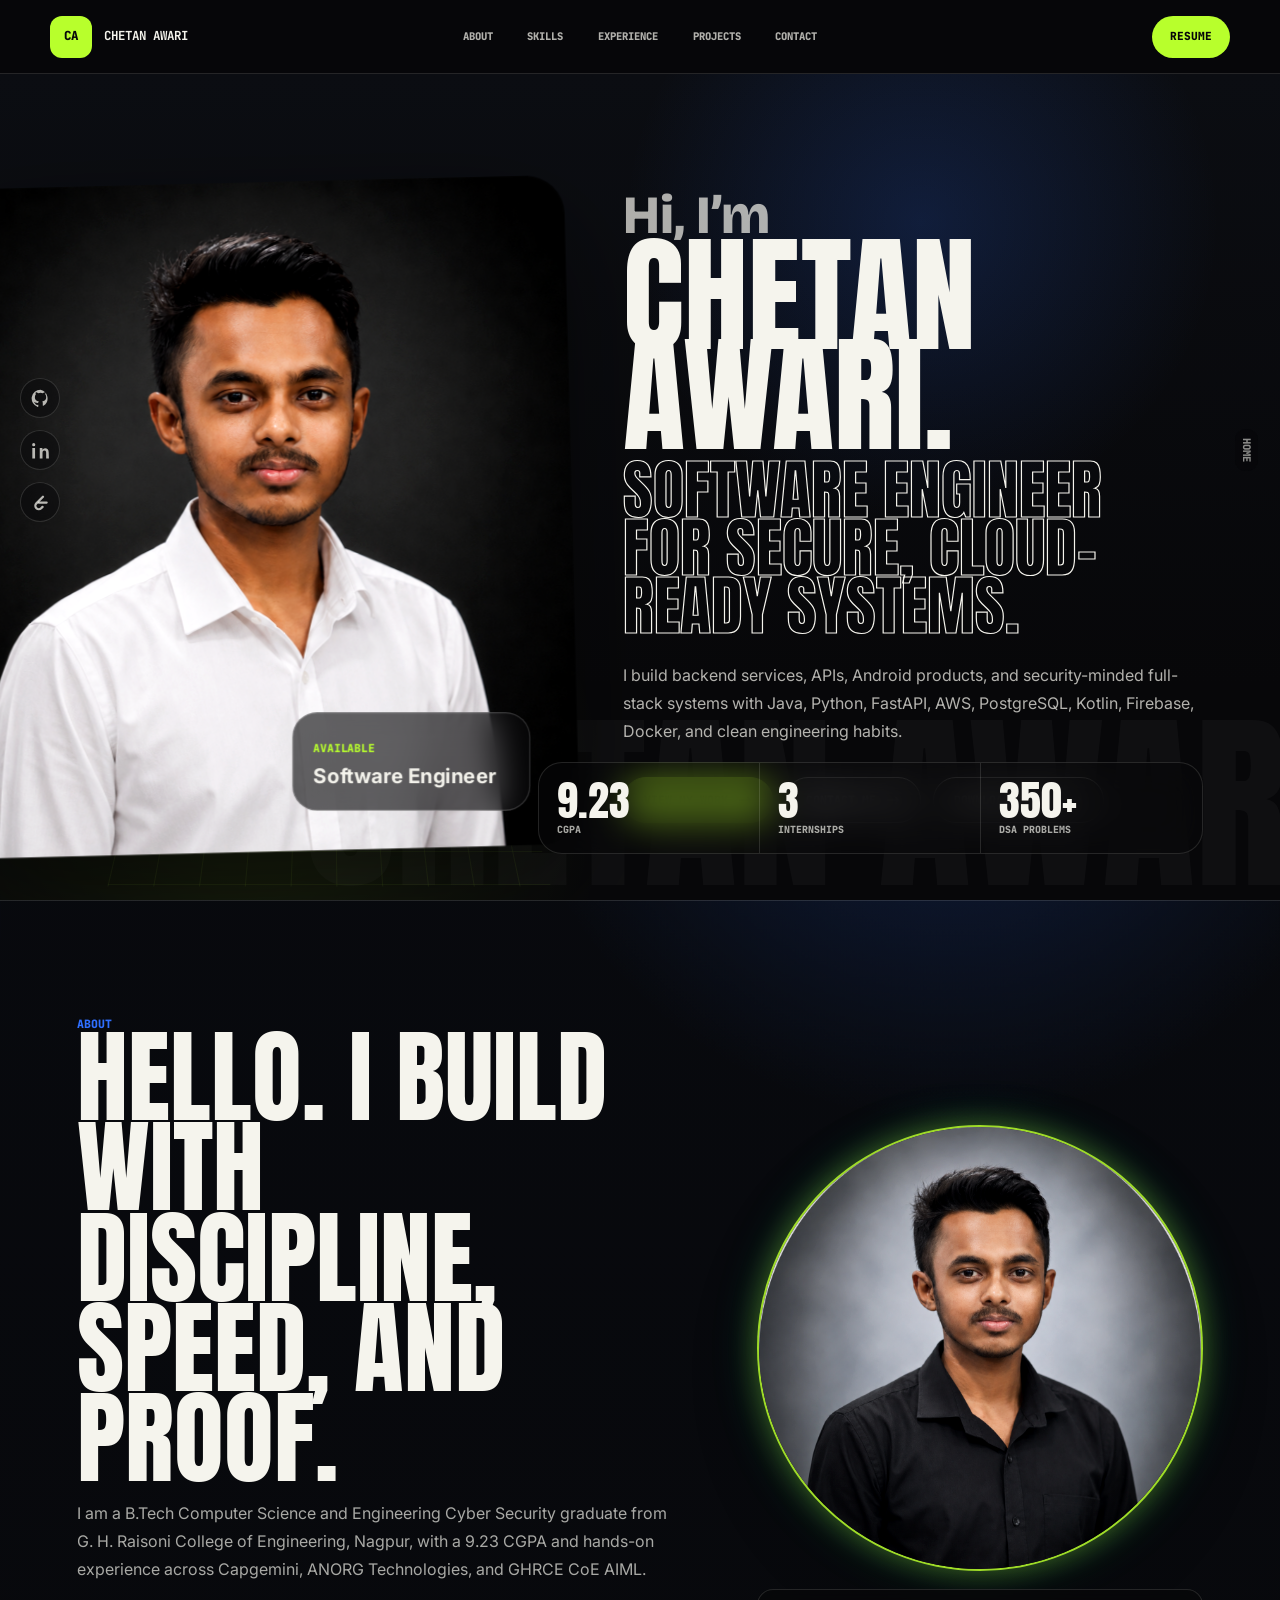
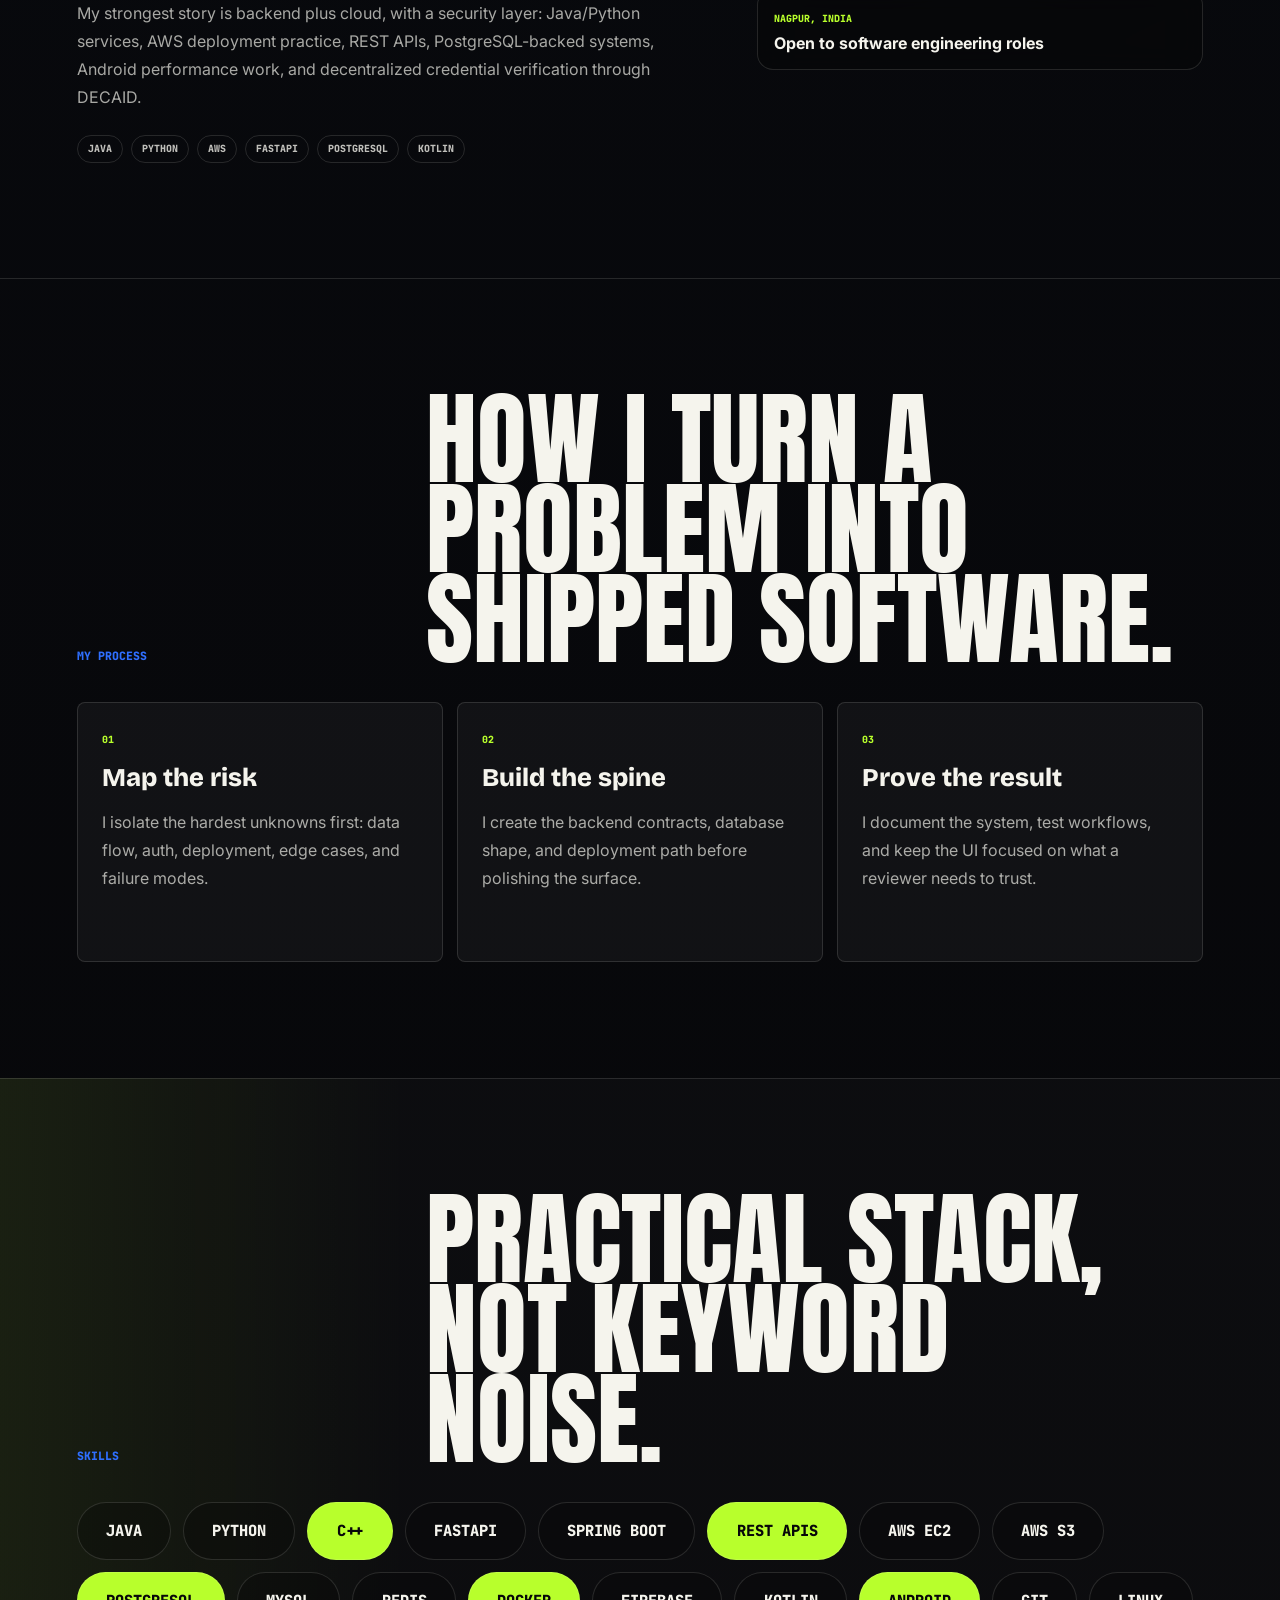
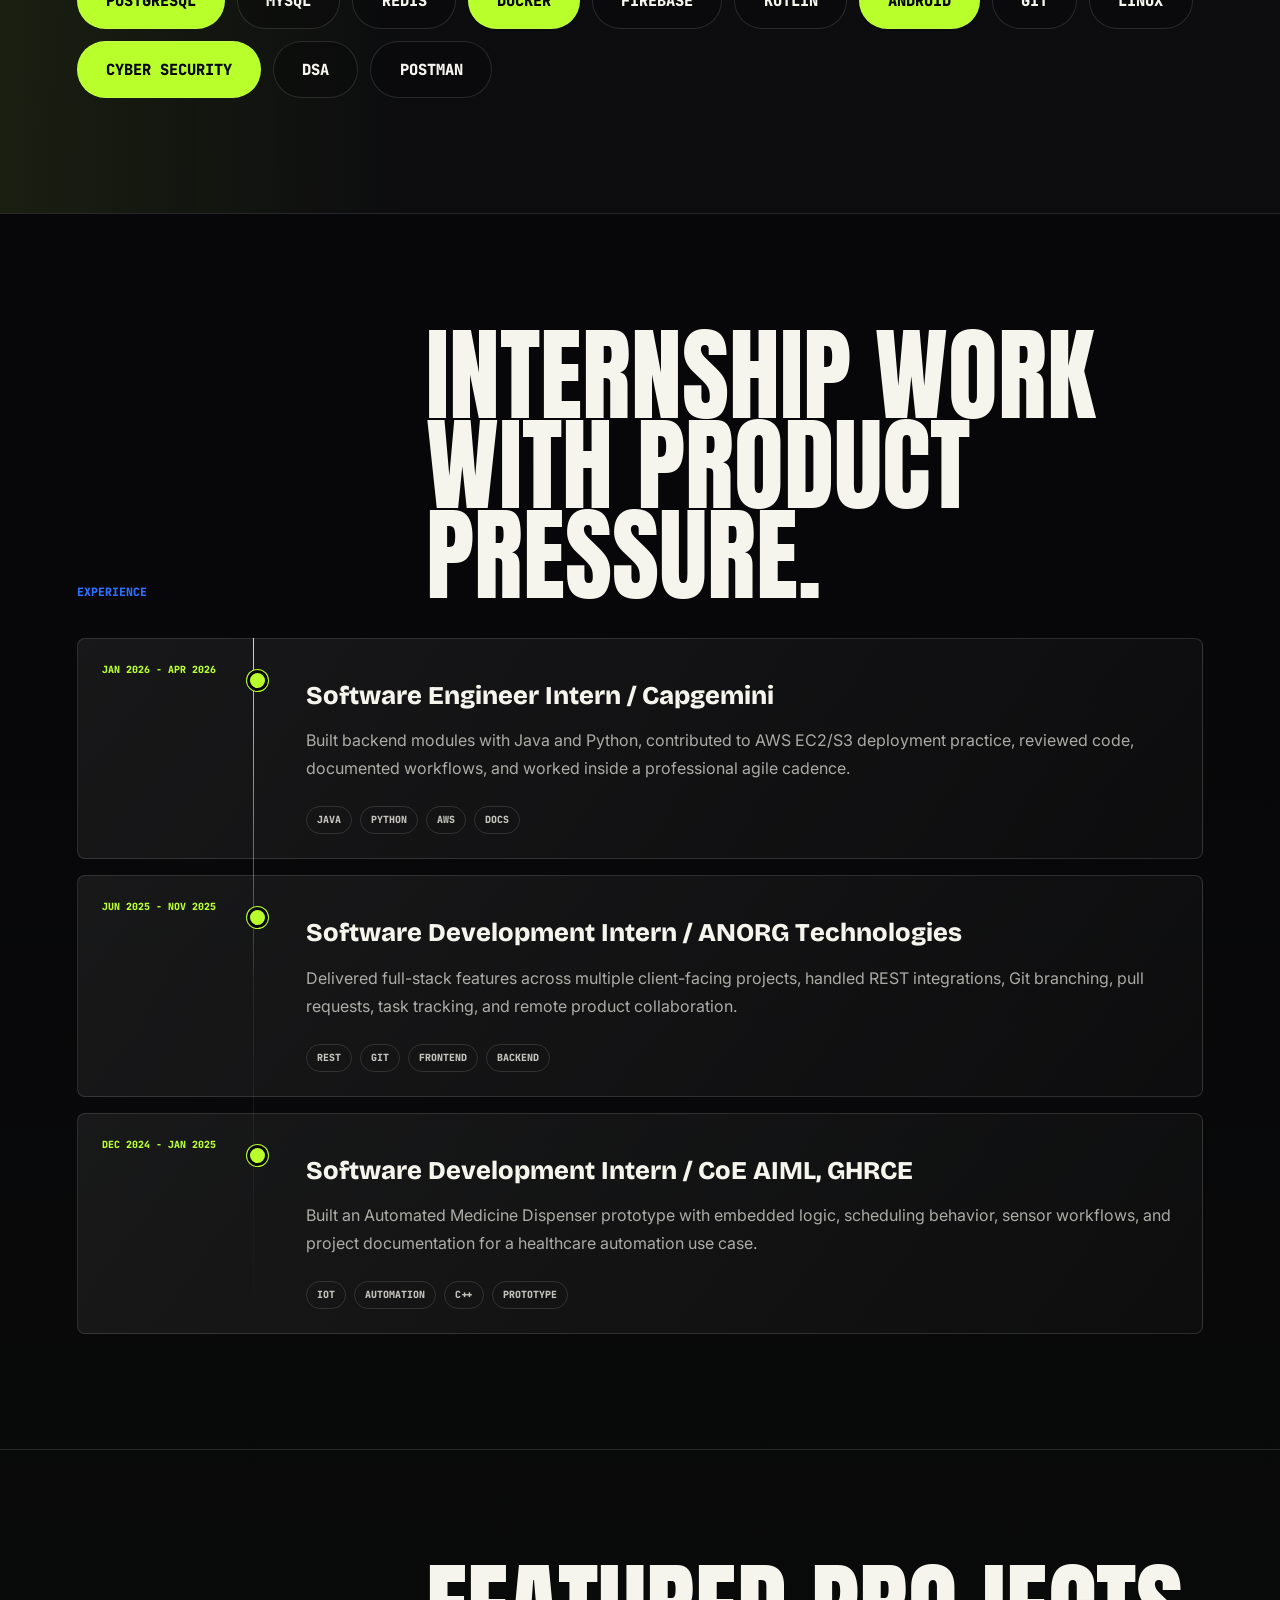
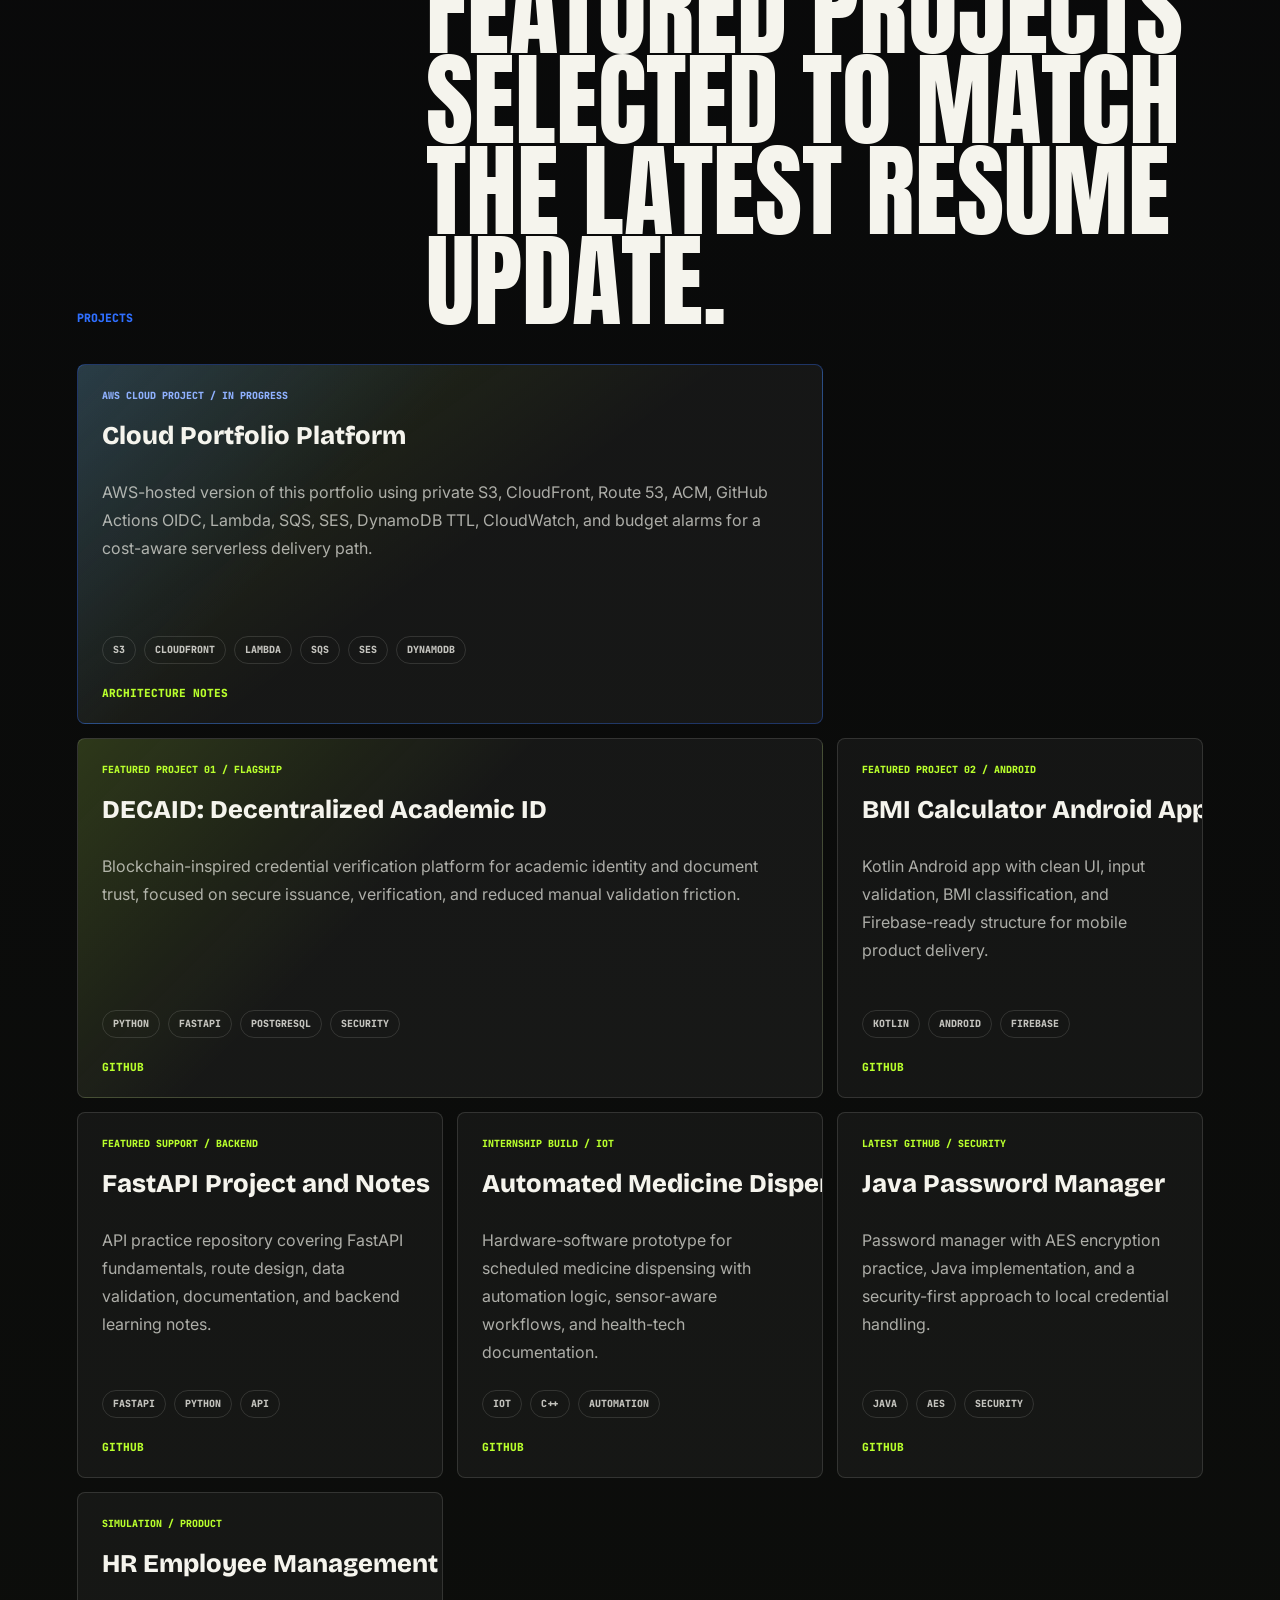
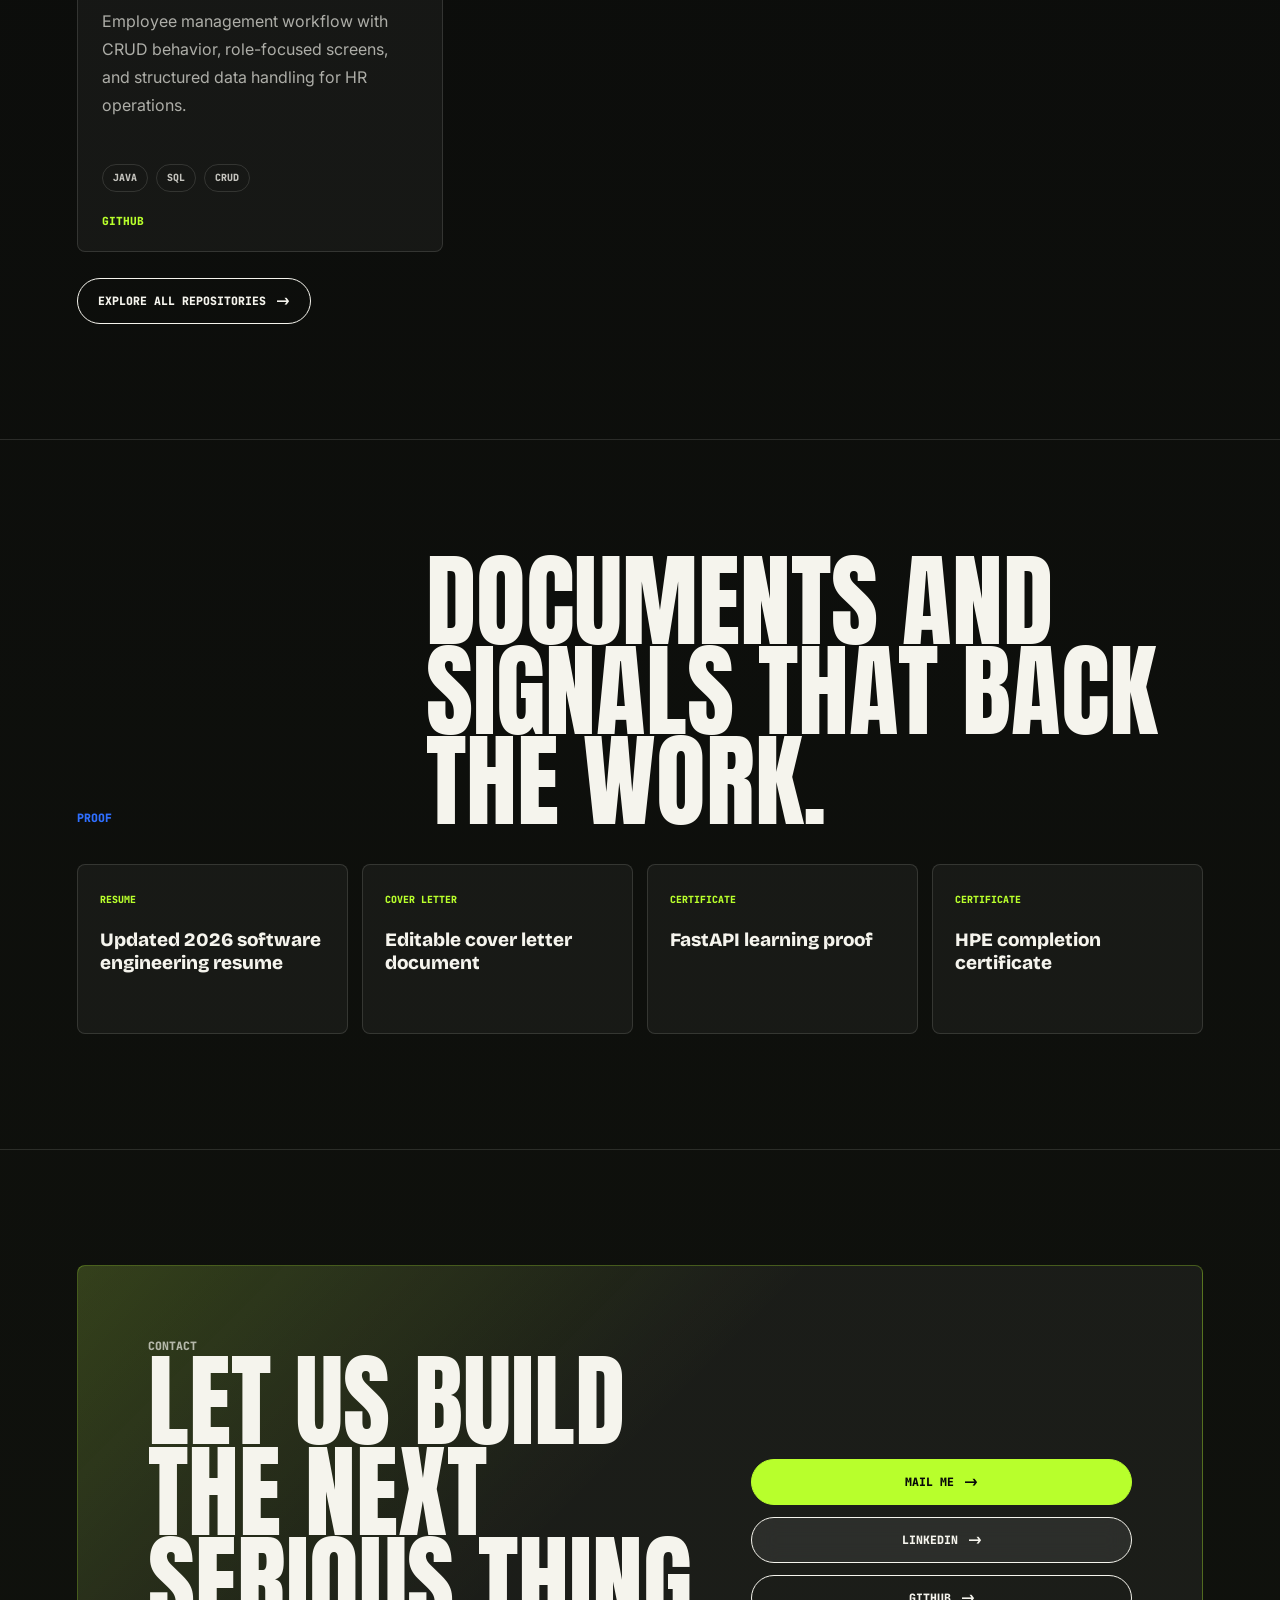
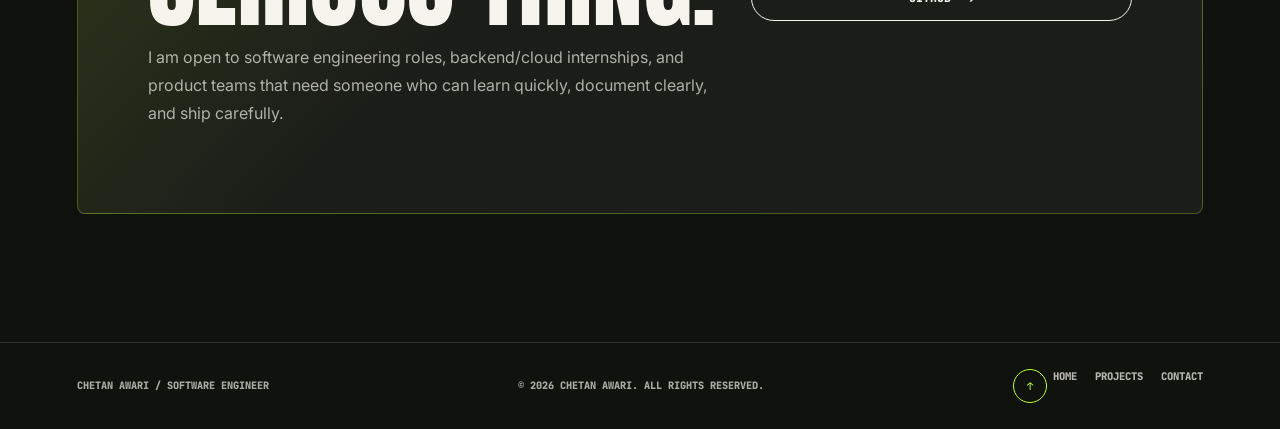
==== commit f19df2d9: "Prepare portfolio for AWS deployment" ====
--- a/index-redesign.html
+++ b/index-redesign.html
@@ -7,6 +7,7 @@
       name="description"
       content="Chetan Awari portfolio: software engineer focused on backend, cloud, cybersecurity, Android, FastAPI, Java, Python, AWS, and full-stack product work."
     />
+    <meta name="portfolio-event-endpoint" content="" />
     <title>Chetan Awari | Software Engineer</title>
     <link
       rel="icon"
@@ -45,23 +46,23 @@
         <a class="roll-link" href="#projects" data-roll="Projects">Projects</a>
         <a class="roll-link" href="#contact" data-roll="Contact">Contact</a>
       </nav>
-      <a class="nav-cta roll-link" href="assets/documents/Chetan_Awari_Resume_2026.pdf" target="_blank" rel="noreferrer" data-roll="Resume">
+      <a class="nav-cta roll-link" href="assets/documents/Chetan_Awari_Resume_2026.pdf" target="_blank" rel="noreferrer" data-roll="Resume" data-track="resume_open" data-track-label="Header resume">
         Resume
       </a>
     </header>
 
     <aside class="social-rail" aria-label="Social links">
-      <a href="https://github.com/mr-chetan-66" target="_blank" rel="noreferrer" aria-label="GitHub" data-label="GitHub">
+      <a href="https://github.com/mr-chetan-66" target="_blank" rel="noreferrer" aria-label="GitHub" data-label="GitHub" data-track="social_click" data-track-label="GitHub rail">
         <svg viewBox="0 0 24 24" aria-hidden="true">
           <path d="M12 .8a11.2 11.2 0 0 0-3.54 21.82c.56.1.76-.24.76-.54v-2.1c-3.1.67-3.75-1.32-3.75-1.32-.5-1.3-1.24-1.65-1.24-1.65-1.02-.7.08-.68.08-.68 1.13.08 1.73 1.16 1.73 1.16 1 .1 2.63.72 3.22-.4.1-.73.4-1.23.72-1.52-2.47-.28-5.07-1.24-5.07-5.52 0-1.22.44-2.22 1.16-3-.12-.28-.5-1.42.1-2.96 0 0 .94-.3 3.08 1.15a10.58 10.58 0 0 1 5.6 0c2.14-1.45 3.08-1.15 3.08-1.15.6 1.54.22 2.68.1 2.96.72.78 1.16 1.78 1.16 3 0 4.3-2.6 5.23-5.08 5.5.4.35.76 1.03.76 2.08v3.08c0 .3.2.65.77.54A11.2 11.2 0 0 0 12 .8Z" />
         </svg>
       </a>
-      <a href="https://linkedin.com/in/chetan-awari/" target="_blank" rel="noreferrer" aria-label="LinkedIn" data-label="LinkedIn">
+      <a href="https://linkedin.com/in/chetan-awari/" target="_blank" rel="noreferrer" aria-label="LinkedIn" data-label="LinkedIn" data-track="social_click" data-track-label="LinkedIn rail">
         <svg viewBox="0 0 24 24" aria-hidden="true">
           <path d="M5.15 8.74H1.66V22h3.49V8.74ZM5.43 4.63a2 2 0 1 0-4 0 2 2 0 0 0 4 0ZM22.34 14.38c0-3.55-1.9-5.2-4.43-5.2a3.82 3.82 0 0 0-3.46 1.9h-.05V8.74h-3.34V22h3.48v-6.56c0-1.73.33-3.4 2.47-3.4 2.1 0 2.13 1.97 2.13 3.51V22h3.48l-.28-7.62Z" />
         </svg>
       </a>
-      <a href="https://leetcode.com/u/Chetan_Awari/" target="_blank" rel="noreferrer" aria-label="LeetCode" data-label="LeetCode">
+      <a href="https://leetcode.com/u/Chetan_Awari/" target="_blank" rel="noreferrer" aria-label="LeetCode" data-label="LeetCode" data-track="social_click" data-track-label="LeetCode rail">
         <svg viewBox="0 0 24 24" aria-hidden="true">
           <path d="M16.1 3.8a1.44 1.44 0 0 0-2.04 0l-8.3 8.3a5.75 5.75 0 0 0 0 8.13 5.75 5.75 0 0 0 8.14 0l1.68-1.68a1.44 1.44 0 1 0-2.04-2.04l-1.68 1.68a2.87 2.87 0 0 1-4.06-4.06l8.3-8.3a1.44 1.44 0 0 0 0-2.03Z" />
           <path d="M9.8 13.5h9.95a1.44 1.44 0 1 0 0-2.88H9.8a1.44 1.44 0 1 0 0 2.88Z" />
@@ -96,9 +97,9 @@
             Java, Python, FastAPI, AWS, PostgreSQL, Kotlin, Firebase, Docker, and clean engineering habits.
           </p>
           <div class="hero-actions reveal">
-            <a class="btn primary" href="#projects">View My Work</a>
-            <a class="btn glass" href="#contact">Contact Me</a>
-            <a class="btn outline" href="assets/documents/Chetan_Awari_Resume_2026.pdf" target="_blank" rel="noreferrer">
+            <a class="btn primary" href="#projects" data-track="hero_action" data-track-label="View work">View My Work</a>
+            <a class="btn glass" href="#contact" data-track="hero_action" data-track-label="Contact">Contact Me</a>
+            <a class="btn outline" href="assets/documents/Chetan_Awari_Resume_2026.pdf" target="_blank" rel="noreferrer" data-track="resume_open" data-track-label="Hero resume">
               Download Resume
             </a>
           </div>
@@ -191,9 +192,9 @@
         </div>
         <div class="experience-board">
           <article class="experience-card reveal">
-            <div class="exp-date">Sep 2024 - Nov 2024</div>
+            <div class="exp-date">Jan 2026 - Apr 2026</div>
             <div class="exp-body">
-              <h3>Software Engineer Intern / Capgemini</h3>
+              <h3 class="roll-link">Software Engineer Intern / Capgemini</h3>
               <p>
                 Built backend modules with Java and Python, contributed to AWS EC2/S3 deployment practice,
                 reviewed code, documented workflows, and worked inside a professional agile cadence.
@@ -202,9 +203,9 @@
             </div>
           </article>
           <article class="experience-card reveal">
-            <div class="exp-date">Feb 2024 - Jun 2024</div>
+            <div class="exp-date">Jun 2025 - Nov 2025</div>
             <div class="exp-body">
-              <h3>Software Development Intern / ANORG Technologies</h3>
+              <h3 class="roll-link">Software Development Intern / ANORG Technologies</h3>
               <p>
                 Delivered full-stack features across multiple client-facing projects, handled REST integrations,
                 Git branching, pull requests, task tracking, and remote product collaboration.
@@ -213,9 +214,9 @@
             </div>
           </article>
           <article class="experience-card reveal">
-            <div class="exp-date">Aug 2023 - Dec 2023</div>
+            <div class="exp-date">Dec 2024 - Jan 2025</div>
             <div class="exp-body">
-              <h3>Software Development Intern / CoE AIML, GHRCE</h3>
+              <h3 class="roll-link">Software Development Intern / CoE AIML, GHRCE</h3>
               <p>
                 Built an Automated Medicine Dispenser prototype with embedded logic, scheduling behavior,
                 sensor workflows, and project documentation for a healthcare automation use case.
@@ -232,6 +233,16 @@
           <h2>Featured projects selected to match the latest resume update.</h2>
         </div>
         <div class="projects-grid">
+          <article class="project-card featured cloud-project reveal">
+            <span class="project-label">AWS Cloud Project / In Progress</span>
+            <h3 class="roll-link">Cloud Portfolio Platform</h3>
+            <p>
+              AWS-hosted version of this portfolio using private S3, CloudFront, Route 53, ACM, GitHub Actions OIDC,
+              Lambda, SQS, SES, DynamoDB TTL, CloudWatch, and budget alarms for a cost-aware serverless delivery path.
+            </p>
+            <div class="project-stack"><span>S3</span><span>CloudFront</span><span>Lambda</span><span>SQS</span><span>SES</span><span>DynamoDB</span></div>
+            <a class="project-link" href="docs/aws-architecture.md" data-track="project_click" data-track-label="Cloud Portfolio Platform">Architecture Notes</a>
+          </article>
           <article class="project-card featured reveal">
             <span class="project-label">Featured Project 01 / Flagship</span>
             <h3 class="roll-link">DECAID: Decentralized Academic ID</h3>
@@ -240,7 +251,7 @@
               focused on secure issuance, verification, and reduced manual validation friction.
             </p>
             <div class="project-stack"><span>Python</span><span>FastAPI</span><span>PostgreSQL</span><span>Security</span></div>
-            <a class="project-link" href="https://github.com/mr-chetan-66/DECAID" target="_blank" rel="noreferrer">GitHub</a>
+            <a class="project-link" href="https://github.com/mr-chetan-66/DECAID" target="_blank" rel="noreferrer" data-track="project_click" data-track-label="DECAID">GitHub</a>
           </article>
           <article class="project-card reveal">
             <span class="project-label">Featured Project 02 / Android</span>
@@ -250,7 +261,7 @@
               structure for mobile product delivery.
             </p>
             <div class="project-stack"><span>Kotlin</span><span>Android</span><span>Firebase</span></div>
-            <a class="project-link" href="https://github.com/mr-chetan-66/bmi_calculator_android_app" target="_blank" rel="noreferrer">GitHub</a>
+            <a class="project-link" href="https://github.com/mr-chetan-66/bmi_calculator_android_app" target="_blank" rel="noreferrer" data-track="project_click" data-track-label="BMI Calculator">GitHub</a>
           </article>
           <article class="project-card reveal">
             <span class="project-label">Featured Support / Backend</span>
@@ -260,7 +271,7 @@
               documentation, and backend learning notes.
             </p>
             <div class="project-stack"><span>FastAPI</span><span>Python</span><span>API</span></div>
-            <a class="project-link" href="https://github.com/mr-chetan-66/FastAPI" target="_blank" rel="noreferrer">GitHub</a>
+            <a class="project-link" href="https://github.com/mr-chetan-66/FastAPI" target="_blank" rel="noreferrer" data-track="project_click" data-track-label="FastAPI">GitHub</a>
           </article>
           <article class="project-card reveal">
             <span class="project-label">Internship Build / IoT</span>
@@ -270,7 +281,7 @@
               sensor-aware workflows, and health-tech documentation.
             </p>
             <div class="project-stack"><span>IoT</span><span>C++</span><span>Automation</span></div>
-            <a class="project-link" href="https://github.com/mr-chetan-66/Automated-Medicine-Dispenser-AMDs-" target="_blank" rel="noreferrer">GitHub</a>
+            <a class="project-link" href="https://github.com/mr-chetan-66/Automated-Medicine-Dispenser-AMDs-" target="_blank" rel="noreferrer" data-track="project_click" data-track-label="Automated Medicine Dispenser">GitHub</a>
           </article>
           <article class="project-card reveal">
             <span class="project-label">Latest GitHub / Security</span>
@@ -280,7 +291,7 @@
               approach to local credential handling.
             </p>
             <div class="project-stack"><span>Java</span><span>AES</span><span>Security</span></div>
-            <a class="project-link" href="https://github.com/mr-chetan-66/Java-Password-Manager-with-AES-Encryption" target="_blank" rel="noreferrer">GitHub</a>
+            <a class="project-link" href="https://github.com/mr-chetan-66/Java-Password-Manager-with-AES-Encryption" target="_blank" rel="noreferrer" data-track="project_click" data-track-label="Java Password Manager">GitHub</a>
           </article>
           <article class="project-card reveal">
             <span class="project-label">Simulation / Product</span>
@@ -290,11 +301,11 @@
               data handling for HR operations.
             </p>
             <div class="project-stack"><span>Java</span><span>SQL</span><span>CRUD</span></div>
-            <a class="project-link" href="https://github.com/mr-chetan-66/HR_Employee_Mgmt_Portal" target="_blank" rel="noreferrer">GitHub</a>
+            <a class="project-link" href="https://github.com/mr-chetan-66/HR_Employee_Mgmt_Portal" target="_blank" rel="noreferrer" data-track="project_click" data-track-label="HR Employee Management Portal">GitHub</a>
           </article>
         </div>
         <div class="projects-action reveal">
-          <a class="btn outline" href="https://github.com/mr-chetan-66" target="_blank" rel="noreferrer">Explore All Repositories</a>
+          <a class="btn outline" href="https://github.com/mr-chetan-66" target="_blank" rel="noreferrer" data-track="github_click" data-track-label="Explore all repositories">Explore All Repositories</a>
         </div>
       </section>
 
@@ -304,7 +315,7 @@
           <h2>Documents and signals that back the work.</h2>
         </div>
         <div class="proof-grid">
-          <a class="proof-card reveal" href="assets/documents/Chetan_Awari_Resume_2026.pdf" target="_blank" rel="noreferrer">
+          <a class="proof-card reveal" href="assets/documents/Chetan_Awari_Resume_2026.pdf" target="_blank" rel="noreferrer" data-track="resume_open" data-track-label="Proof resume">
             <span>Resume</span>
             <strong>Updated 2026 software engineering resume</strong>
           </a>
@@ -339,18 +350,18 @@
                 Mail Me
               </button>
               <div class="email-options" id="emailOptions" role="menu" aria-label="Choose email service">
-                <a role="menuitem" href="mailto:chetanawari2002@gmail.com">
+                <a role="menuitem" href="mailto:chetanawari2002@gmail.com" data-track="email_click" data-track-label="Gmail">
                   <span>Gmail</span>
                   <strong>chetanawari2002@gmail.com</strong>
                 </a>
-                <a role="menuitem" href="mailto:chetanawari2002@outlook.com">
+                <a role="menuitem" href="mailto:chetanawari2002@outlook.com" data-track="email_click" data-track-label="Outlook">
                   <span>Outlook</span>
                   <strong>chetanawari2002@outlook.com</strong>
                 </a>
               </div>
             </div>
-            <a class="btn glass roll-link" href="https://linkedin.com/in/chetan-awari/" target="_blank" rel="noreferrer">LinkedIn</a>
-            <a class="btn outline roll-link" href="https://github.com/mr-chetan-66" target="_blank" rel="noreferrer">GitHub</a>
+            <a class="btn glass roll-link" href="https://linkedin.com/in/chetan-awari/" target="_blank" rel="noreferrer" data-track="social_click" data-track-label="LinkedIn contact">LinkedIn</a>
+            <a class="btn outline roll-link" href="https://github.com/mr-chetan-66" target="_blank" rel="noreferrer" data-track="social_click" data-track-label="GitHub contact">GitHub</a>
           </div>
         </div>
       </section>
@@ -358,6 +369,7 @@
 
     <footer class="site-footer">
       <p>Chetan Awari / Software Engineer</p>
+      <p>© 2026 Chetan Awari. All rights reserved.</p>
       <nav aria-label="Footer links">
         <a href="#home" class="footer-back-to-top" data-hover="Back to top">Home</a>
         <a href="#projects">Projects</a>
--- a/styles.css
+++ b/styles.css
@@ -995,6 +995,18 @@
     rgba(255, 255, 255, 0.05);
 }
 
+.project-card.cloud-project {
+  border-color: rgba(47, 111, 255, 0.34);
+  background:
+    linear-gradient(135deg, rgba(47, 111, 255, 0.2), transparent 36%),
+    linear-gradient(145deg, rgba(184, 255, 44, 0.11), transparent 52%),
+    rgba(255, 255, 255, 0.05);
+}
+
+.project-card.cloud-project .project-label {
+  color: #8fb1ff;
+}
+
 .project-card:hover {
   transform: translateY(-4px);
   border-color: rgba(184, 255, 44, 0.45);
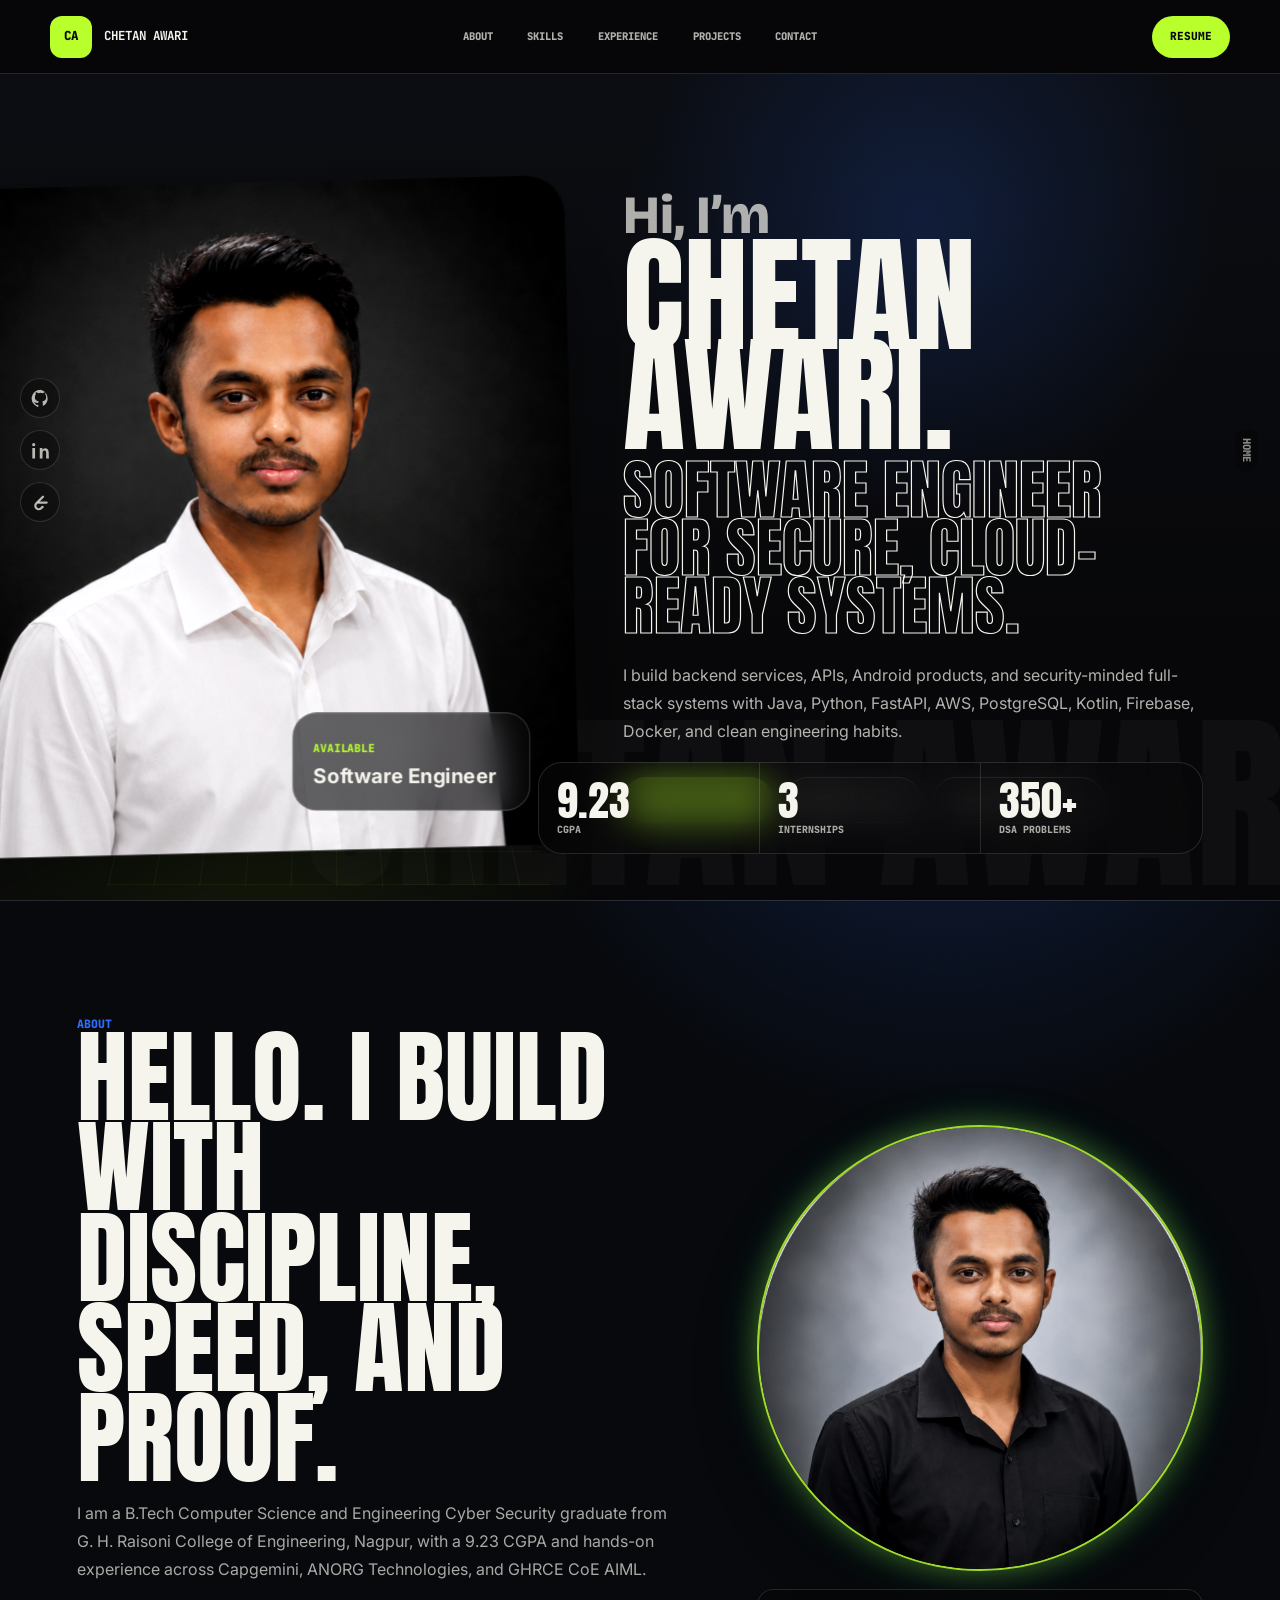
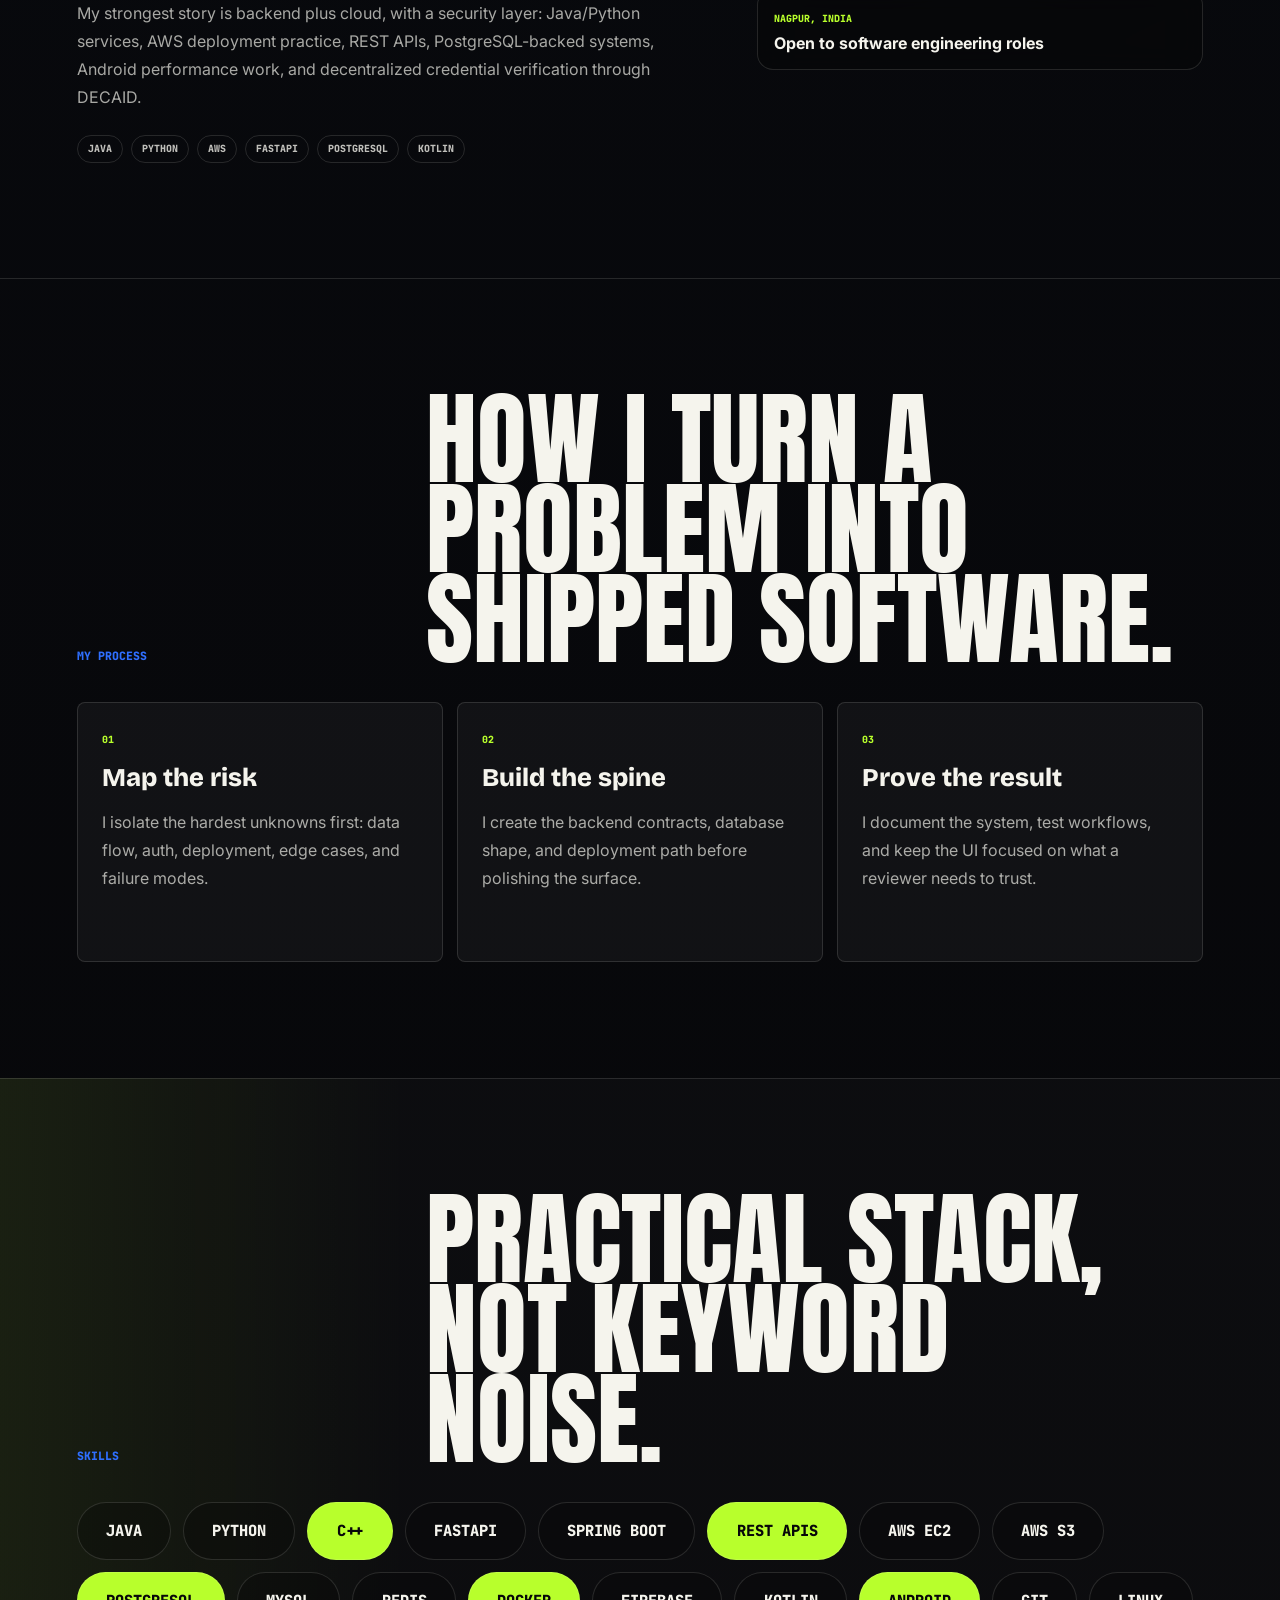
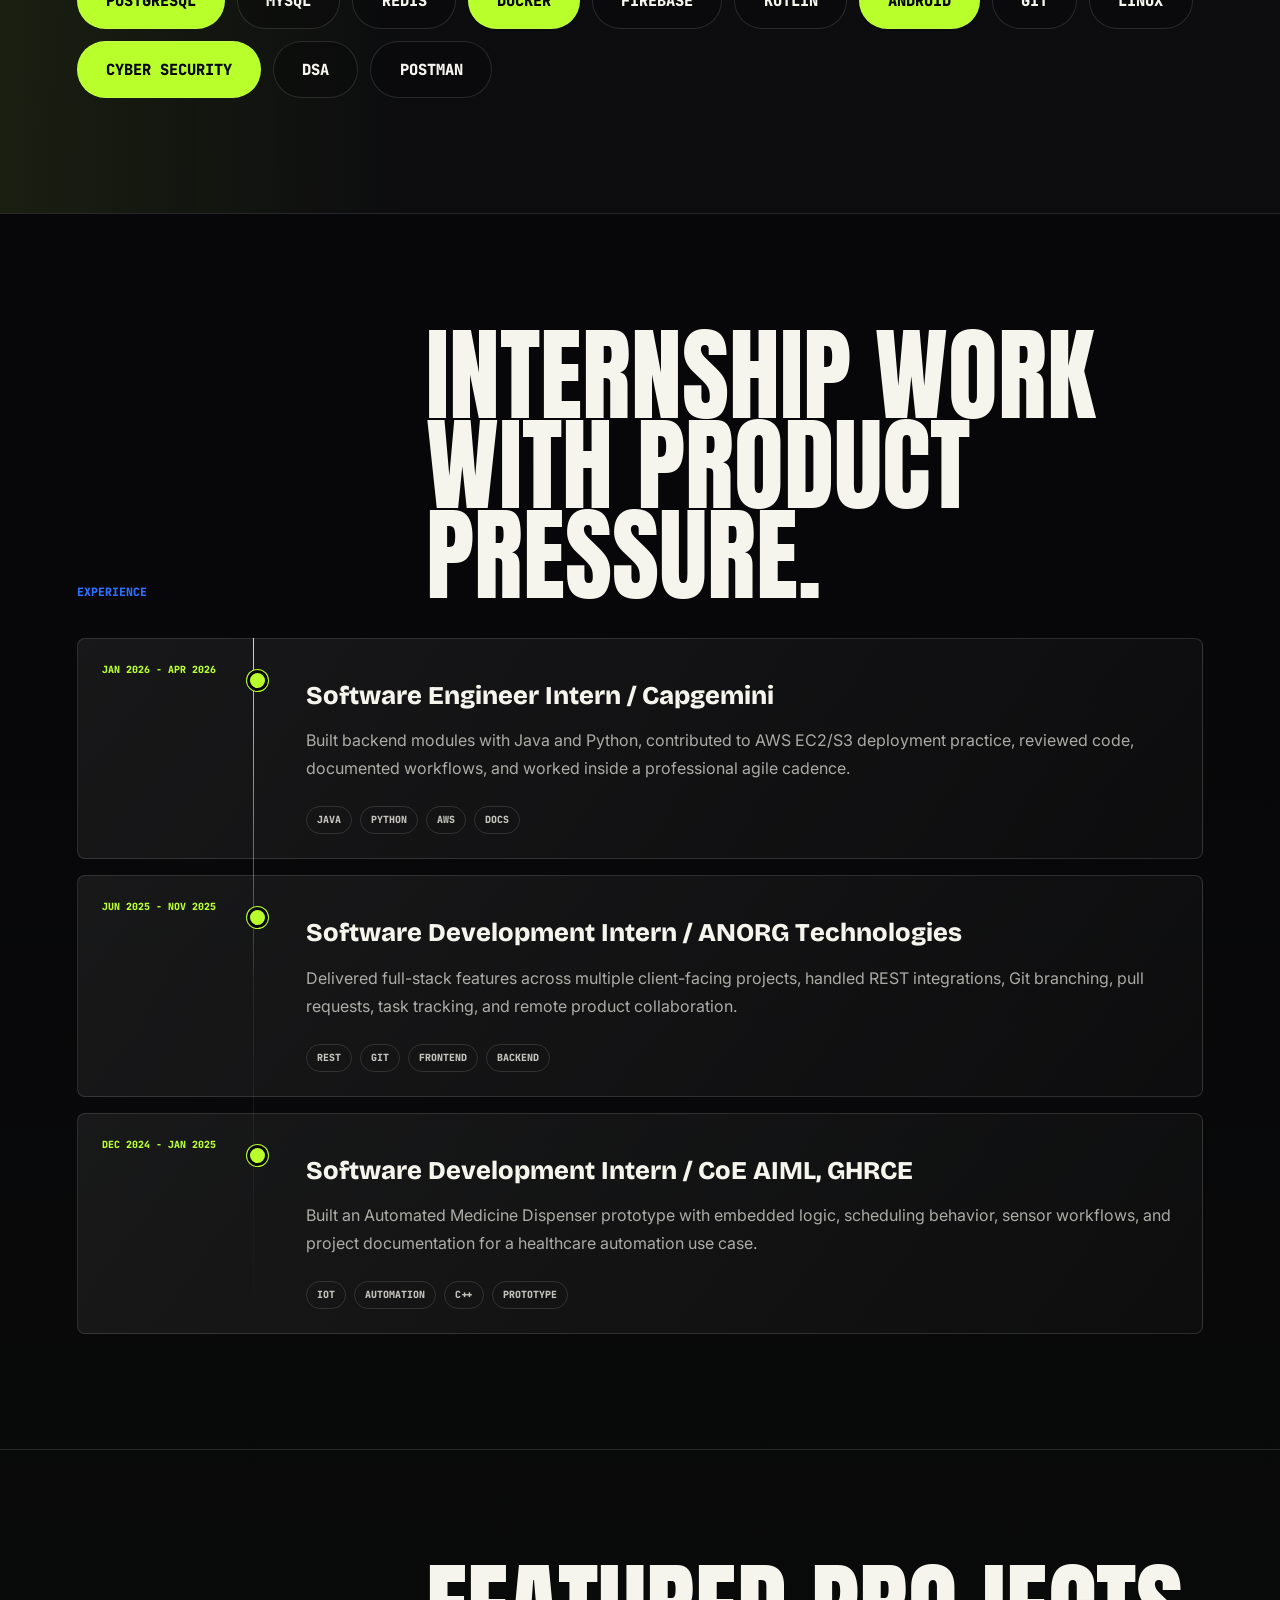
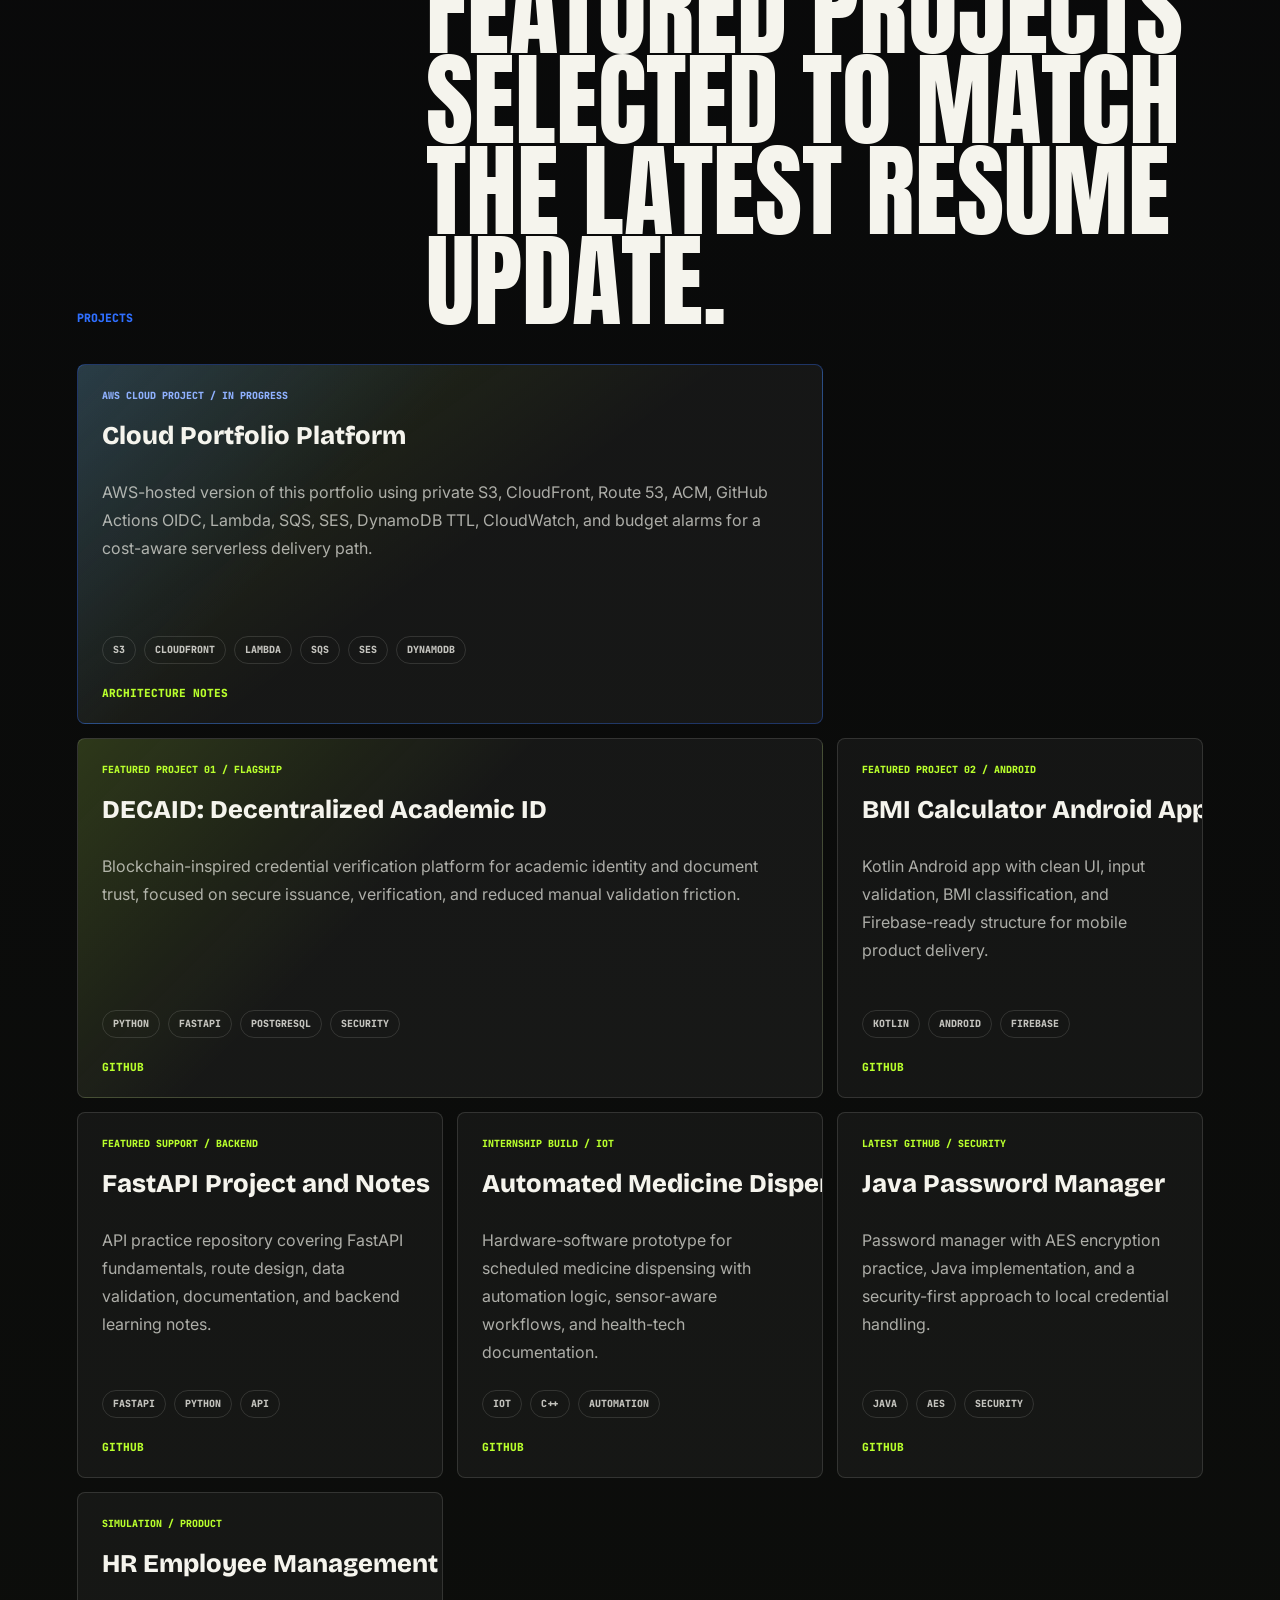
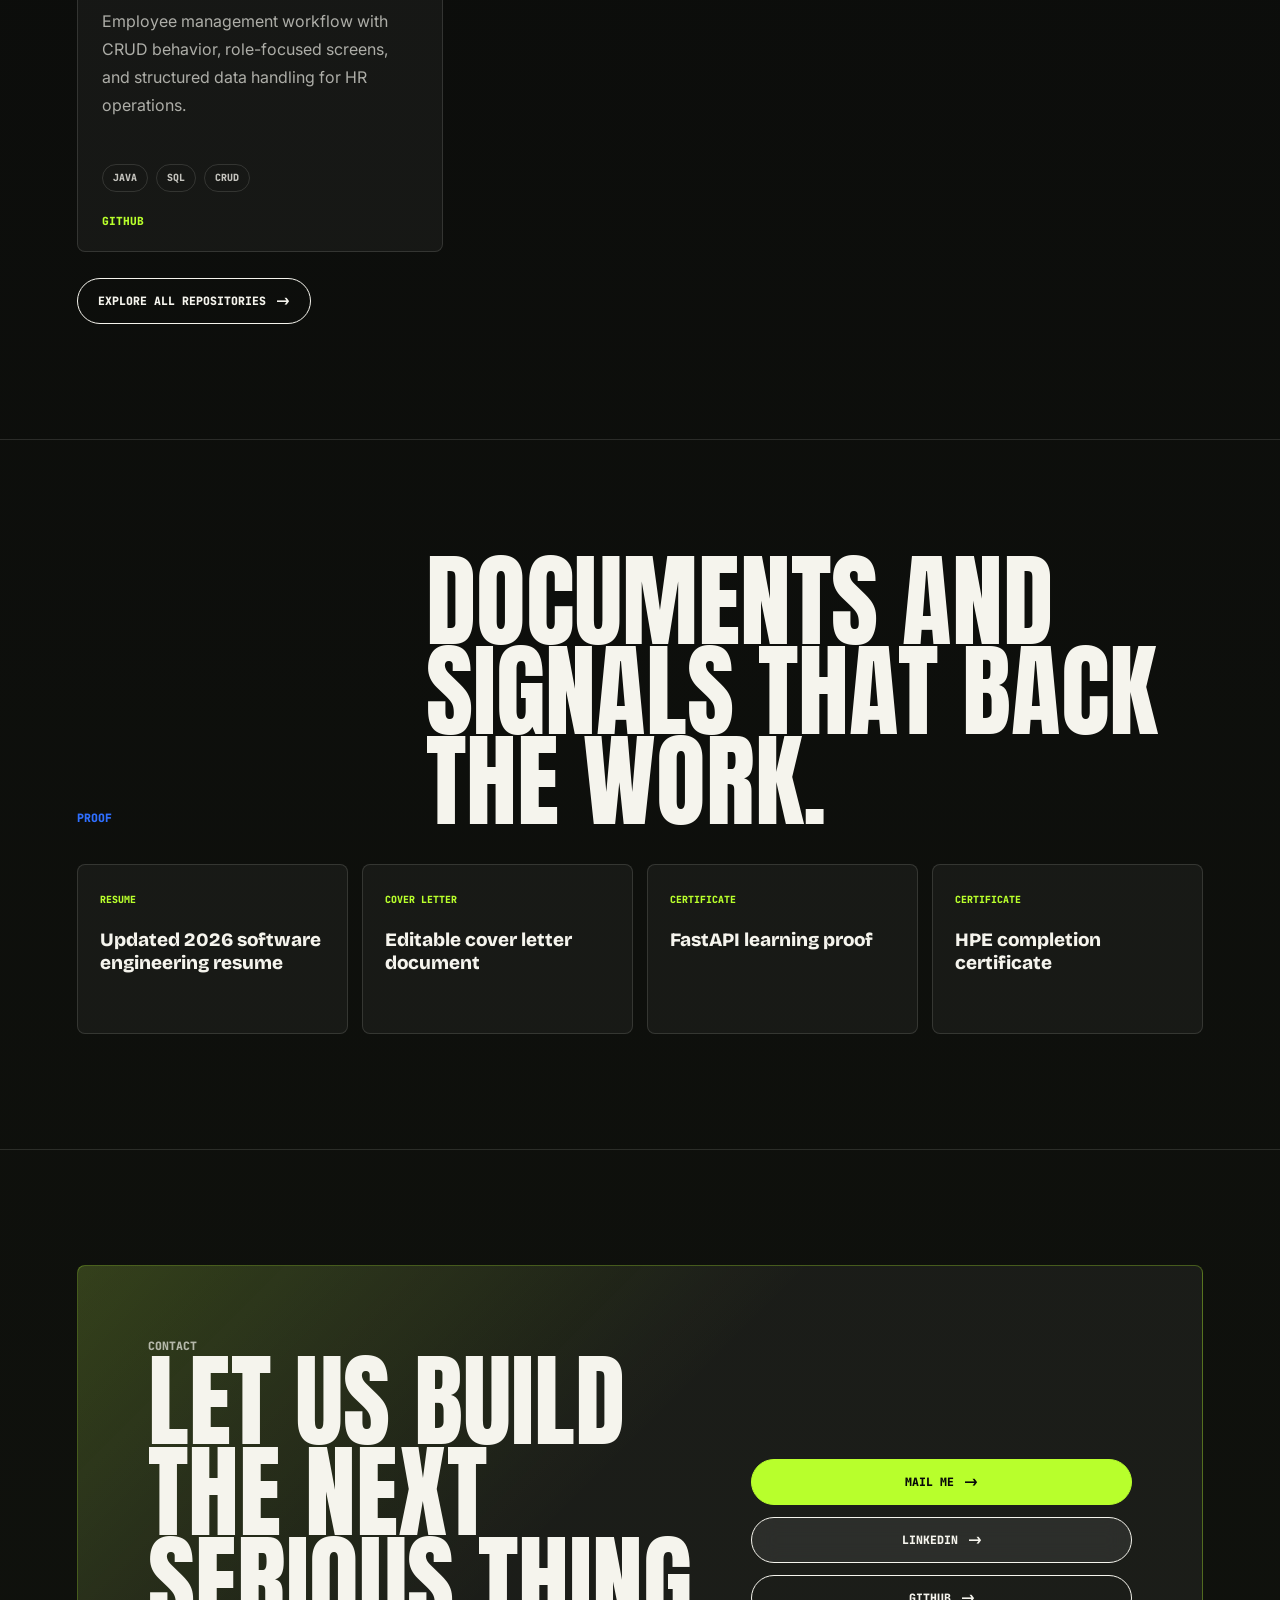
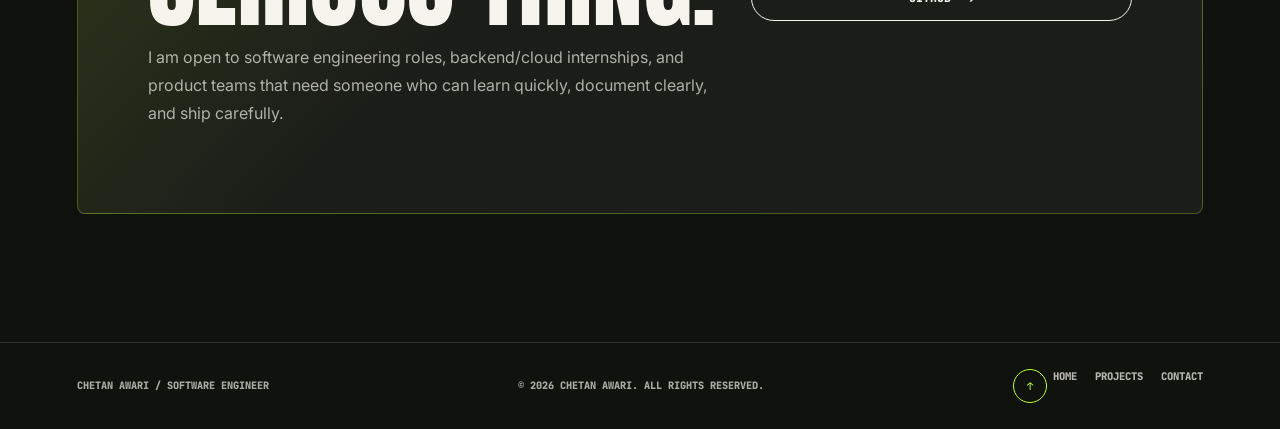
==== commit bba89f88: "Connect portfolio event tracking endpoint" ====
--- a/index-redesign.html
+++ b/index-redesign.html
@@ -7,7 +7,7 @@
       name="description"
       content="Chetan Awari portfolio: software engineer focused on backend, cloud, cybersecurity, Android, FastAPI, Java, Python, AWS, and full-stack product work."
     />
-    <meta name="portfolio-event-endpoint" content="" />
+    <meta name="portfolio-event-endpoint" content="https://ysvig6jkrng3h2y35qguyjv5240uzpyz.lambda-url.ap-south-1.on.aws/" />
     <title>Chetan Awari | Software Engineer</title>
     <link
       rel="icon"
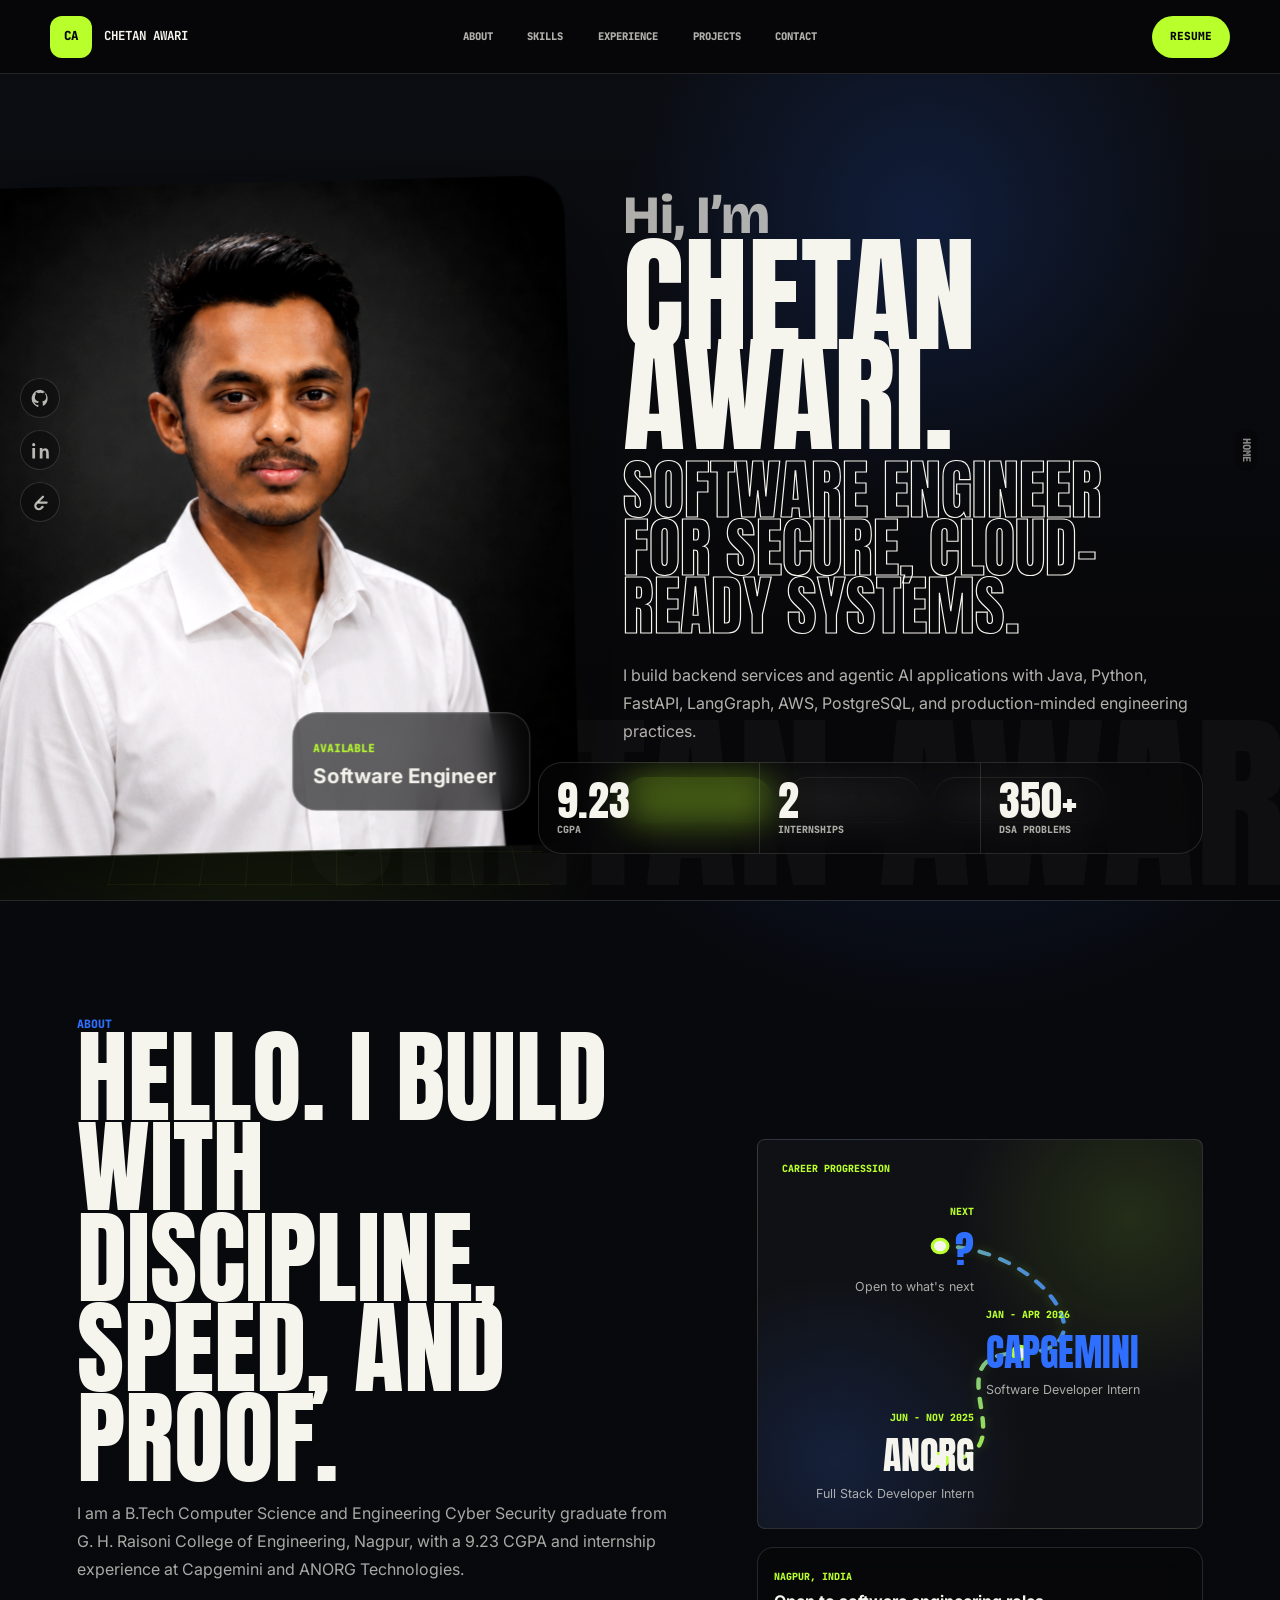
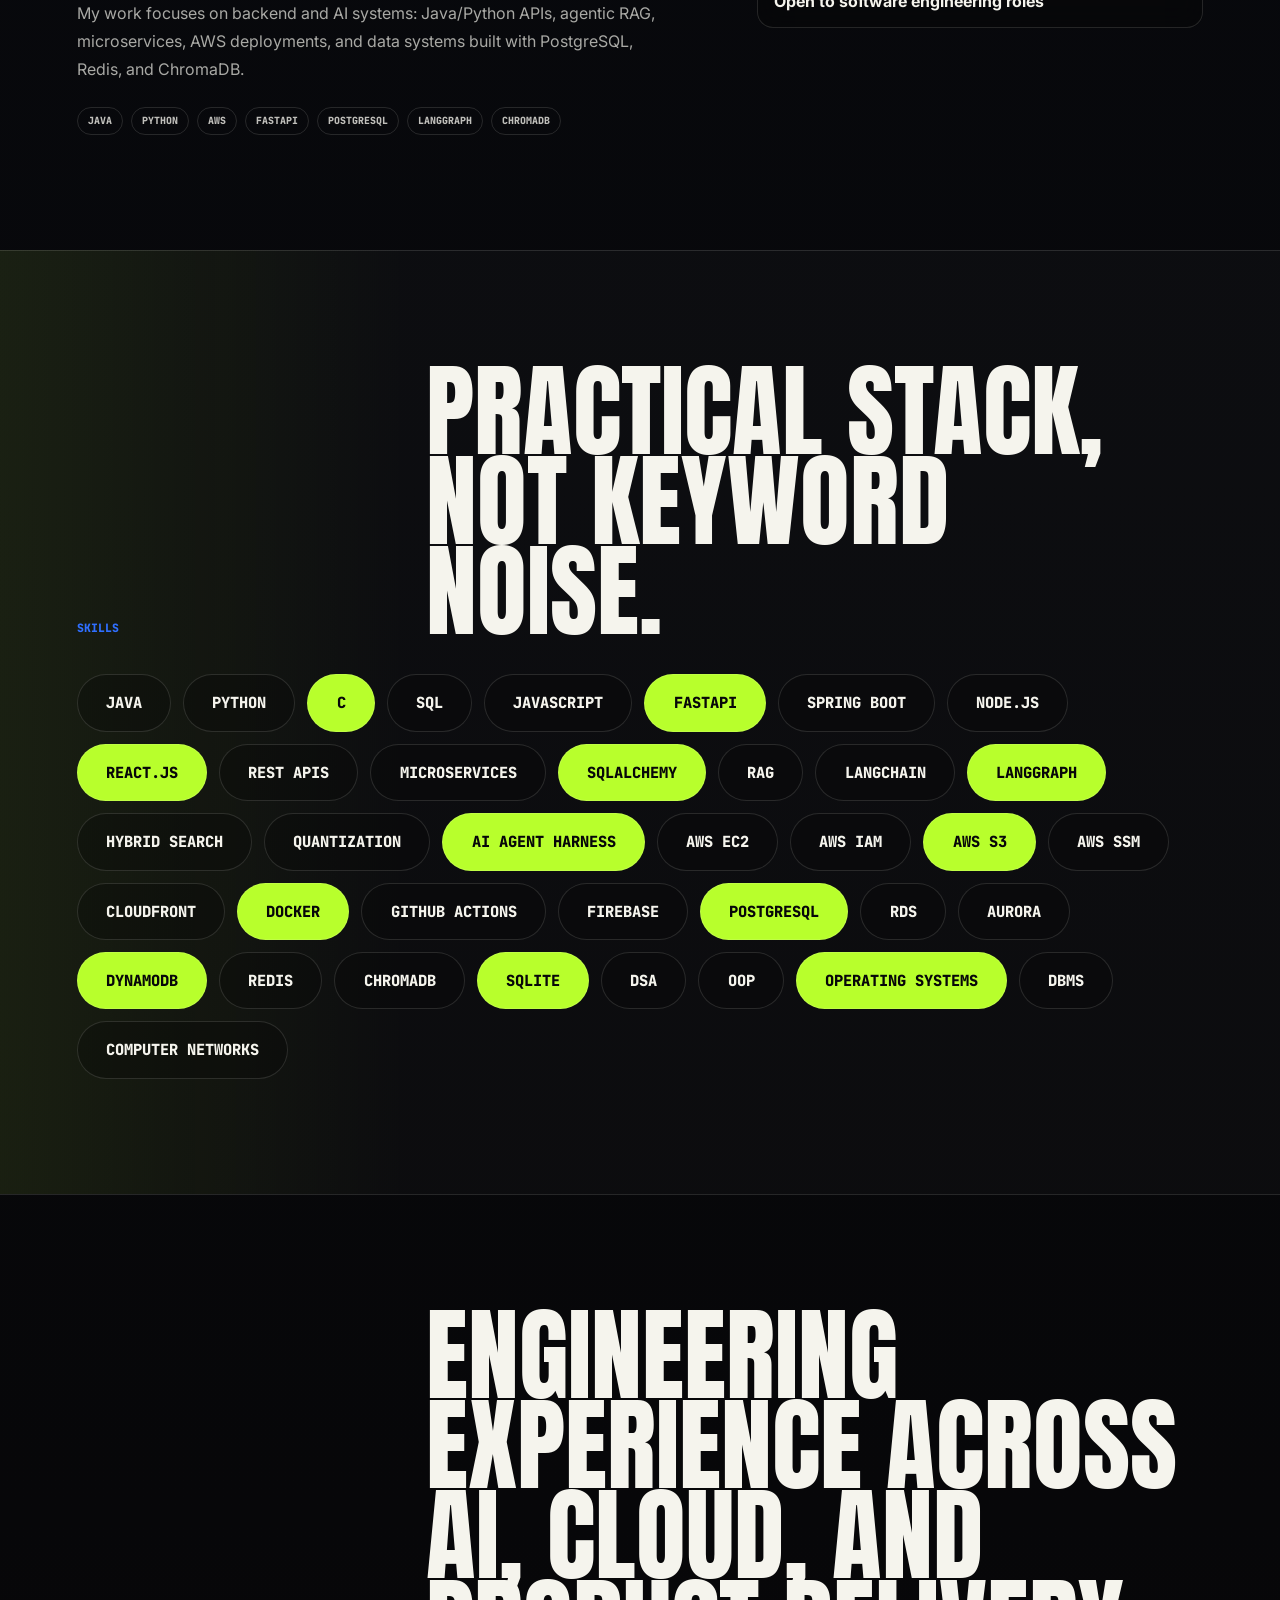
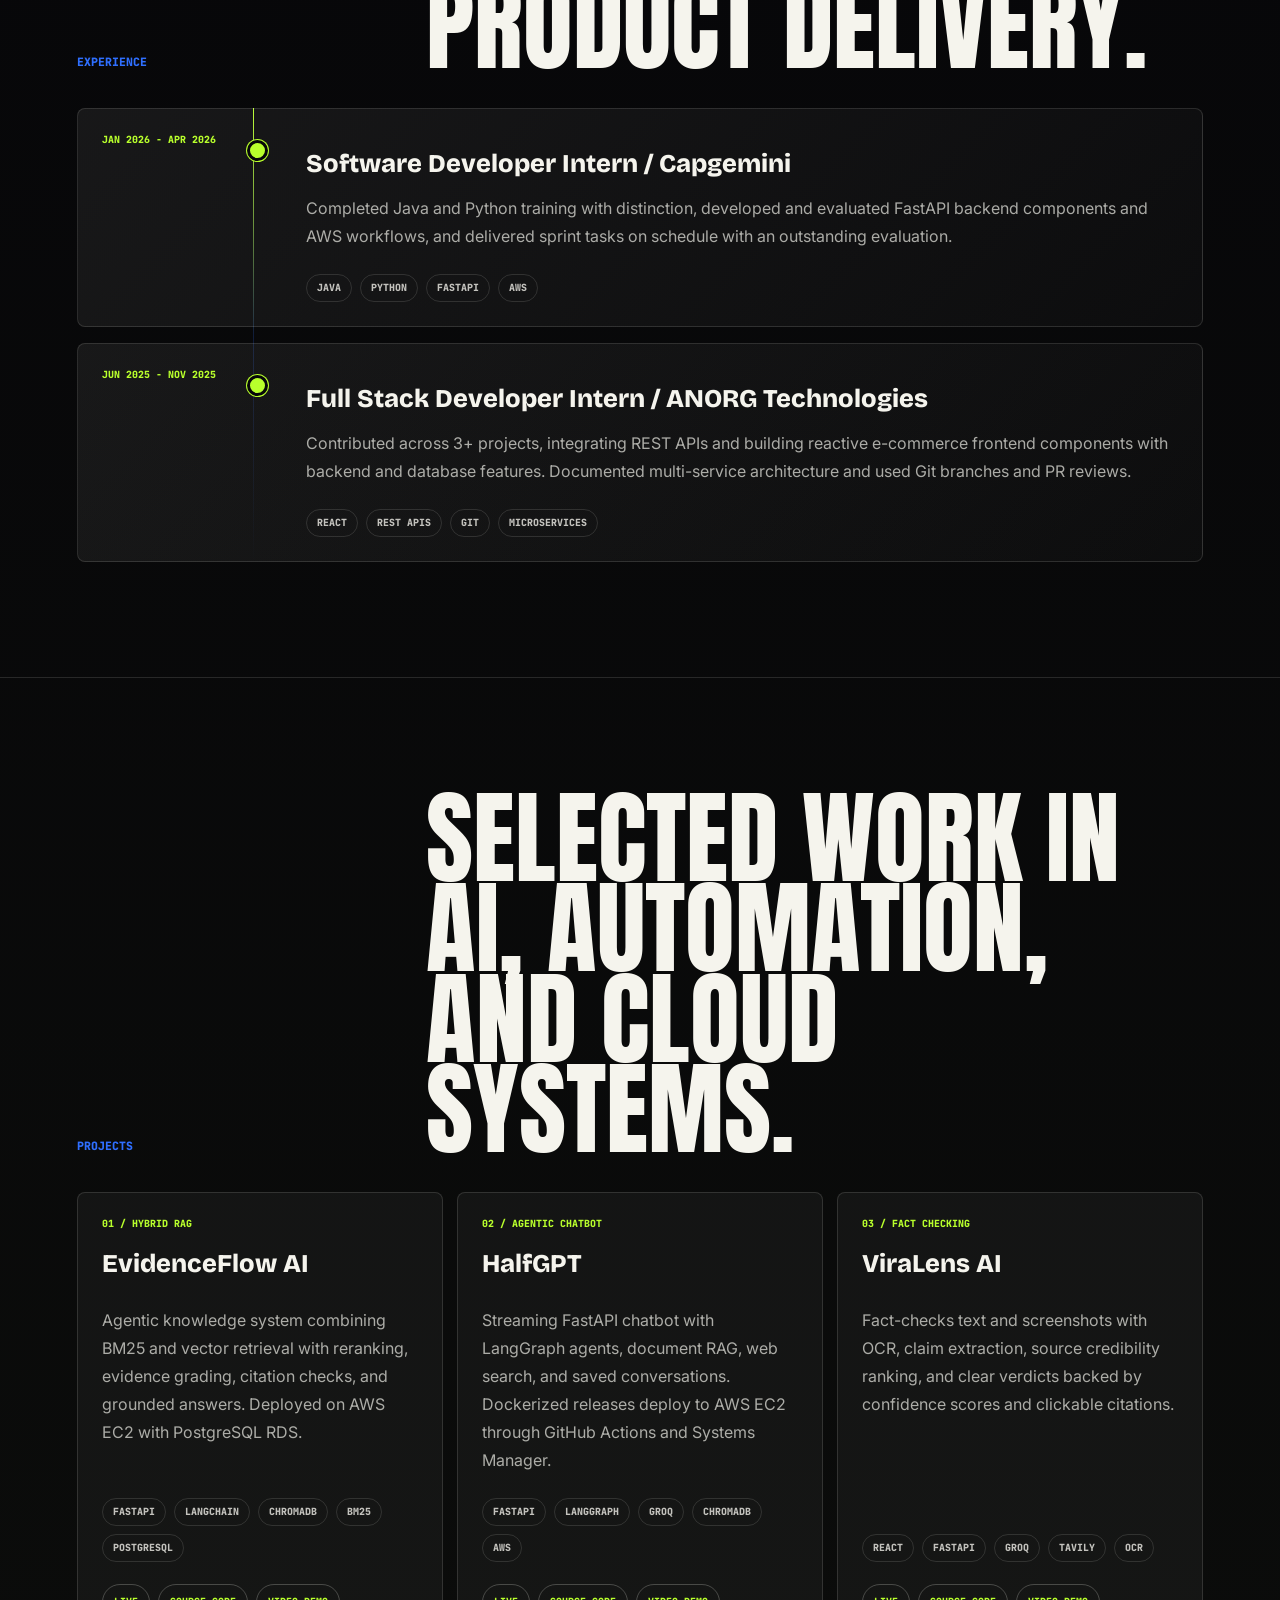
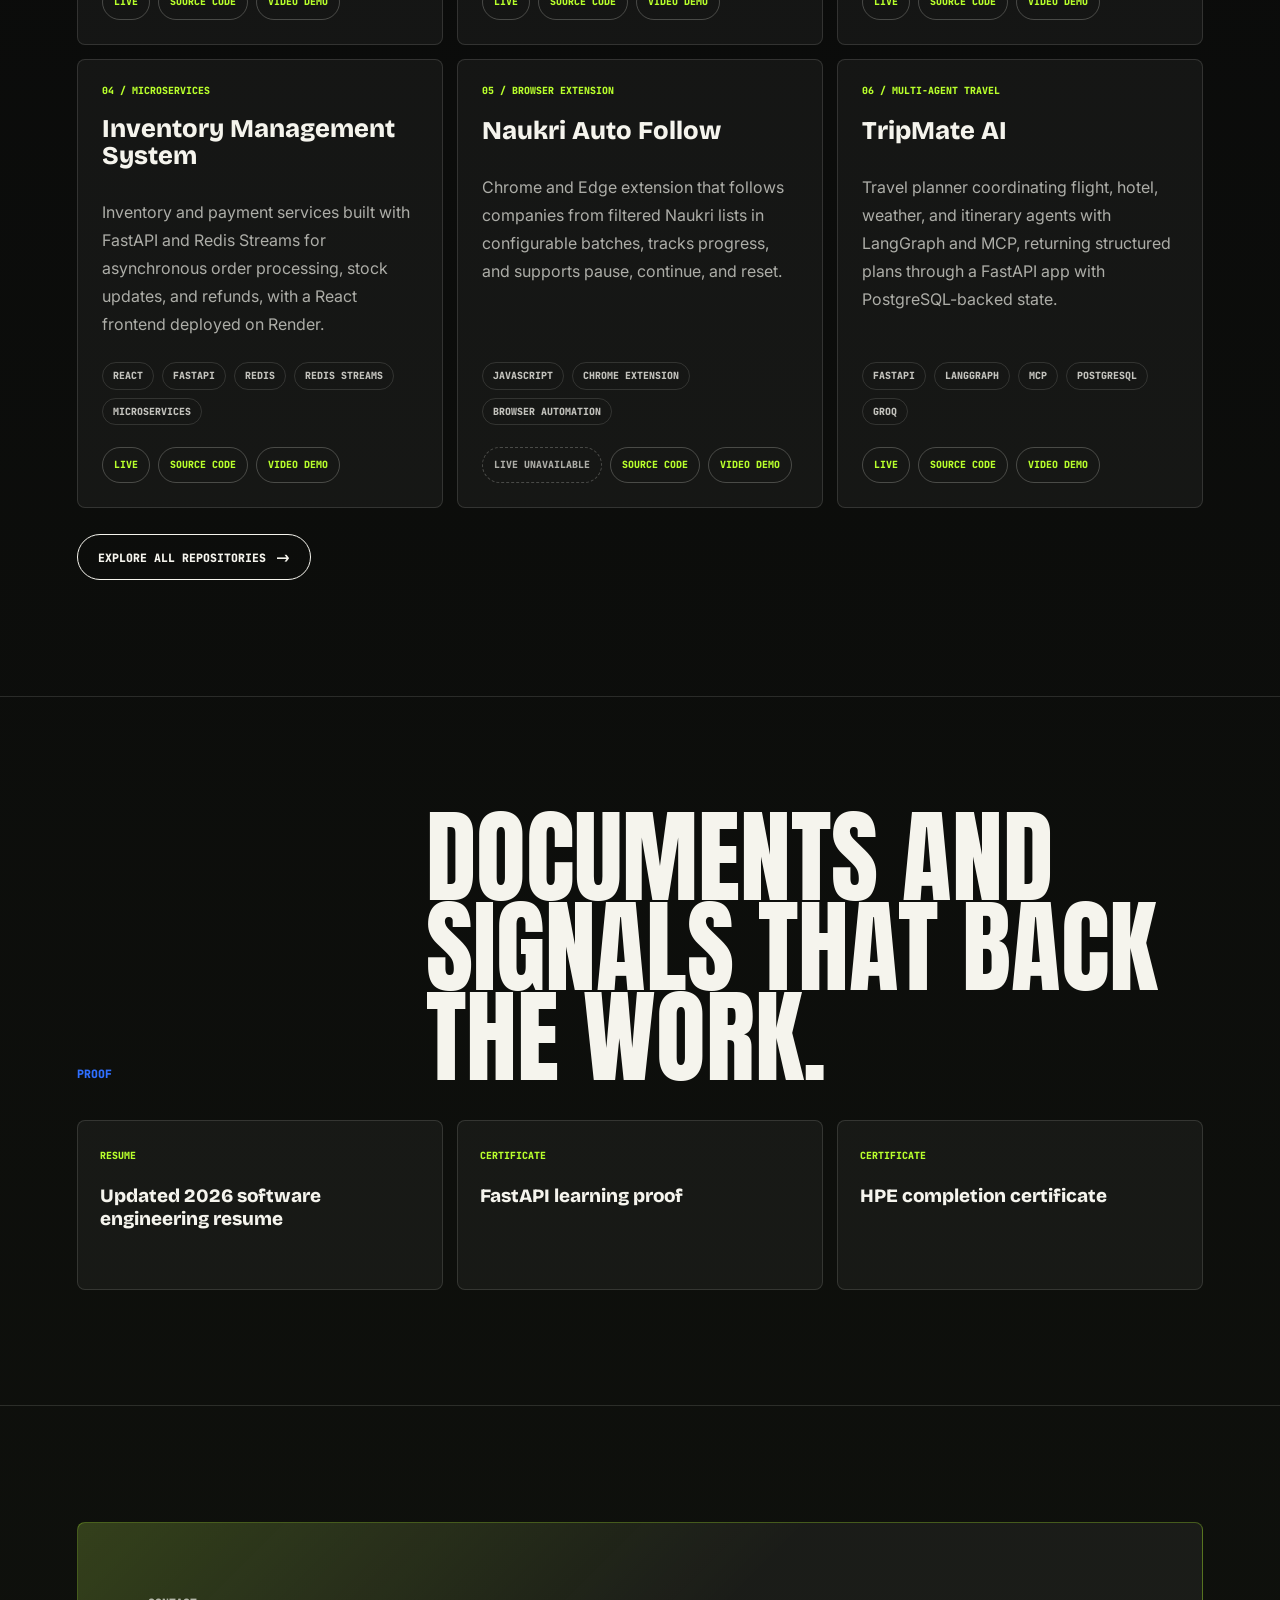
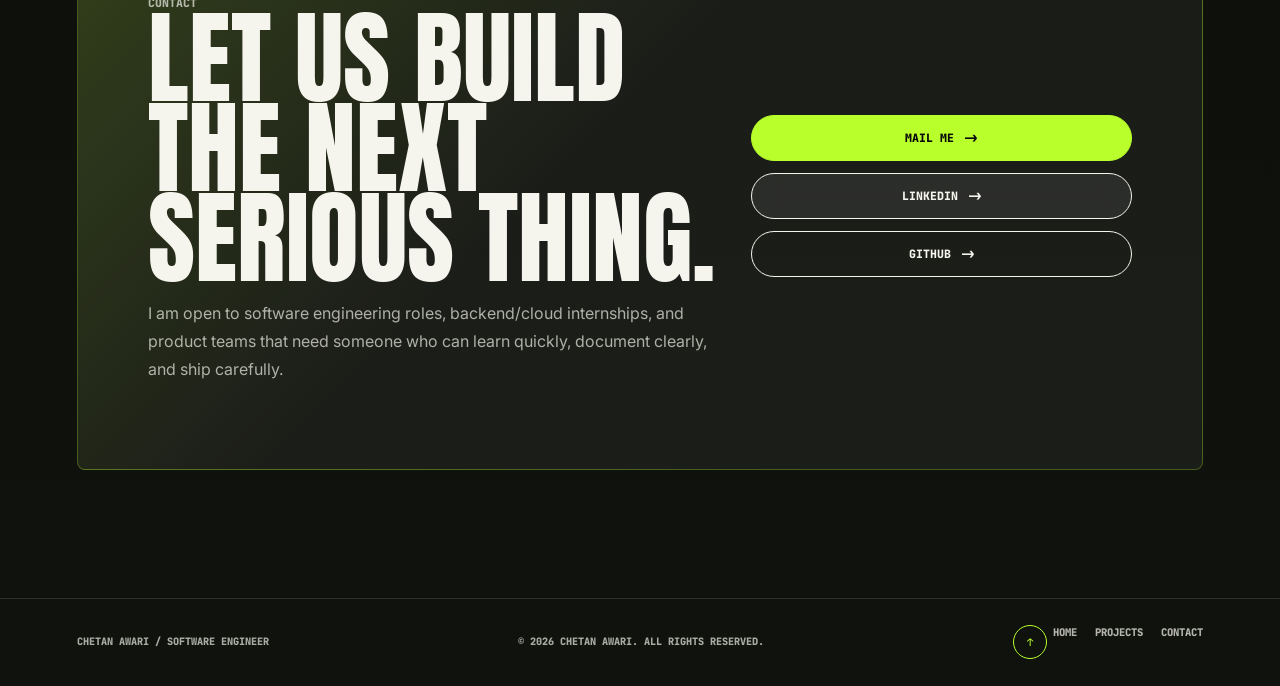
==== commit 625a4a81: "Polish portfolio content and responsive UI" ====
--- a/index-redesign.html
+++ b/index-redesign.html
@@ -35,16 +35,16 @@
     <div class="section-flash" id="sectionFlash" aria-hidden="true">Home</div>
 
     <header class="site-header">
-      <a class="wordmark" href="#top" aria-label="Chetan Awari home">
+      <a class="wordmark" href="#top" aria-label="Chetan Awari home" data-track="nav_click" data-track-label="Header home">
         <span class="wordmark-badge">CA</span>
         <strong class="roll-link" data-roll="Chetan Awari">Chetan Awari</strong>
       </a>
       <nav class="site-nav" aria-label="Primary navigation">
-        <a class="roll-link" href="#about" data-roll="About">About</a>
-        <a class="roll-link" href="#skills" data-roll="Skills">Skills</a>
-        <a class="roll-link" href="#experience" data-roll="Experience">Experience</a>
-        <a class="roll-link" href="#projects" data-roll="Projects">Projects</a>
-        <a class="roll-link" href="#contact" data-roll="Contact">Contact</a>
+        <a class="roll-link" href="#about" data-roll="About" data-track="nav_click" data-track-label="Header about">About</a>
+        <a class="roll-link" href="#skills" data-roll="Skills" data-track="nav_click" data-track-label="Header skills">Skills</a>
+        <a class="roll-link" href="#experience" data-roll="Experience" data-track="nav_click" data-track-label="Header experience">Experience</a>
+        <a class="roll-link" href="#projects" data-roll="Projects" data-track="nav_click" data-track-label="Header projects">Projects</a>
+        <a class="roll-link" href="#contact" data-roll="Contact" data-track="nav_click" data-track-label="Header contact">Contact</a>
       </nav>
       <a class="nav-cta roll-link" href="assets/documents/Chetan_Awari_Resume_2026.pdf" target="_blank" rel="noreferrer" data-roll="Resume" data-track="resume_open" data-track-label="Header resume">
         Resume
@@ -52,7 +52,7 @@
     </header>
 
     <aside class="social-rail" aria-label="Social links">
-      <a href="https://github.com/mr-chetan-66" target="_blank" rel="noreferrer" aria-label="GitHub" data-label="GitHub" data-track="social_click" data-track-label="GitHub rail">
+      <a href="https://github.com/mr-chetan-66" target="_blank" rel="noreferrer" aria-label="GitHub" data-label="GitHub" data-track="github_click" data-track-label="GitHub rail">
         <svg viewBox="0 0 24 24" aria-hidden="true">
           <path d="M12 .8a11.2 11.2 0 0 0-3.54 21.82c.56.1.76-.24.76-.54v-2.1c-3.1.67-3.75-1.32-3.75-1.32-.5-1.3-1.24-1.65-1.24-1.65-1.02-.7.08-.68.08-.68 1.13.08 1.73 1.16 1.73 1.16 1 .1 2.63.72 3.22-.4.1-.73.4-1.23.72-1.52-2.47-.28-5.07-1.24-5.07-5.52 0-1.22.44-2.22 1.16-3-.12-.28-.5-1.42.1-2.96 0 0 .94-.3 3.08 1.15a10.58 10.58 0 0 1 5.6 0c2.14-1.45 3.08-1.15 3.08-1.15.6 1.54.22 2.68.1 2.96.72.78 1.16 1.78 1.16 3 0 4.3-2.6 5.23-5.08 5.5.4.35.76 1.03.76 2.08v3.08c0 .3.2.65.77.54A11.2 11.2 0 0 0 12 .8Z" />
         </svg>
@@ -93,8 +93,8 @@
           <h1 class="hero-name reveal"><span>Hi, I&rsquo;m</span> Chetan Awari.</h1>
           <p class="hero-title reveal">Software Engineer for secure, cloud-ready systems.</p>
           <p class="hero-copy reveal">
-            I build backend services, APIs, Android products, and security-minded full-stack systems with
-            Java, Python, FastAPI, AWS, PostgreSQL, Kotlin, Firebase, Docker, and clean engineering habits.
+            I build backend services and agentic AI applications with Java, Python, FastAPI, LangGraph,
+            AWS, PostgreSQL, and production-minded engineering practices.
           </p>
           <div class="hero-actions reveal">
             <a class="btn primary" href="#projects" data-track="hero_action" data-track-label="View work">View My Work</a>
@@ -107,7 +107,7 @@
 
         <div class="hero-status reveal">
           <div><strong>9.23</strong><span>CGPA</span></div>
-          <div><strong>3</strong><span>Internships</span></div>
+          <div><strong>2</strong><span>Internships</span></div>
           <div><strong>350+</strong><span>DSA Problems</span></div>
         </div>
       </section>
@@ -119,13 +119,12 @@
             <h2>Hello. I build with discipline, speed, and proof.</h2>
             <p>
               I am a B.Tech Computer Science and Engineering Cyber Security graduate from G. H. Raisoni
-              College of Engineering, Nagpur, with a 9.23 CGPA and hands-on experience across Capgemini,
-              ANORG Technologies, and GHRCE CoE AIML.
-            </p>
-            <p>
-              My strongest story is backend plus cloud, with a security layer: Java/Python services,
-              AWS deployment practice, REST APIs, PostgreSQL-backed systems, Android performance work,
-              and decentralized credential verification through DECAID.
+              College of Engineering, Nagpur, with a 9.23 CGPA and internship experience at Capgemini
+              and ANORG Technologies.
+            </p>
+            <p>
+              My work focuses on backend and AI systems: Java/Python APIs, agentic RAG, microservices,
+              AWS deployments, and data systems built with PostgreSQL, Redis, and ChromaDB.
             </p>
             <div class="about-tags">
               <span>Java</span>
@@ -133,42 +132,46 @@
               <span>AWS</span>
               <span>FastAPI</span>
               <span>PostgreSQL</span>
-              <span>Kotlin</span>
+              <span>LangGraph</span>
+              <span>ChromaDB</span>
             </div>
           </div>
           <div class="about-media reveal">
-            <div class="about-photo">
-              <img src="assets/images/p5.png" alt="Chetan Awari profile portrait" />
+            <div class="career-transition" role="group" aria-label="Career progression timeline">
+              <span class="career-transition-label">Career progression</span>
+              <svg class="career-path" viewBox="0 0 400 360" preserveAspectRatio="none" aria-hidden="true" focusable="false">
+                <defs>
+                  <linearGradient id="careerPathGradient" x1="0" y1="1" x2="1" y2="0">
+                    <stop offset="0" stop-color="var(--acid)" />
+                    <stop offset="1" stop-color="var(--blue)" />
+                  </linearGradient>
+                </defs>
+                <path class="career-path-line" d="M 164 290 C 252 290, 150 180, 236 180 S 254 70, 164 70" />
+                <circle cx="164" cy="290" r="7" />
+                <circle cx="236" cy="180" r="7" />
+                <circle cx="164" cy="70" r="7" />
+              </svg>
+              <div class="career-stop career-stop-left">
+                <span class="career-date">Jun - Nov 2025</span>
+                <strong>ANORG</strong>
+                <small>Full Stack Developer Intern</small>
+              </div>
+              <div class="career-stop career-stop-next">
+                <span class="career-date">Jan - Apr 2026</span>
+                <strong>Capgemini</strong>
+                <small>Software Developer Intern</small>
+              </div>
+              <div class="career-stop career-stop-left career-stop-future">
+                <span class="career-date">Next</span>
+                <strong>?</strong>
+                <small>Open to what's next</small>
+              </div>
             </div>
             <div class="media-caption">
               <span>Nagpur, India</span>
               <strong>Open to software engineering roles</strong>
             </div>
           </div>
-        </div>
-      </section>
-
-      <section class="section process-section watch-section" data-section-name="Process">
-        <div class="section-heading reveal">
-          <p class="section-kicker">My Process</p>
-          <h2>How I turn a problem into shipped software.</h2>
-        </div>
-        <div class="process-grid">
-          <article class="process-card reveal">
-            <span>01</span>
-            <h3>Map the risk</h3>
-            <p>I isolate the hardest unknowns first: data flow, auth, deployment, edge cases, and failure modes.</p>
-          </article>
-          <article class="process-card reveal">
-            <span>02</span>
-            <h3>Build the spine</h3>
-            <p>I create the backend contracts, database shape, and deployment path before polishing the surface.</p>
-          </article>
-          <article class="process-card reveal">
-            <span>03</span>
-            <h3>Prove the result</h3>
-            <p>I document the system, test workflows, and keep the UI focused on what a reviewer needs to trust.</p>
-          </article>
         </div>
       </section>
 
@@ -178,50 +181,43 @@
           <h2>Practical stack, not keyword noise.</h2>
         </div>
         <div class="skill-cloud reveal">
-          <span>Java</span><span>Python</span><span>C++</span><span>FastAPI</span><span>Spring Boot</span>
-          <span>REST APIs</span><span>AWS EC2</span><span>AWS S3</span><span>PostgreSQL</span><span>MySQL</span>
-          <span>Redis</span><span>Docker</span><span>Firebase</span><span>Kotlin</span><span>Android</span>
-          <span>Git</span><span>Linux</span><span>Cyber Security</span><span>DSA</span><span>Postman</span>
+          <span>Java</span><span>Python</span><span>C</span><span>SQL</span><span>JavaScript</span>
+          <span>FastAPI</span><span>Spring Boot</span><span>Node.js</span><span>React.js</span><span>REST APIs</span>
+          <span>Microservices</span><span>SQLAlchemy</span><span>RAG</span><span>LangChain</span><span>LangGraph</span>
+          <span>Hybrid Search</span><span>Quantization</span><span>AI Agent Harness</span><span>AWS EC2</span><span>AWS IAM</span>
+          <span>AWS S3</span><span>AWS SSM</span><span>CloudFront</span><span>Docker</span><span>GitHub Actions</span>
+          <span>Firebase</span><span>PostgreSQL</span><span>RDS</span><span>Aurora</span><span>DynamoDB</span>
+          <span>Redis</span><span>ChromaDB</span><span>SQLite</span><span>DSA</span><span>OOP</span>
+          <span>Operating Systems</span><span>DBMS</span><span>Computer Networks</span>
         </div>
       </section>
 
       <section class="section experience-section watch-section" id="experience" data-section-name="Experience">
         <div class="section-heading reveal">
           <p class="section-kicker">Experience</p>
-          <h2>Internship work with product pressure.</h2>
+          <h2>Engineering experience across AI, cloud, and product delivery.</h2>
         </div>
         <div class="experience-board">
           <article class="experience-card reveal">
             <div class="exp-date">Jan 2026 - Apr 2026</div>
             <div class="exp-body">
-              <h3 class="roll-link">Software Engineer Intern / Capgemini</h3>
+              <h3>Software Developer Intern / Capgemini</h3>
               <p>
-                Built backend modules with Java and Python, contributed to AWS EC2/S3 deployment practice,
-                reviewed code, documented workflows, and worked inside a professional agile cadence.
+                Completed Java and Python training with distinction, developed and evaluated FastAPI backend
+                components and AWS workflows, and delivered sprint tasks on schedule with an outstanding evaluation.
               </p>
-              <div class="exp-pills"><span>Java</span><span>Python</span><span>AWS</span><span>Docs</span></div>
+              <div class="exp-pills"><span>Java</span><span>Python</span><span>FastAPI</span><span>AWS</span></div>
             </div>
           </article>
           <article class="experience-card reveal">
             <div class="exp-date">Jun 2025 - Nov 2025</div>
             <div class="exp-body">
-              <h3 class="roll-link">Software Development Intern / ANORG Technologies</h3>
+              <h3>Full Stack Developer Intern / ANORG Technologies</h3>
               <p>
-                Delivered full-stack features across multiple client-facing projects, handled REST integrations,
-                Git branching, pull requests, task tracking, and remote product collaboration.
+                Contributed across 3+ projects, integrating REST APIs and building reactive e-commerce frontend
+                components with backend and database features. Documented multi-service architecture and used Git branches and PR reviews.
               </p>
-              <div class="exp-pills"><span>REST</span><span>Git</span><span>Frontend</span><span>Backend</span></div>
-            </div>
-          </article>
-          <article class="experience-card reveal">
-            <div class="exp-date">Dec 2024 - Jan 2025</div>
-            <div class="exp-body">
-              <h3 class="roll-link">Software Development Intern / CoE AIML, GHRCE</h3>
-              <p>
-                Built an Automated Medicine Dispenser prototype with embedded logic, scheduling behavior,
-                sensor workflows, and project documentation for a healthcare automation use case.
-              </p>
-              <div class="exp-pills"><span>IoT</span><span>Automation</span><span>C++</span><span>Prototype</span></div>
+              <div class="exp-pills"><span>React</span><span>REST APIs</span><span>Git</span><span>Microservices</span></div>
             </div>
           </article>
         </div>
@@ -230,78 +226,92 @@
       <section class="section projects-section watch-section" id="projects" data-section-name="Projects">
         <div class="section-heading reveal">
           <p class="section-kicker">Projects</p>
-          <h2>Featured projects selected to match the latest resume update.</h2>
+          <h2>Selected work in AI, automation, and cloud systems.</h2>
         </div>
         <div class="projects-grid">
-          <article class="project-card featured cloud-project reveal">
-            <span class="project-label">AWS Cloud Project / In Progress</span>
-            <h3 class="roll-link">Cloud Portfolio Platform</h3>
-            <p>
-              AWS-hosted version of this portfolio using private S3, CloudFront, Route 53, ACM, GitHub Actions OIDC,
-              Lambda, SQS, SES, DynamoDB TTL, CloudWatch, and budget alarms for a cost-aware serverless delivery path.
-            </p>
-            <div class="project-stack"><span>S3</span><span>CloudFront</span><span>Lambda</span><span>SQS</span><span>SES</span><span>DynamoDB</span></div>
-            <a class="project-link" href="docs/aws-architecture.md" data-track="project_click" data-track-label="Cloud Portfolio Platform">Architecture Notes</a>
-          </article>
-          <article class="project-card featured reveal">
-            <span class="project-label">Featured Project 01 / Flagship</span>
-            <h3 class="roll-link">DECAID: Decentralized Academic ID</h3>
-            <p>
-              Blockchain-inspired credential verification platform for academic identity and document trust,
-              focused on secure issuance, verification, and reduced manual validation friction.
-            </p>
-            <div class="project-stack"><span>Python</span><span>FastAPI</span><span>PostgreSQL</span><span>Security</span></div>
-            <a class="project-link" href="https://github.com/mr-chetan-66/DECAID" target="_blank" rel="noreferrer" data-track="project_click" data-track-label="DECAID">GitHub</a>
-          </article>
-          <article class="project-card reveal">
-            <span class="project-label">Featured Project 02 / Android</span>
-            <h3 class="roll-link">BMI Calculator Android App</h3>
-            <p>
-              Kotlin Android app with clean UI, input validation, BMI classification, and Firebase-ready
-              structure for mobile product delivery.
-            </p>
-            <div class="project-stack"><span>Kotlin</span><span>Android</span><span>Firebase</span></div>
-            <a class="project-link" href="https://github.com/mr-chetan-66/bmi_calculator_android_app" target="_blank" rel="noreferrer" data-track="project_click" data-track-label="BMI Calculator">GitHub</a>
-          </article>
-          <article class="project-card reveal">
-            <span class="project-label">Featured Support / Backend</span>
-            <h3 class="roll-link">FastAPI Project and Notes</h3>
-            <p>
-              API practice repository covering FastAPI fundamentals, route design, data validation,
-              documentation, and backend learning notes.
-            </p>
-            <div class="project-stack"><span>FastAPI</span><span>Python</span><span>API</span></div>
-            <a class="project-link" href="https://github.com/mr-chetan-66/FastAPI" target="_blank" rel="noreferrer" data-track="project_click" data-track-label="FastAPI">GitHub</a>
-          </article>
-          <article class="project-card reveal">
-            <span class="project-label">Internship Build / IoT</span>
-            <h3 class="roll-link">Automated Medicine Dispenser</h3>
-            <p>
-              Hardware-software prototype for scheduled medicine dispensing with automation logic,
-              sensor-aware workflows, and health-tech documentation.
-            </p>
-            <div class="project-stack"><span>IoT</span><span>C++</span><span>Automation</span></div>
-            <a class="project-link" href="https://github.com/mr-chetan-66/Automated-Medicine-Dispenser-AMDs-" target="_blank" rel="noreferrer" data-track="project_click" data-track-label="Automated Medicine Dispenser">GitHub</a>
-          </article>
-          <article class="project-card reveal">
-            <span class="project-label">Latest GitHub / Security</span>
-            <h3 class="roll-link">Java Password Manager</h3>
-            <p>
-              Password manager with AES encryption practice, Java implementation, and a security-first
-              approach to local credential handling.
-            </p>
-            <div class="project-stack"><span>Java</span><span>AES</span><span>Security</span></div>
-            <a class="project-link" href="https://github.com/mr-chetan-66/Java-Password-Manager-with-AES-Encryption" target="_blank" rel="noreferrer" data-track="project_click" data-track-label="Java Password Manager">GitHub</a>
-          </article>
-          <article class="project-card reveal">
-            <span class="project-label">Simulation / Product</span>
-            <h3 class="roll-link">HR Employee Management Portal</h3>
-            <p>
-              Employee management workflow with CRUD behavior, role-focused screens, and structured
-              data handling for HR operations.
-            </p>
-            <div class="project-stack"><span>Java</span><span>SQL</span><span>CRUD</span></div>
-            <a class="project-link" href="https://github.com/mr-chetan-66/HR_Employee_Mgmt_Portal" target="_blank" rel="noreferrer" data-track="project_click" data-track-label="HR Employee Management Portal">GitHub</a>
+          <article class="project-card reveal">
+            <span class="project-label">01 / Hybrid RAG</span>
+            <h3 class="roll-link">EvidenceFlow AI</h3>
+            <p>
+              Agentic knowledge system combining BM25 and vector retrieval with reranking, evidence grading, citation checks,
+              and grounded answers. Deployed on AWS EC2 with PostgreSQL RDS.
+            </p>
+            <div class="project-stack"><span>FastAPI</span><span>LangChain</span><span>ChromaDB</span><span>BM25</span><span>PostgreSQL</span></div>
+            <div class="project-actions">
+              <a class="project-link" href="https://3.109.215.183/login" target="_blank" rel="noreferrer" data-track="project_live" data-track-label="EvidenceFlow AI">Live</a>
+              <a class="project-link" href="https://github.com/mr-chetan-66/EvidenceFlow-AI-Hybrid-RAG" target="_blank" rel="noreferrer" data-track="project_source" data-track-label="EvidenceFlow AI">Source Code</a>
+              <a class="project-link" href="https://youtu.be/9xoaBmReXMQ?si=kl-XAA82EIGbPr10" target="_blank" rel="noreferrer" data-track="project_demo" data-track-label="EvidenceFlow AI">Video Demo</a>
+            </div>
+          </article>
+          <article class="project-card reveal">
+            <span class="project-label">02 / Agentic Chatbot</span>
+            <h3 class="roll-link">HalfGPT</h3>
+            <p>
+              Streaming FastAPI chatbot with LangGraph agents, document RAG, web search, and saved conversations.
+              Dockerized releases deploy to AWS EC2 through GitHub Actions and Systems Manager.
+            </p>
+            <div class="project-stack"><span>FastAPI</span><span>LangGraph</span><span>Groq</span><span>ChromaDB</span><span>AWS</span></div>
+            <div class="project-actions">
+              <a class="project-link" href="http://13.232.56.252:8080" target="_blank" rel="noreferrer" data-track="project_live" data-track-label="HalfGPT">Live</a>
+              <a class="project-link" href="https://github.com/mr-chetan-66/HalfGPT" target="_blank" rel="noreferrer" data-track="project_source" data-track-label="HalfGPT">Source Code</a>
+              <a class="project-link" href="https://youtu.be/BYBwR12WKDQ?si=Xnl8Qwl1Tvlo4YAP" target="_blank" rel="noreferrer" data-track="project_demo" data-track-label="HalfGPT">Video Demo</a>
+            </div>
+          </article>
+          <article class="project-card reveal">
+            <span class="project-label">03 / Fact Checking</span>
+            <h3 class="roll-link">ViraLens AI</h3>
+            <p>
+              Fact-checks text and screenshots with OCR, claim extraction, source credibility ranking, and clear verdicts
+              backed by confidence scores and clickable citations.
+            </p>
+            <div class="project-stack"><span>React</span><span>FastAPI</span><span>Groq</span><span>Tavily</span><span>OCR</span></div>
+            <div class="project-actions">
+              <a class="project-link" href="https://viralens-ai.onrender.com" target="_blank" rel="noreferrer" data-track="project_live" data-track-label="ViraLens AI">Live</a>
+              <a class="project-link" href="https://github.com/mr-chetan-66/Viralens_AI" target="_blank" rel="noreferrer" data-track="project_source" data-track-label="ViraLens AI">Source Code</a>
+              <a class="project-link" href="https://youtu.be/O2rvQOylRvs?si=ibvn82xD-ngUtFP" target="_blank" rel="noreferrer" data-track="project_demo" data-track-label="ViraLens AI">Video Demo</a>
+            </div>
+          </article>
+          <article class="project-card reveal">
+            <span class="project-label">04 / Microservices</span>
+            <h3>Inventory Management System</h3>
+            <p>
+              Inventory and payment services built with FastAPI and Redis Streams for asynchronous order processing,
+              stock updates, and refunds, with a React frontend deployed on Render.
+            </p>
+            <div class="project-stack"><span>React</span><span>FastAPI</span><span>Redis</span><span>Redis Streams</span><span>Microservices</span></div>
+            <div class="project-actions">
+              <a class="project-link" href="https://frontend-service-lfje.onrender.com" target="_blank" rel="noreferrer" data-track="project_live" data-track-label="Inventory Management System">Live</a>
+              <a class="project-link" href="https://github.com/mr-chetan-66/IMS_Microservices_FastAPI" target="_blank" rel="noreferrer" data-track="project_source" data-track-label="Inventory Management System">Source Code</a>
+              <a class="project-link" href="https://youtu.be/VuZK0Sx7dLQ?si=yX3DQo5ZXNvlKG5v" target="_blank" rel="noreferrer" data-track="project_demo" data-track-label="Inventory Management System">Video Demo</a>
+            </div>
+          </article>
+          <article class="project-card reveal">
+            <span class="project-label">05 / Browser Extension</span>
+            <h3 class="roll-link">Naukri Auto Follow</h3>
+            <p>
+              Chrome and Edge extension that follows companies from filtered Naukri lists in configurable batches,
+              tracks progress, and supports pause, continue, and reset.
+            </p>
+            <div class="project-stack"><span>JavaScript</span><span>Chrome Extension</span><span>Browser Automation</span></div>
+            <div class="project-actions">
+              <span class="project-link project-link-disabled" aria-disabled="true">Live Unavailable</span>
+              <a class="project-link" href="https://github.com/mr-chetan-66/Naukri_Chrome_Extension" target="_blank" rel="noreferrer" data-track="project_source" data-track-label="Naukri Auto Follow">Source Code</a>
+              <a class="project-link" href="https://youtu.be/OyPSyC_6iL?si=dwjuXw9YIMDGEbL" target="_blank" rel="noreferrer" data-track="project_demo" data-track-label="Naukri Auto Follow">Video Demo</a>
+            </div>
+          </article>
+          <article class="project-card reveal">
+            <span class="project-label">06 / Multi-Agent Travel</span>
+            <h3 class="roll-link">TripMate AI</h3>
+            <p>
+              Travel planner coordinating flight, hotel, weather, and itinerary agents with LangGraph and MCP,
+              returning structured plans through a FastAPI app with PostgreSQL-backed state.
+            </p>
+            <div class="project-stack"><span>FastAPI</span><span>LangGraph</span><span>MCP</span><span>PostgreSQL</span><span>Groq</span></div>
+            <div class="project-actions">
+              <a class="project-link" href="https://tripmate-ai-agent-as2b.onrender.com/" target="_blank" rel="noreferrer" data-track="project_live" data-track-label="TripMate AI">Live</a>
+              <a class="project-link" href="https://github.com/mr-chetan-66/TripMate-AI-Agent" target="_blank" rel="noreferrer" data-track="project_source" data-track-label="TripMate AI">Source Code</a>
+              <a class="project-link" href="https://youtu.be/dbTI-lgLcr4?si=KVf72k76LpOklgtG" target="_blank" rel="noreferrer" data-track="project_demo" data-track-label="TripMate AI">Video Demo</a>
+            </div>
           </article>
         </div>
         <div class="projects-action reveal">
@@ -318,10 +328,6 @@
           <a class="proof-card reveal" href="assets/documents/Chetan_Awari_Resume_2026.pdf" target="_blank" rel="noreferrer" data-track="resume_open" data-track-label="Proof resume">
             <span>Resume</span>
             <strong>Updated 2026 software engineering resume</strong>
-          </a>
-          <a class="proof-card reveal" href="assets/documents/Chetan_Awari_Cover_Letter_20102002.docx" target="_blank" rel="noreferrer">
-            <span>Cover Letter</span>
-            <strong>Editable cover letter document</strong>
           </a>
           <a class="proof-card reveal" href="assets/certificates/FastAPI.pdf" target="_blank" rel="noreferrer">
             <span>Certificate</span>
@@ -361,7 +367,7 @@
               </div>
             </div>
             <a class="btn glass roll-link" href="https://linkedin.com/in/chetan-awari/" target="_blank" rel="noreferrer" data-track="social_click" data-track-label="LinkedIn contact">LinkedIn</a>
-            <a class="btn outline roll-link" href="https://github.com/mr-chetan-66" target="_blank" rel="noreferrer" data-track="social_click" data-track-label="GitHub contact">GitHub</a>
+            <a class="btn outline roll-link" href="https://github.com/mr-chetan-66" target="_blank" rel="noreferrer" data-track="github_click" data-track-label="GitHub contact">GitHub</a>
           </div>
         </div>
       </section>
@@ -371,9 +377,9 @@
       <p>Chetan Awari / Software Engineer</p>
       <p>© 2026 Chetan Awari. All rights reserved.</p>
       <nav aria-label="Footer links">
-        <a href="#home" class="footer-back-to-top" data-hover="Back to top">Home</a>
-        <a href="#projects">Projects</a>
-        <a href="#contact">Contact</a>
+        <a href="#home" class="footer-back-to-top" data-hover="Back to top" data-track="nav_click" data-track-label="Footer home">Home</a>
+        <a href="#projects" data-track="nav_click" data-track-label="Footer projects">Projects</a>
+        <a href="#contact" data-track="nav_click" data-track-label="Footer contact">Contact</a>
       </nav>
     </footer>
 
--- a/styles.css
+++ b/styles.css
@@ -800,6 +800,114 @@
   gap: 18px;
 }
 
+.career-transition {
+  position: relative;
+  min-height: 390px;
+  display: grid;
+  grid-template-columns: repeat(2, minmax(0, 1fr));
+  grid-template-rows: repeat(3, minmax(88px, 1fr));
+  align-items: center;
+  gap: 0 12px;
+  overflow: hidden;
+  padding: 56px 20px 22px;
+  border: 1px solid var(--line);
+  border-radius: 8px;
+  background:
+    radial-gradient(circle at 18% 82%, rgba(47, 111, 255, 0.16), transparent 38%),
+    radial-gradient(circle at 84% 20%, rgba(184, 255, 44, 0.12), transparent 36%),
+    rgba(255, 255, 255, 0.035);
+}
+
+.career-path {
+  position: absolute;
+  z-index: 0;
+  inset: 38px 0 0;
+  width: 100%;
+  height: calc(100% - 38px);
+  overflow: visible;
+  pointer-events: none;
+}
+
+.career-path path {
+  fill: none;
+  stroke: url(#careerPathGradient);
+  stroke-width: 4;
+  stroke-linecap: round;
+  stroke-dasharray: 9 11;
+  stroke-dashoffset: 0;
+  animation: careerPathTravel 1.6s linear infinite;
+  filter: drop-shadow(0 0 5px rgba(184, 255, 44, 0.24));
+}
+
+.career-path circle {
+  fill: var(--paper);
+  stroke: var(--acid);
+  stroke-width: 3;
+}
+
+@keyframes careerPathTravel {
+  to {
+    stroke-dashoffset: -20px;
+  }
+}
+
+.career-transition-label,
+.career-date {
+  color: var(--acid);
+  font: 900 0.62rem/1.4 var(--mono);
+  text-transform: uppercase;
+}
+
+.career-transition-label {
+  position: absolute;
+  top: 22px;
+  left: 24px;
+}
+
+.career-stop {
+  position: relative;
+  z-index: 1;
+  min-width: 0;
+  width: 100%;
+  max-width: 190px;
+}
+
+.career-stop-left {
+  grid-column: 1;
+  grid-row: 3;
+  justify-self: end;
+  text-align: right;
+}
+
+.career-stop-next {
+  grid-column: 2;
+  grid-row: 2;
+  justify-self: start;
+  text-align: left;
+}
+
+.career-stop-future {
+  grid-row: 1;
+}
+
+.career-stop strong {
+  display: block;
+  margin: 12px 0 8px;
+  font: 400 clamp(1.45rem, 3.2vw, 2.4rem)/0.95 var(--display);
+  text-transform: uppercase;
+}
+
+.career-stop small {
+  color: var(--muted);
+  font-size: 0.78rem;
+  line-height: 1.5;
+}
+
+.career-stop-next strong,
+.career-stop-future strong {
+  color: var(--blue);
+}
+
 .about-photo {
   width: 100%;
   aspect-ratio: 1 / 1;
@@ -1017,11 +1125,38 @@
 }
 
 .project-link {
-  width: max-content;
-  margin-top: 24px;
+  min-height: 36px;
+  display: inline-flex;
+  align-items: center;
+  justify-content: center;
+  padding: 0 11px;
+  border: 1px solid var(--line-strong);
+  border-radius: 999px;
   color: var(--acid);
-  font: 900 0.7rem/1 var(--mono);
-  text-transform: uppercase;
+  font: 900 0.62rem/1 var(--mono);
+  text-transform: uppercase;
+  text-decoration: none;
+  transition: color 180ms ease, background 180ms ease, border-color 180ms ease, transform 180ms ease;
+}
+
+.project-actions {
+  display: flex;
+  flex-wrap: wrap;
+  gap: 8px;
+  margin-top: 22px;
+}
+
+.project-actions .project-link:hover {
+  color: var(--ink);
+  background: var(--acid);
+  border-color: var(--acid);
+  transform: translateY(-2px);
+}
+
+.project-link-disabled {
+  color: var(--muted);
+  border-style: dashed;
+  cursor: not-allowed;
 }
 
 .projects-action {
@@ -1030,7 +1165,7 @@
 
 .proof-grid {
   display: grid;
-  grid-template-columns: repeat(4, 1fr);
+  grid-template-columns: repeat(3, minmax(0, 1fr));
   gap: 14px;
 }
 
@@ -1222,9 +1357,19 @@
     min-height: auto;
   }
 
+  .hero-content {
+    order: -1;
+  }
+
   .hero-scene {
-    order: -1;
+    order: 0;
     min-height: min(75vh, 640px);
+  }
+
+  .hero-content .reveal,
+  .hero-status.reveal {
+    opacity: 1;
+    transform: none;
   }
 
   .portrait-stage {
@@ -1273,15 +1418,15 @@
   }
 
   .hero {
-    padding: 44px 16px 34px;
+    padding: 28px 16px 24px;
   }
 
   .hero-scene {
-    min-height: 430px;
+    min-height: min(72vw, 320px);
   }
 
   .portrait-stage {
-    width: min(94vw, 430px);
+    width: min(72vw, 320px);
   }
 
   .scene-chip,
@@ -1290,11 +1435,13 @@
   }
 
   .hero h1 {
-    font-size: clamp(4rem, 22vw, 7.4rem);
+    font-size: 3.5rem;
+    line-height: 0.9;
   }
 
   .hero-title {
-    font-size: clamp(2.15rem, 12vw, 4rem);
+    font-size: 2rem;
+    line-height: 1;
   }
 
   .hero-status {
@@ -1344,9 +1491,23 @@
     grid-column: auto;
   }
 
-  .about-media,
-  .about-media img {
-    min-height: 420px;
+  .career-transition {
+    min-height: 360px;
+    padding-right: 14px;
+    padding-left: 14px;
+    gap: 8px;
+  }
+
+  .career-transition-label {
+    left: 16px;
+  }
+
+  .career-stop strong {
+    font-size: clamp(1.1rem, 6vw, 1.55rem);
+  }
+
+  .career-stop small {
+    font-size: 0.7rem;
   }
 
   .portrait-glass {
@@ -1362,6 +1523,11 @@
 }
 
 @media (prefers-reduced-motion: reduce) {
+  .career-path path {
+    animation: none;
+    stroke-dashoffset: 0;
+  }
+
   *,
   *::before,
   *::after {
